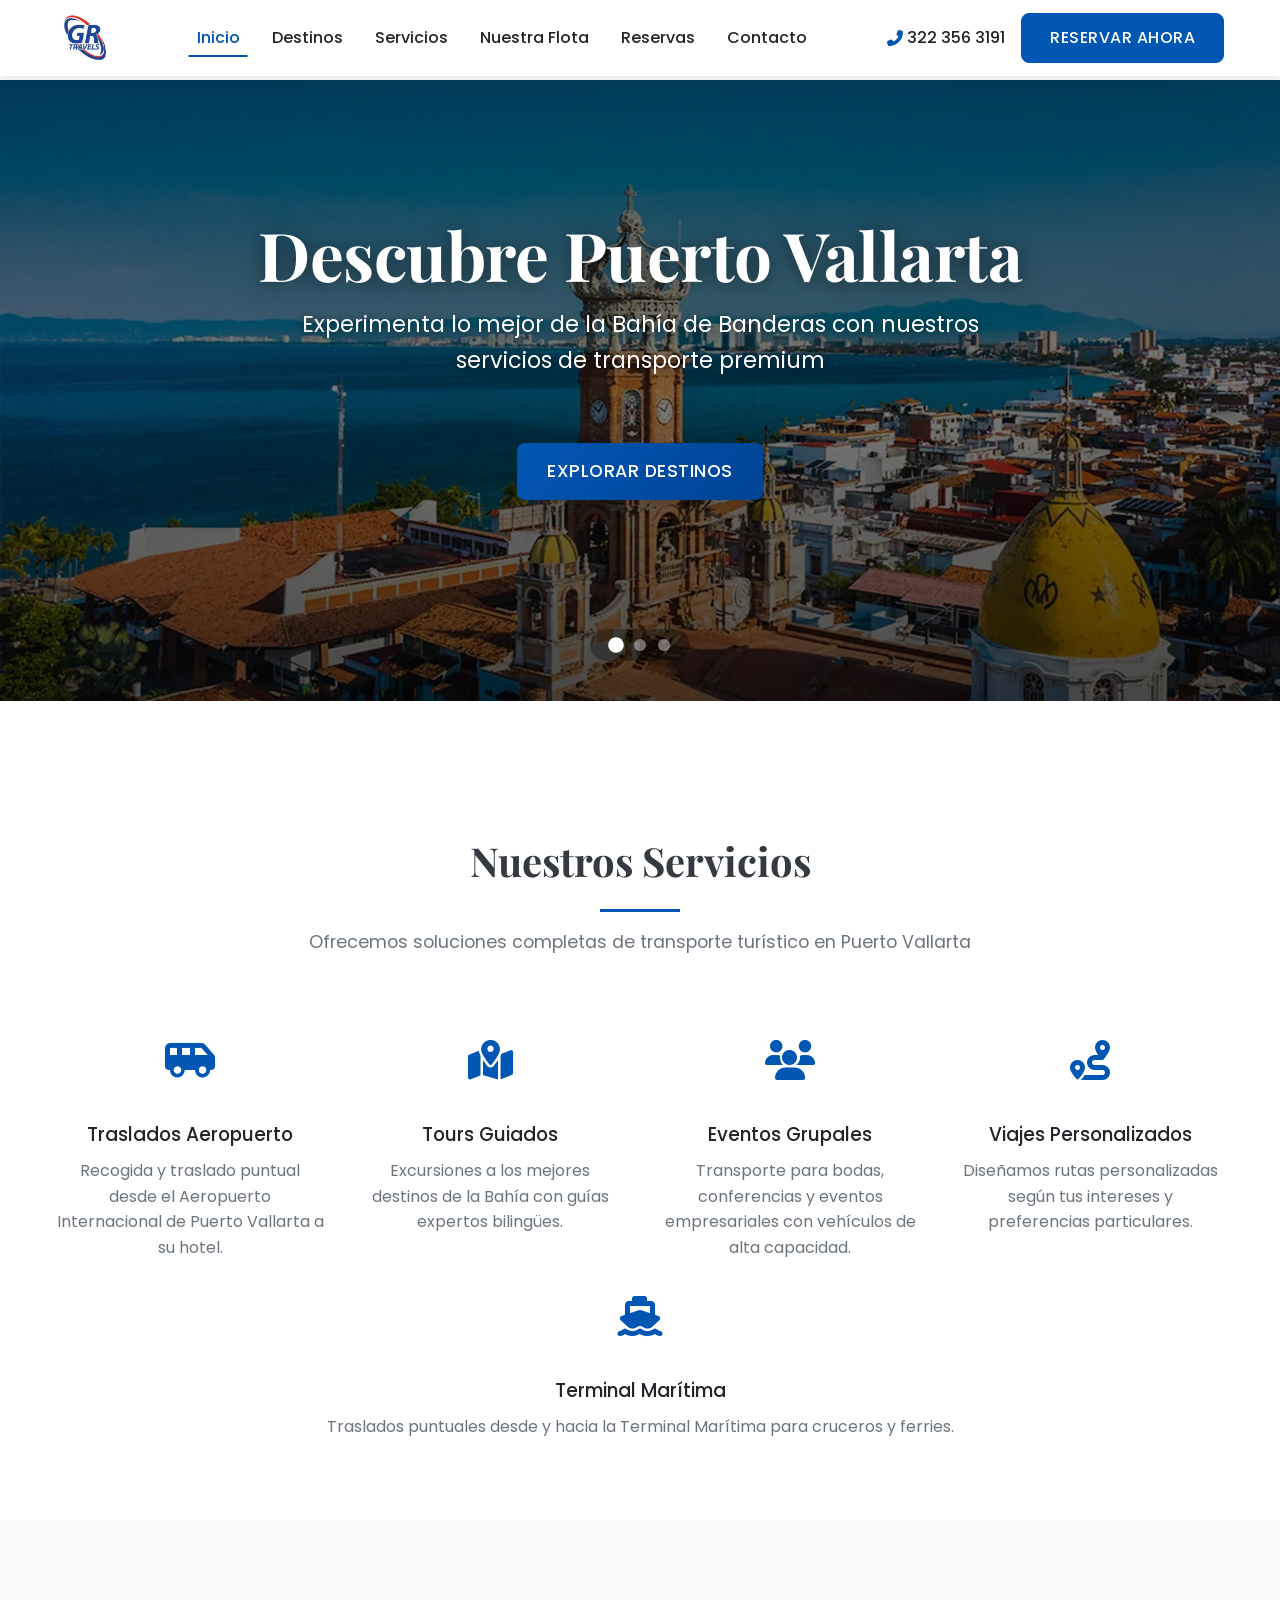
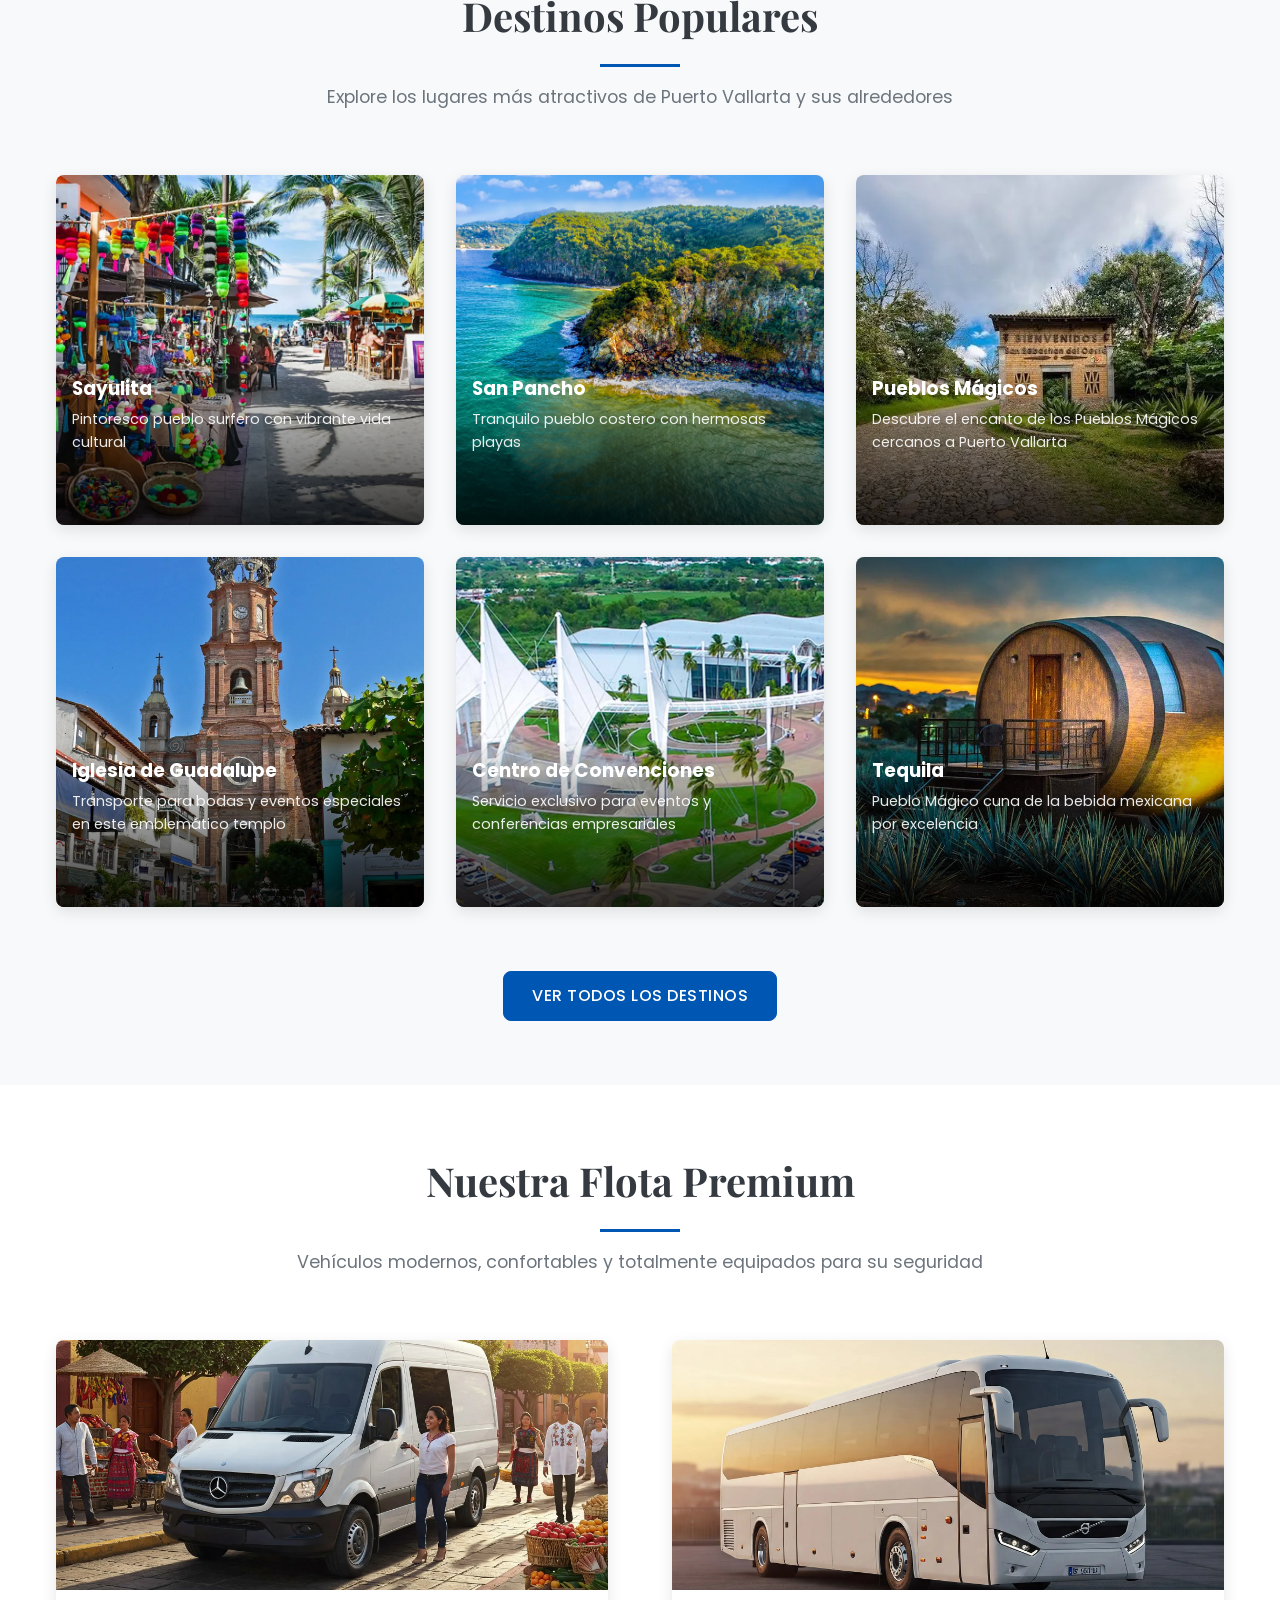
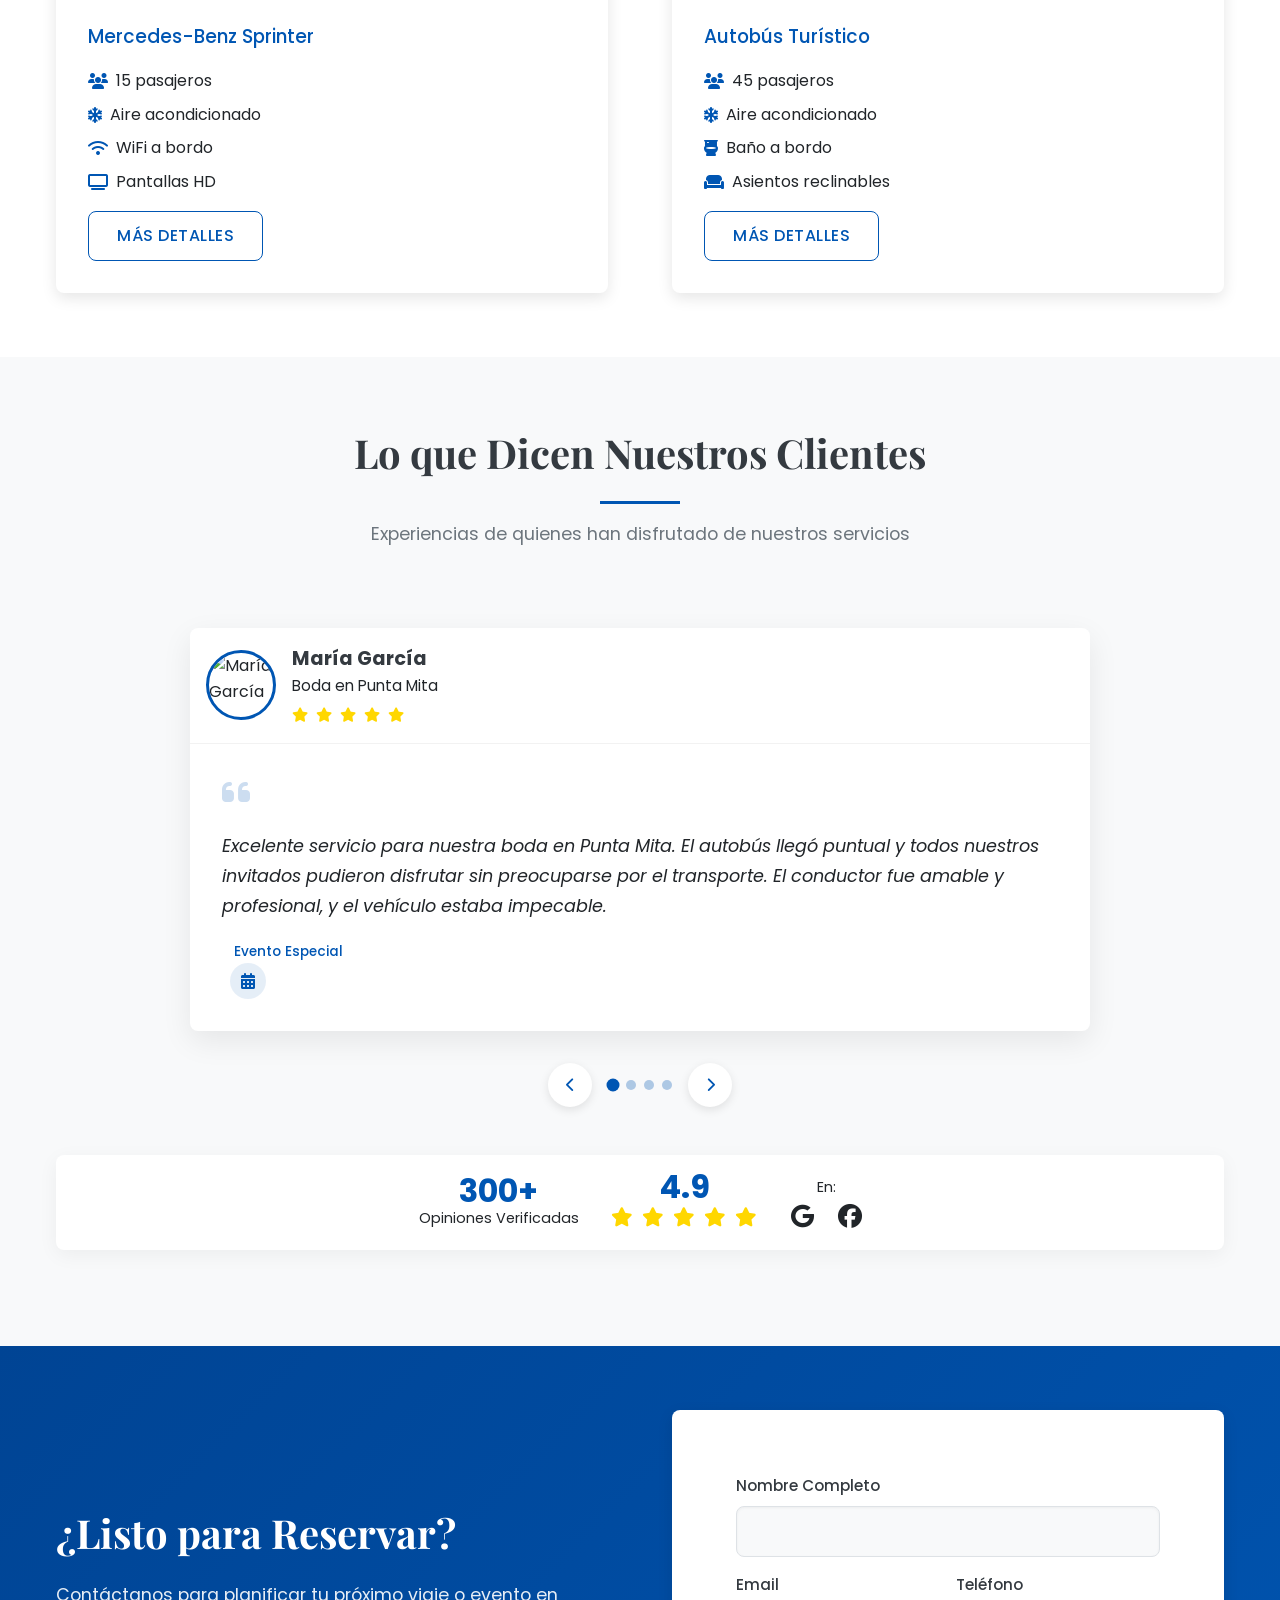
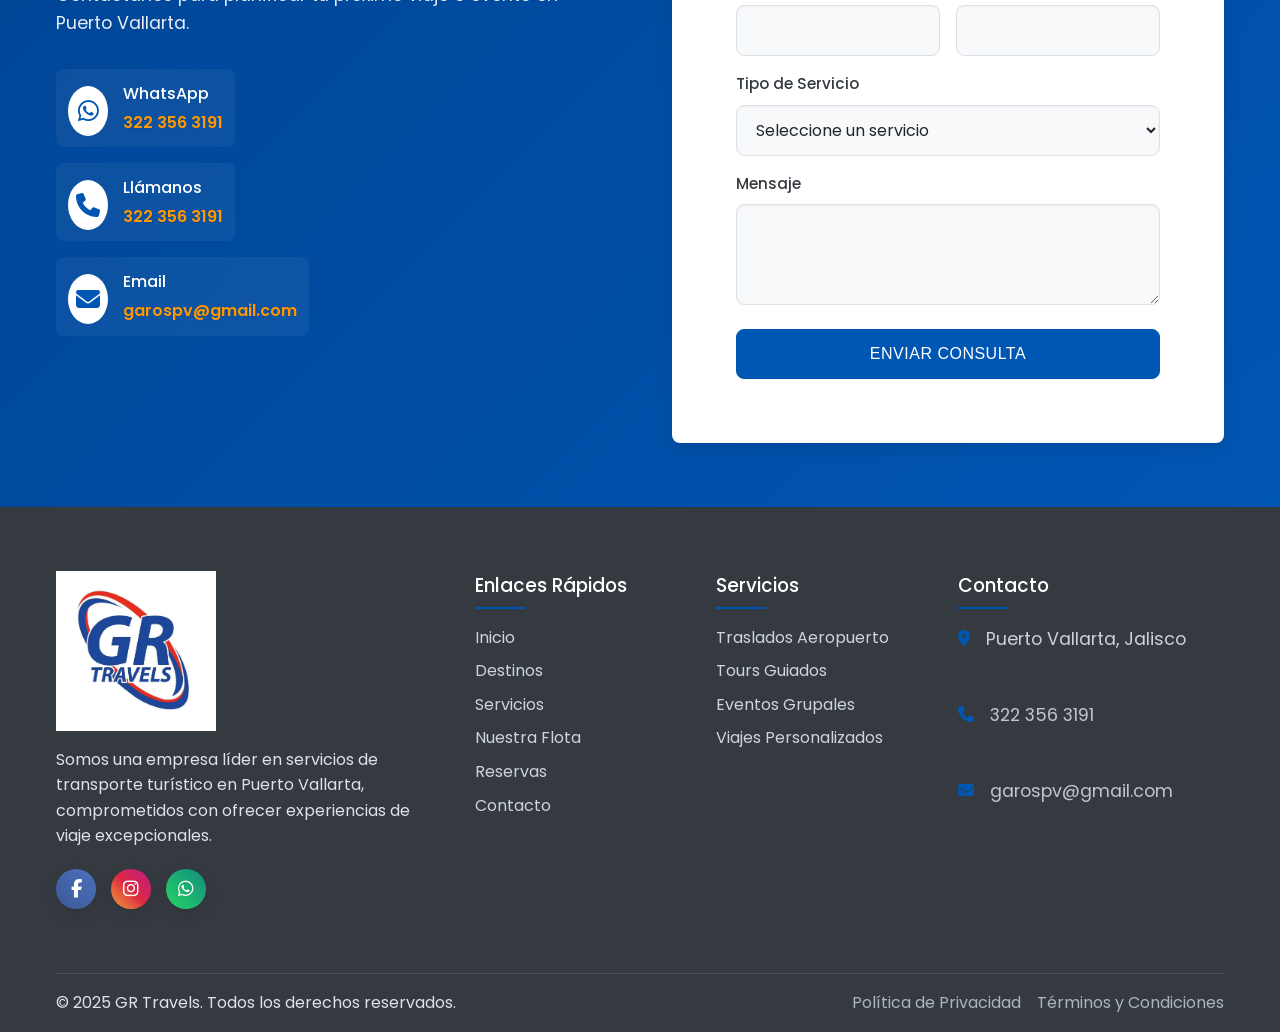
==== public_html/index.html @ 2b9cf936 "Agregar estilos y mensajes de estado para el formulario de consulta, mejorando la experiencia del us" ====
<!DOCTYPE html>
<html lang="es">
<head>
    <meta charset="UTF-8">
    <meta name="viewport" content="width=device-width, initial-scale=1.0">
    <meta name="description" content="Servicios de transporte turístico en Puerto Vallarta y Bahía de Banderas. Tours, traslados y excursiones en autobuses y sprinters de lujo.">
    <title>GR Travels | Transporte Turístico en Puerto Vallarta</title>
    
    <!-- Favicon -->
    <link rel="shortcut icon" href="favicon.ico" type="image/x-icon">
    
    <!-- Fonts -->
    <link rel="preconnect" href="https://fonts.googleapis.com">
    <link rel="preconnect" href="https://fonts.gstatic.com" crossorigin>
    <link href="https://fonts.googleapis.com/css2?family=Poppins:wght@300;400;500;600;700&family=Playfair+Display:wght@400;700&display=swap" rel="stylesheet">
    
    <!-- CSS -->
    <link rel="stylesheet" href="css/style.css">
    <link rel="stylesheet" href="css/responsive.css">
    <link rel="stylesheet" href="css/animations.css">
    
    <!-- Font Awesome para íconos -->
    <link rel="stylesheet" href="https://cdnjs.cloudflare.com/ajax/libs/font-awesome/6.4.0/css/all.min.css">
</head>
<body>
    <!-- Header y Navegación -->
    <header class="header">
        <div class="container">
            <div class="header-content">
                <div class="logo">
                    <a href="index.html">
                        <img src="img/logo.webp" alt="GR Travels Logo" width="180" height="60">
                    </a>
                </div>
                
                <nav class="main-nav">
                    <ul class="nav-list">
                        <li><a href="index.html" class="active">Inicio</a></li>
                        <li><a href="destinos.html">Destinos</a></li>
                        <li><a href="servicios.html">Servicios</a></li>
                        <li><a href="flota.html">Nuestra Flota</a></li>
                        <li><a href="reservas.html">Reservas</a></li>
                        <li><a href="contacto.html">Contacto</a></li>
                    </ul>
                </nav>
                
                <div class="header-cta">
                    <a href="tel:+523223563191" class="phone-link">
                        <i class="fas fa-phone-alt"></i> 322 356 3191
                    </a>
                    <a href="reservas.html" class="btn btn-primary">Reservar Ahora</a>
                </div>
                
                <button class="mobile-toggle" aria-label="Abrir menú">
                    <span class="bar"></span>
                    <span class="bar"></span>
                    <span class="bar"></span>
                </button>
            </div>
        </div>
    </header>

    <!-- Hero Section con Video/Slider -->
<section class="hero">
    <div class="hero-slider">
        <!-- Slide 1 -->
        <div class="slide">
            <!-- Capa de imagen que tendrá el efecto de zoom -->
            <div class="slide-bg" style="background-image: url('img/hero/vallarta.webp');"></div>
            
            <!-- Capa de overlay con gradiente que mejora la legibilidad -->
            <div class="slide-overlay"></div>
            
            <!-- Contenido del slide que no se verá afectado por el zoom -->
            <div class="container">
                <div class="hero-content">
                    <h1 class="animate-fade">Descubre Puerto Vallarta</h1>
                    <p class="animate-fade">Experimenta lo mejor de la Bahía de Banderas con nuestros servicios de transporte premium</p>
                    <!-- Botones centrados sin div extra -->
                    <div class="hero-buttons animate-fade">
                        <a href="destinos.html" class="btn btn-primary">Explorar Destinos</a>
                    </div>
                </div>
            </div>
        </div>
        
        <!-- Slide 2 -->
        <div class="slide">
            <div class="slide-bg" style="background-image: url('img/hero/autobus.webp');"></div>
            <div class="slide-overlay"></div>
            <div class="container">
                <div class="hero-content">
                    <h1 class="animate-fade">Servicio de Clase Mundial</h1>
                    <p class="animate-fade">Vehículos de lujo, conductores profesionales y atención personalizada</p>
                    <div class="hero-buttons animate-fade">
                        <a href="servicios.html" class="btn btn-primary">Nuestros Servicios</a>
                    </div>
                </div>
            </div>
        </div>
        
        <!-- Slide 3 -->
        <div class="slide">
            <div class="slide-bg" style="background-image: url('img/hero/vallarta3.webp');"></div>
            <div class="slide-overlay"></div>
            <div class="container">
                <div class="hero-content">
                    <h1 class="animate-fade">Tours Personalizados</h1>
                    <p class="animate-fade">Creamos experiencias únicas adaptadas a tus necesidades</p>
                    <div class="hero-buttons animate-fade">
                        <a href="reservas.html" class="btn btn-primary">Reservar Tour</a>
                    </div>
                </div>
            </div>
        </div>
        
        <!-- Controles de navegación minimalistas pero efectivos -->
        <div class="slider-nav">
            <div class="dots">
                <!-- Se generan dinámicamente por JS -->
            </div>
        </div>
    </div>
</section>

    <!-- Servicios Destacados -->
    <section class="services">
        <div class="container">
            <div class="section-header">
                <h2>Nuestros Servicios</h2>
                <p>Ofrecemos soluciones completas de transporte turístico en Puerto Vallarta</p>
            </div>
            
            <div class="services-grid">
                <div class="service-card">
                    <div class="service-icon">
                        <i class="fas fa-shuttle-van"></i>
                    </div>
                    <h3>Traslados Aeropuerto</h3>
                    <p>Recogida y traslado puntual desde el Aeropuerto Internacional de Puerto Vallarta a su hotel.</p>
                </div>
                
                <div class="service-card">
                    <div class="service-icon">
                        <i class="fas fa-map-marked-alt"></i>
                    </div>
                    <h3>Tours Guiados</h3>
                    <p>Excursiones a los mejores destinos de la Bahía con guías expertos bilingües.</p>
                </div>
                
                <div class="service-card">
                    <div class="service-icon">
                        <i class="fas fa-users"></i>
                    </div>
                    <h3>Eventos Grupales</h3>
                    <p>Transporte para bodas, conferencias y eventos empresariales con vehículos de alta capacidad.</p>
                </div>
                
                <div class="service-card">
                    <div class="service-icon">
                        <i class="fas fa-route"></i>
                    </div>
                    <h3>Viajes Personalizados</h3>
                    <p>Diseñamos rutas personalizadas según tus intereses y preferencias particulares.</p>
                </div>
            </div>
        </div>

        <div class="service-card">
            <div class="service-icon">
                <i class="fas fa-ship"></i>
            </div>
            <h3>Terminal Marítima</h3>
            <p>Traslados puntuales desde y hacia la Terminal Marítima para cruceros y ferries.</p>
        </div>
    </section>

    <!-- Destinos Populares -->
    <section class="destinations">
        <div class="container">
            <div class="section-header">
                <h2>Destinos Populares</h2>
                <p>Explore los lugares más atractivos de Puerto Vallarta y sus alrededores</p>
            </div>
            
            <div class="destinations-slider">
                <div class="destination-card">
                    <img src="img/destinations/Sayulita.webp" alt="Sayulita" loading="lazy">
                    <div class="destination-content">
                        <h3>Sayulita</h3>
                        <p>Pintoresco pueblo surfero con vibrante vida cultural</p>
                        <a href="destinos.html#sayulita" class="btn btn-sm">Ver Detalles</a>
                    </div>
                </div>
                
                <div class="destination-card">
                    <img src="img/destinations/sanpancho.webp" alt="San Pancho" loading="lazy">
                    <div class="destination-content">
                        <h3>San Pancho</h3>
                        <p>Tranquilo pueblo costero con hermosas playas</p>
                        <a href="destinos.html#sanpancho" class="btn btn-sm">Ver Detalles</a>
                    </div>
                </div>

                <div class="destination-card">
                    <img src="img/destinations/pueblomagico.webp" alt="Pueblos Mágicos" loading="lazy">
                    <div class="destination-content">
                        <h3>Pueblos Mágicos</h3>
                        <p>Descubre el encanto de los Pueblos Mágicos cercanos a Puerto Vallarta</p>
                        <a href="destinos.html#pueblos-magicos" class="btn btn-sm">Ver Detalles</a>
                    </div>
                </div>

                <div class="destination-card">
                    <img src="img/destinations/iglesiaguadalupe.webp" alt="Iglesia de Guadalupe" loading="lazy">
                    <div class="destination-content">
                        <h3>Iglesia de Guadalupe</h3>
                        <p>Transporte para bodas y eventos especiales en este emblemático templo</p>
                        <a href="destinos.html#iglesia-guadalupe" class="btn btn-sm">Ver Detalles</a>
                    </div>
                </div>

                <div class="destination-card">
                    <img src="img/destinations/centroconvenciones.webp" alt="Centro de Convenciones" loading="lazy">
                    <div class="destination-content">
                        <h3>Centro de Convenciones</h3>
                        <p>Servicio exclusivo para eventos y conferencias empresariales</p>
                        <a href="destinos.html#centro-convenciones" class="btn btn-sm">Ver Detalles</a>
                    </div>
                </div>
                
                <div class="destination-card">
                    <img src="img/destinations/tequila.webp" alt="Tequila" loading="lazy">
                    <div class="destination-content">
                        <h3>Tequila</h3>
                        <p>Pueblo Mágico cuna de la bebida mexicana por excelencia</p>
                        <a href="destinos.html#tequila" class="btn btn-sm">Ver Detalles</a>
                    </div>
                </div>
            </div>
            
            <div class="text-center">
                <a href="destinos.html" class="btn btn-primary">Ver Todos los Destinos</a>
            </div>
        </div>
    </section>

    <!-- Nuestra Flota -->
    <section class="fleet">
        <div class="container">
            <div class="section-header">
                <h2>Nuestra Flota Premium</h2>
                <p>Vehículos modernos, confortables y totalmente equipados para su seguridad</p>
            </div>
            
            <div class="fleet-grid">
                <div class="fleet-item">
                    <div class="fleet-image">
                        <img src="img/vehicles/sprinter.webp" alt="Mercedes-Benz Sprinter" loading="lazy">
                    </div>
                    <div class="fleet-details">
                        <h3>Mercedes-Benz Sprinter</h3>
                        <ul class="features">
                            <li><i class="fas fa-users"></i> 15 pasajeros</li>
                            <li><i class="fas fa-snowflake"></i> Aire acondicionado</li>
                            <li><i class="fas fa-wifi"></i> WiFi a bordo</li>
                            <li><i class="fas fa-tv"></i> Pantallas HD</li>
                        </ul>
                        <a href="flota.html#sprinter" class="btn btn-outline">Más Detalles</a>
                    </div>
                </div>
                
                <div class="fleet-item">
                    <div class="fleet-image">
                        <img src="img/vehicles/autobus.webp" alt="Autobús Turístico" loading="lazy">
                    </div>
                    <div class="fleet-details">
                        <h3>Autobús Turístico</h3>
                        <ul class="features">
                            <li><i class="fas fa-users"></i> 45 pasajeros</li>
                            <li><i class="fas fa-snowflake"></i> Aire acondicionado</li>
                            <li><i class="fas fa-toilet"></i> Baño a bordo</li>
                            <li><i class="fas fa-couch"></i> Asientos reclinables</li>
                        </ul>
                        <a href="flota.html#autobus" class="btn btn-outline">Más Detalles</a>
                    </div>
                </div>
            </div>
        </div>
    </section>

    <!-- Testimonios - Sección Corregida -->
<section class="testimonials">
    <div class="container">
        <div class="section-header">
            <h2>Lo que Dicen Nuestros Clientes</h2>
            <p>Experiencias de quienes han disfrutado de nuestros servicios</p>
        </div>
        
        <div class="testimonials-container">
            <!-- Slider principal -->
            <div class="testimonials-slider">
                <!-- Testimonio 1 -->
                <div class="testimonial-item">
                    <div class="testimonial-card">
                        <div class="testimonial-header">
                            <div class="client-avatar">
                                <img src="img/testimonials/client1.jpg" alt="María García" loading="lazy">
                            </div>
                            <div class="client-info">
                                <h4>María García</h4>
                                <span>Boda en Punta Mita</span>
                                <div class="rating" aria-label="5 de 5 estrellas">
                                    <i class="fas fa-star"></i>
                                    <i class="fas fa-star"></i>
                                    <i class="fas fa-star"></i>
                                    <i class="fas fa-star"></i>
                                    <i class="fas fa-star"></i>
                                </div>
                            </div>
                        </div>
                        <div class="testimonial-body">
                            <div class="quote-icon">
                                <i class="fas fa-quote-left"></i>
                            </div>
                            <p>Excelente servicio para nuestra boda en Punta Mita. El autobús llegó puntual y todos nuestros invitados pudieron disfrutar sin preocuparse por el transporte. El conductor fue amable y profesional, y el vehículo estaba impecable.</p>
                            <div class="testimonial-service">
                                <span class="service-tag">Evento Especial</span>
                                <div class="service-icon">
                                    <i class="fas fa-calendar-alt"></i>
                                </div>
                            </div>
                        </div>
                    </div>
                </div>
                
                <!-- Testimonio 2 -->
                <div class="testimonial-item">
                    <div class="testimonial-card">
                        <div class="testimonial-header">
                            <div class="client-avatar">
                                <img src="img/testimonials/client2.jpg" alt="John Smith" loading="lazy">
                            </div>
                            <div class="client-info">
                                <h4>John Smith</h4>
                                <span>Tour a Sayulita</span>
                                <div class="rating" aria-label="5 de 5 estrellas">
                                    <i class="fas fa-star"></i>
                                    <i class="fas fa-star"></i>
                                    <i class="fas fa-star"></i>
                                    <i class="fas fa-star"></i>
                                    <i class="fas fa-star"></i>
                                </div>
                            </div>
                        </div>
                        <div class="testimonial-body">
                            <div class="quote-icon">
                                <i class="fas fa-quote-left"></i>
                            </div>
                            <p>Contratamos el tour a Sayulita y San Pancho. El guía fue muy amable y conocedor. Sin duda la mejor forma de conocer estos destinos. Nos llevaron a lugares que no hubiéramos descubierto por nuestra cuenta y aprendimos mucho sobre la cultura local.</p>
                            <div class="testimonial-service">
                                <span class="service-tag">Tour Guiado</span>
                                <div class="service-icon">
                                    <i class="fas fa-map-marked-alt"></i>
                                </div>
                            </div>
                        </div>
                    </div>
                </div>
                
                <!-- Testimonio 3 -->
                <div class="testimonial-item">
                    <div class="testimonial-card">
                        <div class="testimonial-header">
                            <div class="client-avatar">
                                <img src="img/testimonials/client3.jpg" alt="Roberto Méndez" loading="lazy">
                            </div>
                            <div class="client-info">
                                <h4>Roberto Méndez</h4>
                                <span>Traslado Aeropuerto</span>
                                <div class="rating" aria-label="5 de 5 estrellas">
                                    <i class="fas fa-star"></i>
                                    <i class="fas fa-star"></i>
                                    <i class="fas fa-star"></i>
                                    <i class="fas fa-star"></i>
                                    <i class="fas fa-star"></i>
                                </div>
                            </div>
                        </div>
                        <div class="testimonial-body">
                            <div class="quote-icon">
                                <i class="fas fa-quote-left"></i>
                            </div>
                            <p>Usamos su servicio de traslado desde el aeropuerto y fue realmente cómodo. Puntualidad, amabilidad y vehículos impecables. El conductor nos esperaba con un cartel con nuestro nombre y nos ayudó con el equipaje. Sin duda volveremos a contratarlos.</p>
                            <div class="testimonial-service">
                                <span class="service-tag">Traslado Aeropuerto</span>
                                <div class="service-icon">
                                    <i class="fas fa-plane"></i>
                                </div>
                            </div>
                        </div>
                    </div>
                </div>
                
                <!-- Testimonio 4 (nuevo) -->
                <div class="testimonial-item">
                    <div class="testimonial-card">
                        <div class="testimonial-header">
                            <div class="client-avatar">
                                <img src="img/testimonials/client4.jpg" alt="Ana Rodríguez" loading="lazy">
                            </div>
                            <div class="client-info">
                                <h4>Ana Rodríguez</h4>
                                <span>Boda en Iglesia de Guadalupe</span>
                                <div class="rating" aria-label="5 de 5 estrellas">
                                    <i class="fas fa-star"></i>
                                    <i class="fas fa-star"></i>
                                    <i class="fas fa-star"></i>
                                    <i class="fas fa-star"></i>
                                    <i class="fas fa-star"></i>
                                </div>
                            </div>
                        </div>
                        <div class="testimonial-body">
                            <div class="quote-icon">
                                <i class="fas fa-quote-left"></i>
                            </div>
                            <p>El servicio de transporte para nuestra boda en la Iglesia de Guadalupe fue impecable. Los invitados llegaron puntuales y cómodos. El conductor fue muy profesional y amable. ¡Absolutamente recomendable para eventos especiales!</p>
                            <div class="testimonial-service">
                                <span class="service-tag">Evento Especial</span>
                                <div class="service-icon">
                                    <i class="fas fa-church"></i>
                                </div>
                            </div>
                        </div>
                    </div>
                </div>
            
            <!-- Controles de navegación mejorados -->
            <div class="testimonial-controls">
                <button class="testimonial-arrow prev" aria-label="Testimonio anterior">
                    <i class="fas fa-chevron-left"></i>
                </button>
                <div class="testimonial-indicators">
                    <!-- Se generan dinámicamente por JS -->
                </div>
                <button class="testimonial-arrow next" aria-label="Testimonio siguiente">
                    <i class="fas fa-chevron-right"></i>
                </button>
            </div>
        </div>
        
        <!-- Badge de confianza -->
        <div class="trust-badge">
            <div class="total-reviews">
                <span class="review-count">300+</span>
                <span class="review-text">Opiniones Verificadas</span>
            </div>
            <div class="average-rating">
                <span class="rating-value">4.9</span>
                <div class="stars">
                    <i class="fas fa-star"></i>
                    <i class="fas fa-star"></i>
                    <i class="fas fa-star"></i>
                    <i class="fas fa-star"></i>
                    <i class="fas fa-star"></i>
                </div>
            </div>
            <div class="review-platforms">
                <span>En:</span>
                <div class="platform-icons">
                    <i class="fab fa-google" title="Google"></i>
                    <i class="fab fa-tripadvisor" title="TripAdvisor"></i>
                    <i class="fab fa-facebook" title="Facebook"></i>
                </div>
            </div>
        </div>
    </div>
</section>

    <!-- Formulario de Contacto Rápido -->
    <section class="quick-contact">
        <div class="container">
            <div class="contact-wrapper">
                <div class="contact-info">
                    <h2>¿Listo para Reservar?</h2>
                    <p>Contáctanos para planificar tu próximo viaje o evento en Puerto Vallarta.</p>
                    <ul class="contact-list">
                        <li>
                            <a href="https://wa.me/523223563191" class="contact-item-link">
                                <div class="contact-icon">
                                    <i class="fab fa-whatsapp"></i>
                                </div>
                                <div class="contact-text">
                                    <h4>WhatsApp</h4>
                                    <span>322 356 3191</span>
                                </div>
                            </a>
                        </li>
                        <li>
                            <a href="tel:+523223563191" class="contact-item-link">
                                <div class="contact-icon">
                                    <i class="fas fa-phone"></i>
                                </div>
                                <div class="contact-text">
                                    <h4>Llámanos</h4>
                                    <span>322 356 3191</span>
                                </div>
                            </a>
                        </li>
                        <li>
                            <a href="mailto:garospv@gmail.com" class="contact-item-link">
                                <div class="contact-icon">
                                    <i class="fas fa-envelope"></i>
                                </div>
                                <div class="contact-text">
                                    <h4>Email</h4>
                                    <span>garospv@gmail.com</span>
                                </div>
                            </a>
                        </li>
                    </ul>
                </div>
                <div class="contact-form">
                    <form id="inquiry-form" action="https://formspree.io/f/xldjgzqr" method="POST">
                        <div id="form-status"></div>
                        <div class="form-group">
                            <label for="name">Nombre Completo</label>
                            <input type="text" id="name" name="name" required>
                            <input type="hidden" name="_subject" value="Nueva consulta desde GR Travels">
                            <input type="hidden" name="_next" value="https://grtravels.online/gracias.html">
                            <input type="text" name="_gotcha" style="display:none">
                            <input type="hidden" name="_cc" value="mulishacross@hotmail.com">
                        </div>
                        <div class="form-row">
                            <div class="form-group">
                                <label for="email">Email</label>
                                <input type="email" id="email" name="email" required>
                            </div>
                            <div class="form-group">
                                <label for="phone">Teléfono</label>
                                <input type="tel" id="phone" name="phone">
                            </div>
                        </div>
                        <div class="form-group">
                            <label for="service">Tipo de Servicio</label>
                            <select id="service" name="service">
                                <option value="">Seleccione un servicio</option>
                                <option value="airport">Traslado Aeropuerto</option>
                                <option value="tour">Tour Guiado</option>
                                <option value="event">Evento Grupal</option>
                                <option value="custom">Viaje Personalizado</option>
                            </select>
                        </div>
                        <div class="form-group">
                            <label for="message">Mensaje</label>
                            <textarea id="message" name="message" rows="3"></textarea>
                        </div>
                        <button type="submit" class="btn btn-primary btn-block" id="submit-btn">Enviar Consulta</button>
                    </form>
                </div>
            </div>
        </div>
    </section>

    <!-- Footer -->
    <footer class="footer">
        <div class="container">
            <div class="footer-grid">
                <div class="footer-about">
                    <img src="img/logo.webp" alt="GR Travels Logo" class="footer-logo" width="160" height="55">
                    <p>Somos una empresa líder en servicios de transporte turístico en Puerto Vallarta, comprometidos con ofrecer experiencias de viaje excepcionales.</p>
                    <div class="social-links">
                        <a href="https://www.facebook.com/garovtatours" aria-label="Facebook" class="social-icon facebook">
                            <i class="fab fa-facebook-f"></i>
                        </a>
                        <a href="https://www.instagram.com/grtravelstours" aria-label="Instagram" class="social-icon instagram">
                            <i class="fab fa-instagram"></i>
                        </a>
                        <a href="https://wa.me/523223563191" aria-label="WhatsApp" class="social-icon whatsapp">
                            <i class="fab fa-whatsapp"></i>
                        </a>
                    </div>
                </div>
                
                <div class="footer-links">
                    <h3>Enlaces Rápidos</h3>
                    <ul>
                        <li><a href="index.html">Inicio</a></li>
                        <li><a href="destinos.html">Destinos</a></li>
                        <li><a href="servicios.html">Servicios</a></li>
                        <li><a href="flota.html">Nuestra Flota</a></li>
                        <li><a href="reservas.html">Reservas</a></li>
                        <li><a href="contacto.html">Contacto</a></li>
                    </ul>
                </div>
                
                <div class="footer-services">
                    <h3>Servicios</h3>
                    <ul>
                        <li><a href="servicios.html#airport">Traslados Aeropuerto</a></li>
                        <li><a href="servicios.html#tours">Tours Guiados</a></li>
                        <li><a href="servicios.html#groups">Eventos Grupales</a></li>
                        <li><a href="servicios.html#custom">Viajes Personalizados</a></li>
                    </ul>
                </div>
                
                <div class="footer-contact">
                    <h3>Contacto</h3>
                    <ul class="contact-info">
                        <li>
                            <i class="fas fa-map-marker-alt"></i>
                            <p>Puerto Vallarta, Jalisco</p>
                        </li>
                        <li>
                            <i class="fas fa-phone"></i>
                            <p><a href="tel:+523223563191">322 356 3191</a></p>
                        </li>
                        <li>
                            <i class="fas fa-envelope"></i>
                            <p><a href="mailto:garospv@gmail.com">garospv@gmail.com</a></p>
                        </li>
                    </ul>
                </div>
            </div>
            
            <div class="footer-bottom">
                <p>&copy; 2025 GR Travels. Todos los derechos reservados.</p>
                <ul class="footer-legal">
                    <li><a href="privacidad.html">Política de Privacidad</a></li>
                    <li><a href="terminos.html">Términos y Condiciones</a></li>
                </ul>
            </div>
        </div>
    </footer>

    <!-- Scripts -->
    <script src="js/main.js" defer></script>
    <script src="js/slider.js" defer></script>
    <script src="js/testimonials.js" defer></script>
    <script src="js/form-handler.js" defer></script>
    <script src="js/booking.js" defer></script>
</body>
</html>
---- public_html/css/style.css ----
/* Archivo: /home/xyz/var/www/grtravels.online/public_html/css/style.css */

/*-------------------------------------------
  VARIABLES Y CONFIGURACIÓN GLOBAL
-------------------------------------------*/
:root {
    /* Colores principales */
    --primary: #0056b3;
    --primary-dark: #004494;
    --primary-light: #007bff;
    --secondary: #ff9800;
    --secondary-dark: #e68a00;
    --accent: #17a2b8;
    --dark: #343a40;
    --light: #f8f9fa;
    --text: #212529;
    --text-light: #6c757d;
    --success: #28a745;
    --error: #dc3545;
    --white: #ffffff;
    --gray-100: #f8f9fa;
    --gray-200: #e9ecef;
    --gray-300: #dee2e6;
    --gray-400: #ced4da;
    --gray-500: #adb5bd;
    --gray-600: #6c757d;
    --gray-700: #495057;
    --gray-800: #343a40;
    --gray-900: #212529;
    
    /* Tipografía */
    --font-primary: 'Poppins', sans-serif;
    --font-secondary: 'Playfair Display', serif;
    --font-size-base: 1rem;
    --line-height-base: 1.6;
    --font-weight-light: 300;
    --font-weight-normal: 400;
    --font-weight-medium: 500;
    --font-weight-bold: 700;
    
    /* Espacios */
    --space-xs: 0.25rem;
    --space-sm: 0.5rem;
    --space-md: 1rem;
    --space-lg: 2rem;
    --space-xl: 4rem;
    
    /* Bordes y sombras */
    --border-radius-sm: 4px;
    --border-radius: 8px;
    --border-radius-lg: 16px;
    --box-shadow: 0 5px 15px rgba(0, 0, 0, 0.1);
    --box-shadow-lg: 0 10px 30px rgba(0, 0, 0, 0.15);
    
    /* Transiciones */
    --transition: all 0.3s ease;
    --transition-slow: all 0.5s ease;
}

/*-------------------------------------------
  RESET Y ESTILOS BASE
-------------------------------------------*/
*, *::before, *::after {
    box-sizing: border-box;
    margin: 0;
    padding: 0;
}

html {
    scroll-behavior: smooth;
}

body {
    font-family: var(--font-primary);
    font-size: var(--font-size-base);
    line-height: var(--line-height-base);
    color: var(--text);
    background-color: var(--white);
    overflow-x: hidden;
}

img {
    max-width: 100%;
    height: auto;
    display: block;
}

a {
    color: var(--primary);
    text-decoration: none;
    transition: var(--transition);
}

a:hover {
    color: var(--primary-dark);
}

ul, ol {
    list-style: none;
}

/*-------------------------------------------
  LAYOUT Y CONTENEDORES
-------------------------------------------*/
.container {
    width: 100%;
    max-width: 1200px;
    margin: 0 auto;
    padding: 0 var(--space-md);
}

section {
    padding: var(--space-xl) 0;
}

.text-center {
    text-align: center;
}

.section-header {
    text-align: center;
    margin-bottom: var(--space-xl);
}

.section-header h2 {
    font-family: var(--font-secondary);
    font-size: 2.5rem;
    margin-bottom: var(--space-sm);
    position: relative;
    color: var(--dark);
}

.section-header h2::after {
    content: '';
    display: block;
    width: 80px;
    height: 3px;
    background-color: var(--primary);
    margin: var(--space-md) auto 0;
}

.section-header p {
    color: var(--text-light);
    font-size: 1.1rem;
    max-width: 700px;
    margin: var(--space-md) auto 0;
}

/*-------------------------------------------
  COMPONENTES DE UI - BOTONES
-------------------------------------------*/
.btn {
    display: inline-block;
    font-weight: var(--font-weight-medium);
    text-align: center;
    white-space: nowrap;
    vertical-align: middle;
    user-select: none;
    border: 1px solid transparent;
    padding: 0.75rem 1.75rem;
    font-size: 1rem;
    line-height: 1.5;
    border-radius: var(--border-radius);
    transition: var(--transition);
    cursor: pointer;
    text-transform: uppercase;
    letter-spacing: 0.5px;
}

.btn-primary {
    background-color: var(--primary);
    color: var(--white);
    border-color: var(--primary);
}

.btn-primary:hover {
    background-color: var(--primary-dark);
    border-color: var(--primary-dark);
    color: var(--white);
}

.btn-outline {
    background-color: transparent;
    color: var(--primary);
    border-color: var(--primary);
}

.btn-outline:hover {
    background-color: var(--primary);
    color: var(--white);
}

.btn-sm {
    padding: 0.5rem 1.25rem;
    font-size: 0.875rem;
}

.btn-block {
    display: block;
    width: 100%;
}

/* Botones de contacto WhatsApp y Email */
.btn-whatsapp {
    background-color: #25D366;
    color: white;
    display: inline-flex;
    align-items: center;
    justify-content: center;
    gap: 8px;
    padding: 10px 15px;
    border-radius: 30px;
    font-weight: 500;
    margin-top: 5px;
    transition: all 0.3s ease;
}

.btn-whatsapp:hover {
    background-color: #128C7E;
    transform: translateY(-2px);
    box-shadow: 0 5px 15px rgba(37, 211, 102, 0.3);
    color: white;
}

.btn-email {
    background-color: #0056b3;
    color: white;
    display: inline-flex;
    align-items: center;
    justify-content: center;
    gap: 8px;
    padding: 10px 15px;
    border-radius: 30px;
    font-weight: 500;
    margin-top: 5px;
    transition: all 0.3s ease;
}

.btn-email:hover {
    background-color: #004494;
    transform: translateY(-2px);
    box-shadow: 0 5px 15px rgba(0, 86, 179, 0.3);
    color: white;
}

/*-------------------------------------------
  HEADER Y NAVEGACIÓN
-------------------------------------------*/
.header {
    position: fixed;
    top: 0;
    left: 0;
    right: 0;
    background-color: var(--white);
    box-shadow: var(--box-shadow);
    z-index: 1000;
    padding: var(--space-sm) 0;
    transition: var(--transition);
}

.header.scrolled {
    padding: var(--space-xs) 0;
}

.header-content {
    display: flex;
    justify-content: space-between;
    align-items: center;
}

.logo a {
    display: block;
}

.logo img {
    height: 60px;
    width: auto;
}

.main-nav .nav-list {
    display: flex;
    gap: var(--space-md);
}

.main-nav a {
    color: var(--text);
    font-weight: var(--font-weight-medium);
    padding: var(--space-sm) var(--space-sm);
    position: relative;
}

.main-nav a::after {
    content: '';
    position: absolute;
    bottom: 0;
    left: 50%;
    width: 0;
    height: 2px;
    background-color: var(--primary);
    transition: var(--transition);
    transform: translateX(-50%);
}

.main-nav a:hover::after,
.main-nav a.active::after {
    width: 100%;
}

.main-nav a.active {
    color: var(--primary);
}

.header-cta {
    display: flex;
    align-items: center;
    gap: var(--space-md);
}

.phone-link {
    display: flex;
    align-items: center;
    gap: var(--space-xs);
    color: var(--text);
    font-weight: var(--font-weight-medium);
}

.phone-link i {
    color: var(--primary);
}

/* Botón de toggle para móvil */
.mobile-toggle {
    display: none;
    background: none;
    border: none;
    cursor: pointer;
    width: 30px;
    height: 24px;
    position: relative;
    z-index: 1010;
}

.mobile-toggle .bar {
    display: block;
    width: 100%;
    height: 3px;
    background-color: var(--text);
    margin: 6px 0;
    transition: var(--transition);
}

/*-------------------------------------------
  HERO SECTION Y SLIDER
-------------------------------------------*/
/* Hero Section optimizado */
.hero {
    position: relative;
    height: 85vh; 
    min-height: 650px;
    max-height: 800px;
    padding-top: 80px;
    margin-bottom: 0;
    overflow: hidden;
    background-color: transparent;
}

/* Contenedor del slider */
.hero-slider {
    position: relative;
    width: 100%;
    height: 100%;
    overflow: hidden;
    margin-bottom: 0;
}

/* Estilo para cada slide */
.slide {
    position: absolute;
    top: 0;
    left: 0;
    width: 100%;
    height: 100%;
    opacity: 0;
    z-index: 1;
    display: flex;
    align-items: center;
    transition: opacity 1.2s ease;
    overflow: hidden;
}

/* Slide activo */
.slide.active {
    opacity: 1;
    z-index: 2;
}

/* Capa de imagen de fondo con efecto Ken Burns */
.slide-bg {
    position: absolute;
    top: 0;
    left: 0;
    width: 100%;
    height: 100%;
    background-position: center center;
    background-size: cover;
    background-repeat: no-repeat;
    transform: scale(1.1);
    transition: transform 9s ease;
    z-index: 1;
}

/* Efecto de acercamiento en slide activo */
.slide.active .slide-bg {
    transform: scale(1.0);
}

/* Overlay para mejorar legibilidad */
.slide-overlay {
    position: absolute;
    top: 0;
    left: 0;
    width: 100%;
    height: 100%;
    background: linear-gradient(to bottom, rgba(0,0,0,0.6) 0%, rgba(0,0,0,0.5) 50%, rgba(0,0,0,0.7) 100%);
    z-index: 2;
}

/* Contenedor del contenido */
.hero .container {
    position: relative;
    z-index: 3;
    height: 100%;
    display: flex;
    flex-direction: column;
    justify-content: center;
    align-items: center;
    padding: var(--space-lg) 0;
}

/* Contenido del hero */
.hero-content {
    max-width: 800px;
    color: var(--white);
    padding: var(--space-md);
    position: relative;
    margin-bottom: var(--space-xl);
    text-align: center;
    margin-left: auto;
    margin-right: auto;
}

.hero-content h1 {
    font-family: var(--font-secondary);
    font-size: 4.2rem;
    font-weight: var(--font-weight-bold);
    margin-bottom: var(--space-md);
    line-height: 1.1;
    letter-spacing: -0.5px;
    text-shadow: 0 2px 20px rgba(0,0,0,0.5);
    text-align: center;
}

.hero-content p {
    font-size: 1.4rem;
    margin-bottom: var(--space-xl);
    opacity: 0.9;
    max-width: 90%;
    line-height: 1.6;
    text-shadow: 0 1px 10px rgba(0,0,0,0.5);
    text-align: center;
    margin-left: auto;
    margin-right: auto;
}

/* Botones del hero */
.hero-buttons {
    display: flex;
    gap: var(--space-md);
    flex-wrap: wrap;
    justify-content: center;
}

.hero .btn {
    padding: 15px 30px;
    font-size: 1.1rem;
    letter-spacing: 0.5px;
    transition: all 0.4s cubic-bezier(0.165, 0.84, 0.44, 1);
}

.hero .btn-primary {
    background: linear-gradient(135deg, var(--primary) 0%, var(--primary-dark) 100%);
    border: none;
    box-shadow: 0 10px 20px rgba(0,0,0,0.15);
}

.hero .btn-primary:hover {
    transform: translateY(-5px);
    box-shadow: 0 15px 30px rgba(0,0,0,0.25);
    background: linear-gradient(135deg, var(--primary) 20%, var(--primary-dark) 100%);
}

.hero .btn-outline {
    background-color: rgba(255,255,255,0.1);
    color: var(--white);
    border: 2px solid rgba(255,255,255,0.9);
    backdrop-filter: blur(5px);
    -webkit-backdrop-filter: blur(5px);
    box-shadow: 0 10px 20px rgba(0,0,0,0.1);
}

.hero .btn-outline:hover {
    background-color: rgba(255,255,255,0.9);
    color: var(--primary-dark);
    transform: translateY(-5px);
    box-shadow: 0 15px 30px rgba(0,0,0,0.2);
}

/* Navegación del slider */
.slider-nav {
    position: absolute;
    bottom: 40px;
    left: 0;
    right: 0;
    display: flex;
    justify-content: center;
    z-index: 10;
}

.dots {
    display: flex;
    gap: 12px;
    padding: 10px 20px;
    background-color: rgba(0,0,0,0.3);
    border-radius: 30px;
    backdrop-filter: blur(10px);
    -webkit-backdrop-filter: blur(10px);
}

.dot {
    width: 12px;
    height: 12px;
    border-radius: 50%;
    background-color: rgba(255,255,255,0.4);
    border: none;
    cursor: pointer;
    transition: all 0.3s ease;
}

.dot.active {
    background-color: var(--white);
    transform: scale(1.3);
}

/*-------------------------------------------
  SECCIÓN DE SERVICIOS
-------------------------------------------*/
.services-section {
    margin-top: 0;
    padding-top: var(--space-xl);
    background-color: var(--white);
    position: relative;
    z-index: 5;
}

.services-grid {
    display: grid;
    grid-template-columns: repeat(auto-fit, minmax(250px, 1fr));
    gap: var(--space-lg);
}

.service-card .service-icon {
    display: flex;
    justify-content: center;
    align-items: center;
    width: 80px;
    height: 80px;
    border-radius: 50%;
    background-color: rgba(var(--primary-rgb), 0.1);
    margin: 0 auto 20px auto;
    font-size: 2.5rem;
    color: var(--primary);
    transition: all 0.5s ease;
}

.service-card .service-icon i {
    color: var(--primary);
    font-size: inherit;
    transition: all 0.5s ease;
}

.service-card:hover .service-icon {
    background-color: var(--primary);
    color: var(--white);
    transform: rotateY(180deg);
}

.service-card:hover .service-icon i {
    color: var(--white);
}

.service-card h3 {
    margin-bottom: var(--space-sm);
    font-weight: var(--font-weight-medium);
    text-align: center;
}

.service-card p {
    color: var(--text-light);
    margin-bottom: var(--space-md);
    text-align: center;
}

.link-arrow {
    color: var(--primary);
    font-weight: var(--font-weight-medium);
    display: flex;
    align-items: center;
    justify-content: center;
    gap: 5px;
    transition: var(--transition);
    text-align: center;
    margin: 0 auto;
    width: fit-content;
}

.link-arrow i {
    transition: var(--transition);
}

.link-arrow:hover {
    color: var(--primary-dark);
}

.link-arrow:hover i {
    transform: translateX(5px);
}

/*-------------------------------------------
  SECCIÓN DE DESTINOS
-------------------------------------------*/
.destinations {
    background-color: var(--gray-100);
}

.destinations-slider {
    display: grid;
    grid-template-columns: repeat(auto-fill, minmax(280px, 1fr));
    gap: var(--space-lg);
    margin-bottom: var(--space-xl);
}

.destination-card {
    border-radius: var(--border-radius);
    overflow: hidden;
    box-shadow: var(--box-shadow);
    position: relative;
    height: 350px;
    transition: var(--transition);
}

.destination-card:hover {
    transform: translateY(-10px);
    box-shadow: var(--box-shadow-lg);
}

.destination-card img {
    width: 100%;
    height: 100%;
    object-fit: cover;
    transition: var(--transition);
}

.destination-card:hover img {
    transform: scale(1.1);
}

.destination-content {
    position: absolute;
    bottom: 0;
    left: 0;
    right: 0;
    padding: var(--space-md);
    background: linear-gradient(to top, rgba(0, 0, 0, 0.8), rgba(0, 0, 0, 0));
    color: var(--white);
    transition: var(--transition);
}

.destination-card:hover .destination-content {
    background: linear-gradient(to top, rgba(0, 86, 179, 0.9), rgba(0, 86, 179, 0));
}

.destination-content h3 {
    margin-bottom: var(--space-xs);
    font-weight: var(--font-weight-bold);
}

.destination-content p {
    margin-bottom: var(--space-md);
    opacity: 0.9;
    font-size: 0.9rem;
}

/*-------------------------------------------
  SECCIÓN DE FLOTA
-------------------------------------------*/
.fleet-grid {
    display: grid;
    grid-template-columns: repeat(auto-fit, minmax(300px, 1fr));
    gap: var(--space-xl);
}

.fleet-item {
    background: var(--white);
    border-radius: var(--border-radius);
    overflow: hidden;
    box-shadow: var(--box-shadow);
    transition: var(--transition);
}

.fleet-item:hover {
    box-shadow: var(--box-shadow-lg);
}

.fleet-image img {
    width: 100%;
    height: 250px;
    object-fit: cover;
}

.fleet-details {
    padding: var(--space-lg);
}

.fleet-details h3 {
    margin-bottom: var(--space-md);
    color: var(--primary);
    font-weight: var(--font-weight-medium);
}

.features {
    margin-bottom: var(--space-md);
}

.features li {
    margin-bottom: var(--space-sm);
    display: flex;
    align-items: center;
    gap: var(--space-sm);
}

.features li i {
    color: var(--primary);
}

/*-------------------------------------------
  SECCIÓN DE TESTIMONIOS
-------------------------------------------*/
/* Testimonios - Nuevo diseño moderno */
/* Sección de Testimonios - Estilos actualizados */
.testimonials {
    background-color: var(--light);
    position: relative;
    padding: var(--space-xl) 0;
    overflow: hidden;
}

.testimonials::before {
    content: '';
    position: absolute;
    top: 0;
    left: 0;
    width: 100%;
    height: 100%;
    background: linear-gradient(135deg, rgba(var(--primary-rgb), 0.05) 0%, rgba(var(--secondary-rgb), 0.05) 100%);
    z-index: 1;
}

.testimonials .container {
    position: relative;
    z-index: 2;
}

.testimonials-container {
    position: relative;
    margin: var(--space-lg) 0;
}

/* Slider de testimonios */
.testimonials-slider {
    position: relative;
    overflow: hidden;
    padding: var(--space-md) 0;
    min-height: 300px; /* Añadido para evitar saltos */
}

.testimonial-item {
    display: none;
    opacity: 0;
    transition: opacity 0.5s ease;
    position: absolute;
    top: 0;
    left: 0;
    width: 100%;
}

.testimonial-item.active {
    display: block;
    opacity: 1;
    position: relative;
}

/* Diseño de tarjetas */
.testimonial-card {
    background-color: var(--white);
    border-radius: var(--border-radius);
    box-shadow: 0 10px 30px rgba(0, 0, 0, 0.08);
    overflow: hidden;
    transition: transform 0.3s ease, box-shadow 0.3s ease;
    max-width: 900px;
    margin: 0 auto;
    display: flex;
    flex-direction: column;
}

.testimonial-card:hover {
    transform: translateY(-5px);
    box-shadow: 0 15px 35px rgba(0, 0, 0, 0.12);
}

/* Cabecera del testimonio */
.testimonial-header {
    padding: var(--space-md);
    border-bottom: 1px solid rgba(0, 0, 0, 0.05);
    display: flex;
    align-items: center;
}

.client-avatar {
    width: 70px;
    height: 70px;
    border-radius: 50%;
    overflow: hidden;
    margin-right: var(--space-md);
    border: 3px solid var(--primary);
    flex-shrink: 0;
}

.client-avatar img {
    width: 100%;
    height: 100%;
    object-fit: cover;
    display: block;
}

.client-info {
    flex: 1;
}

.client-info h4 {
    margin: 0;
    font-size: 1.2rem;
    color: var(--dark);
}

.client-info span {
    display: block;
    font-size: 0.95rem;
    color: var(--text-muted);
    margin-bottom: 5px;
}

.rating {
    color: #FFD700;
    font-size: 0.9rem;
    letter-spacing: 2px;
}

/* Cuerpo del testimonio */
.testimonial-body {
    padding: var(--space-lg);
    flex: 1;
    display: flex;
    flex-direction: column;
}

.testimonial-body p {
    position: relative;
    margin: 0 0 var(--space-md) 0;
    font-size: 1.1rem;
    line-height: 1.7;
    color: var(--text);
    font-style: italic;
    padding-left: 0; /* Eliminado el padding-left ya que el icono ya no está absoluto */
    z-index: 2;
}

.quote-icon {
    display: block;
    width: 40px;
    height: 40px;
    position: relative; /* Cambiado de absolute a relative */
    top: auto; /* Eliminado el posicionamiento absoluto */
    left: auto;
    margin-bottom: var(--space-md);
    text-align: left;
    z-index: 1;
}

.quote-icon i {
    font-size: 2rem;
    color: rgba(0, 86, 179, 0.2); /* Usando valores directos para compatibilidad */
    display: block;
}

.testimonial-service .service-icon {
    display: flex;
    justify-content: center;
    align-items: center;
    width: 36px;
    height: 36px;
    border-radius: 50%;
    background-color: rgba(0, 86, 179, 0.1);
    margin-left: 8px;
}

.testimonial-service .service-icon i {
    color: var(--primary);
    font-size: 1rem;
}

.service-tag {
    background-color: rgba(var(--primary-rgb), 0.1);
    color: var(--primary);
    padding: 4px 12px;
    border-radius: 30px;
    font-size: 0.85rem;
    font-weight: 500;
    margin-right: 8px;
}

/* Controles de navegación */
.testimonial-controls {
    display: flex;
    justify-content: center;
    align-items: center;
    margin-top: var(--space-lg); /* Aumentado para más separación */
    gap: var(--space-md); /* Agregado gap para mejor distribución */
}

.testimonial-arrow {
    width: 44px;
    height: 44px;
    border-radius: 50%;
    background-color: var(--white);
    border: none;
    display: flex;
    align-items: center;
    justify-content: center;
    cursor: pointer;
    box-shadow: 0 3px 10px rgba(0, 0, 0, 0.1);
    transition: all 0.3s ease;
    color: var(--primary);
    font-size: 0.9rem;
    position: relative; /* Añadido para mejorar posicionamiento */
    z-index: 3; /* Asegurar que esté por encima de otros elementos */
}

.testimonial-arrow:focus {
    outline: none;
    box-shadow: 0 0 0 2px rgba(0, 86, 179, 0.3), 0 3px 10px rgba(0, 0, 0, 0.1);
}

.testimonial-indicators {
    display: flex;
    gap: 8px;
    align-items: center; /* Añadido para mejor alineación vertical */
}

.testimonial-indicator {
    width: 10px;
    height: 10px;
    border-radius: 50%;
    background-color: rgba(0, 86, 179, 0.3);
    border: none;
    padding: 0;
    cursor: pointer;
    transition: all 0.3s ease;
}

.testimonial-indicator:focus {
    outline: none;
    box-shadow: 0 0 0 2px rgba(0, 86, 179, 0.3);
}

.testimonial-indicator.active {
    background-color: var(--primary);
    transform: scale(1.3);
}

/* Badge de confianza */
.trust-badge {
    display: flex;
    align-items: center;
    justify-content: center;
    flex-wrap: wrap;
    background-color: var(--white);
    border-radius: var(--border-radius);
    padding: var(--space-md) var(--space-lg);
    margin-top: var(--space-lg);
    box-shadow: 0 5px 20px rgba(0, 0, 0, 0.05);
    gap: var(--space-lg);
}

.total-reviews {
    display: flex;
    flex-direction: column;
    align-items: center;
}

.review-count {
    font-size: 2rem;
    font-weight: var(--font-weight-bold);
    color: var(--primary);
    line-height: 1;
}

.review-text {
    font-size: 0.9rem;
    color: var(--text-muted);
}

.average-rating {
    display: flex;
    flex-direction: column;
    align-items: center;
}

.rating-value {
    font-size: 2rem;
    font-weight: var(--font-weight-bold);
    color: var(--primary);
    line-height: 1;
}

.average-rating .stars {
    color: #FFD700;
    letter-spacing: 2px;
    font-size: 1.2rem;
}

.review-platforms {
    display: flex;
    flex-direction: column;
    align-items: center;
}

.review-platforms span {
    font-size: 0.9rem;
    color: var(--text-muted);
    margin-bottom: 5px;
}

.platform-icons {
    display: flex;
    gap: 12px;
}

.platform-icons i {
    font-size: 1.5rem;
    color: var(--text);
    transition: all 0.3s ease;
}

.platform-icons i:hover {
    color: var(--primary);
    transform: translateY(-2px);
}

.fa-google {
    color: #DB4437;
}

.fa-tripadvisor {
    color: #00AF87;
}

.fa-facebook {
    color: #3b5998;
}

/*-------------------------------------------
  SECCIÓN DE CONTACTO RÁPIDO
-------------------------------------------*/
.quick-contact {
    background: linear-gradient(135deg, var(--primary-dark) 0%, var(--primary) 100%);
    color: var(--white);
}

.contact-wrapper {
    display: grid;
    grid-template-columns: 1fr 1fr;
    gap: var(--space-xl);
    align-items: center;
}

.contact-info h2 {
    font-size: 2.5rem;
    font-family: var(--font-secondary);
    margin-bottom: var(--space-md);
}

.contact-info p {
    margin-bottom: var(--space-lg);
    font-size: 1.1rem;
    opacity: 0.9;
}

/* Iconos de contacto */
.contact-list i {
    font-size: 1.5rem;
    width: 50px;
    height: 50px;
    background-color: var(--white);
    border-radius: 50%;
    display: flex;
    align-items: center;
    justify-content: center;
    color: var(--secondary);
    transition: var(--transition);
}

.contact-list li {
    display: flex;
    align-items: center;
    gap: var(--space-md);
    margin-bottom: 15px; /* Añadido margen inferior para separar elementos */
}

.contact-list h4 {
    margin-bottom: 5px;
    font-weight: var(--font-weight-medium);
}

.contact-list a {
    color: var(--white);
    transition: var(--transition);
}

.contact-list a:hover {
    color: var(--secondary);
}

.contact-list i:hover {
    background-color: rgba(255, 255, 255, 0.3);
    transform: scale(1.1);
}

/* Formulario de contacto */
.contact-form {
    background: var(--white);
    border-radius: var(--border-radius);
    padding: var(--space-xl);
    box-shadow: var(--box-shadow);
}

.form-group {
    margin-bottom: var(--space-md);
}

.form-row {
    display: grid;
    grid-template-columns: 1fr 1fr;
    gap: var(--space-md);
}

label {
    display: block;
    margin-bottom: var(--space-xs);
    font-weight: var(--font-weight-medium);
    color: var(--text);
}

input, 
select, 
textarea {
    width: 100%;
    padding: 12px 15px;
    border: 1px solid var(--gray-300);
    border-radius: var(--border-radius-sm);
    font-family: var(--font-primary);
    font-size: 1rem;
    color: var(--text);
    transition: var(--transition);
}

input:focus, 
select:focus, 
textarea:focus {
    outline: none;
    border-color: var(--primary);
    box-shadow: 0 0 0 2px rgba(0, 86, 179, 0.2);
}

/* Estilos mejorados para contacto rápido */
.contact-item-link {
    display: flex;
    align-items: center;
    gap: 15px;
    padding: 12px; /* Aumentado el padding */
    border-radius: var(--border-radius);
    transition: all 0.3s ease;
    color: inherit;
    text-decoration: none;
    background-color: rgba(255, 255, 255, 0.05); /* Fondo sutil para mejor separación visual */
}

.contact-item-link:hover {
    background-color: rgba(255,255,255,0.1); /* Más visible al pasar el cursor */
    transform: translateY(-3px);
    box-shadow: 0 5px 15px rgba(0,0,0,0.2); /* Sombra más pronunciada */
}

.contact-icon {
    display: flex;
    align-items: center;
    justify-content: center;
    width: 40px;
    height: 40px;
    border-radius: 50%;
    background-color: rgba(var(--primary-rgb), 0.1);
    color: var(--primary);
    font-size: 1.2rem;
    transition: all 0.3s ease;
}

.contact-item-link:hover .contact-icon {
    transform: scale(1.15); /* Ligeramente más grande */
    box-shadow: 0 0 15px rgba(255,255,255,0.3); /* Efecto de brillo */
}

.contact-text {
    flex: 1;
}

.contact-text h4 {
    margin: 0 0 3px 0;
    font-size: 1rem;
    color: white; /* Cambiado a blanco para mejor contraste */
    font-weight: var(--font-weight-medium); /* Añadir más peso */
}

.contact-text span {
    color: var(--secondary); /* Cambiado a color secundario (naranja) */
    font-weight: 600; /* Aumentado el peso para mejorar visibilidad */
    text-shadow: 0 1px 2px rgba(0,0,0,0.1); /* Sombra sutil para mejorar legibilidad */
}

/* Estilos específicos para cada tipo de contacto */
.contact-item-link:nth-child(1) .contact-icon {
    background-color: rgba(37, 211, 102, 0.1);
    color: #25D366;
}

.contact-item-link:nth-child(1):hover .contact-icon {
    background-color: #25D366;
    color: white;
}

.contact-item-link:nth-child(2) .contact-icon {
    background-color: rgba(var(--primary-rgb), 0.1);
}

.contact-item-link:nth-child(2):hover .contact-icon {
    background-color: var(--primary);
}

.contact-item-link:nth-child(3) .contact-icon {
    background-color: rgba(66, 133, 244, 0.1);
    color: #4285F4;
}

.contact-item-link:nth-child(3):hover .contact-icon {
    background-color: #4285F4;
    color: white;
}

/*-------------------------------------------
  FOOTER
-------------------------------------------*/
.footer {
    background-color: var(--dark);
    color: var(--gray-300);
    padding-top: var(--space-xl);
}

.footer-grid {
    display: grid;
    grid-template-columns: 2fr 1fr 1fr 1.5fr;
    gap: var(--space-xl);
    padding-bottom: var(--space-xl);
    border-bottom: 1px solid var(--gray-700);
}

.footer-logo {
    margin-bottom: var(--space-md);
}

.footer-about p {
    margin-bottom: var(--space-md);
}

.social-links {
    display: flex;
    gap: 15px;
    margin-top: 20px;
}

.social-icon {
    display: flex;
    align-items: center;
    justify-content: center;
    width: 40px;
    height: 40px;
    border-radius: 50%;
    color: #fff;
    font-size: 18px;
    transition: all 0.3s cubic-bezier(0.175, 0.885, 0.32, 1.275);
    position: relative;
    overflow: hidden;
    box-shadow: 0 5px 15px rgba(0,0,0,0.1);
}

.social-icon:before {
    content: '';
    position: absolute;
    top: 0;
    left: 0;
    width: 100%;
    height: 100%;
    background: rgba(255,255,255,0.1);
    transform: scale(0);
    transition: all 0.3s ease;
    border-radius: 50%;
}

.social-icon:hover {
    transform: translateY(-5px);
    box-shadow: 0 10px 20px rgba(0,0,0,0.15);
}

.social-icon:hover:before {
    transform: scale(1);
}

.social-icon i {
    position: relative;
    z-index: 1;
}

/* Colores específicos para cada red social */
.social-icon.facebook {
    background: linear-gradient(45deg, #3b5998, #4c70ba);
}

.social-icon.instagram {
    background: linear-gradient(45deg, #f09433, #e6683c, #dc2743, #cc2366, #bc1888);
}

.social-icon.whatsapp {
    background: linear-gradient(45deg, #25D366, #128C7E);
}

.social-icon.facebook:hover {
    background: linear-gradient(45deg, #4c70ba, #3b5998);
}

.social-icon.instagram:hover {
    background: linear-gradient(45deg, #bc1888, #cc2366, #dc2743, #e6683c, #f09433);
}

.social-icon.whatsapp:hover {
    background: linear-gradient(45deg, #128C7E, #25D366);
}

.social-links a {
    width: 40px;
    height: 40px;
    border-radius: 50%;
    background-color: rgba(255, 255, 255, 0.1);
    color: var(--white);
    display: flex;
    align-items: center;
    justify-content: center;
    transition: var(--transition);
}

.social-links a:hover {
    background-color: var(--primary);
    transform: translateY(-3px);
}

.footer h3 {
    color: var(--white);
    margin-bottom: var(--space-md);
    font-weight: var(--font-weight-medium);
    position: relative;
    padding-bottom: var(--space-sm);
}

.footer h3::after {
    content: '';
    position: absolute;
    bottom: 0;
    left: 0;
    width: 50px;
    height: 2px;
    background-color: var(--primary);
}

.footer-links ul,
.footer-services ul {
    display: flex;
    flex-direction: column;
    gap: var(--space-sm);
}

.footer-links a,
.footer-services a {
    color: var(--gray-400);
    transition: var(--transition);
}

.footer-links a:hover,
.footer-services a:hover {
    color: var(--white);
    transform: translateX(5px);
}

.contact-info li {
    display: flex;
    gap: var(--space-md);
    margin-bottom: var(--space-md);
}

.contact-info i {
    color: var(--primary);
    margin-top: 5px;
}

.contact-info a {
    color: var(--gray-400);
    transition: var(--transition);
}

.contact-info a:hover {
    color: var(--white);
}

.footer-bottom {
    display: flex;
    justify-content: space-between;
    align-items: center;
    padding: var(--space-md) 0;
}

.footer-legal {
    display: flex;
    gap: var(--space-md);
}

.footer-legal a {
    color: var(--gray-500);
}

.footer-legal a:hover {
    color: var(--white);
}

/*-------------------------------------------
  CLASES UTILITARIAS
-------------------------------------------*/
.animate-up {
    opacity: 0;
    transform: translateY(30px);
    animation: fadeUp 0.8s forwards;
}

.delay-200 {
    animation-delay: 0.2s;
}

.delay-400 {
    animation-delay: 0.4s;
}

/* Animaciones base (pueden moverse a animations.css) */
@keyframes fadeUp {
    to {
        opacity: 1;
        transform: translateY(0);
    }
}

@keyframes fadeIn {
    from {
        opacity: 0;
        transform: translateY(30px);
    }
    to {
        opacity: 1;
        transform: translateY(0);
    }
}

/* Mejoras para inputs en formularios */
.contact-form input[type="text"],
.contact-form input[type="email"],
.contact-form input[type="tel"],
.contact-form select,
.contact-form textarea {
    width: 100%;
    padding: 12px 15px;
    background-color: #f8f9fa; /* Fondo claro para distinguir del fondo blanco */
    border: 1px solid #dee2e6; /* Borde visible pero sutil */
    border-radius: var(--border-radius);
    font-family: inherit;
    font-size: 1rem;
    transition: all 0.3s ease;
    box-shadow: inset 0 1px 3px rgba(0,0,0,0.05); /* Sombra interior sutil */
}

/* Estilos para hover */
.contact-form input[type="text"]:hover,
.contact-form input[type="email"]:hover,
.contact-form input[type="tel"]:hover,
.contact-form select:hover,
.contact-form textarea:hover {
    border-color: #adb5bd; /* Borde más oscuro al pasar el cursor */
    background-color: #fff; /* Fondo blanco para indicar interactividad */
    box-shadow: inset 0 1px 3px rgba(0,0,0,0.1); /* Sombra interior más pronunciada */
}

/* Estilos para focus */
.contact-form input[type="text"]:focus,
.contact-form input[type="email"]:focus,
.contact-form input[type="tel"]:focus,
.contact-form select:focus,
.contact-form textarea:focus {
    outline: none; /* Quitar outline predeterminado */
    border-color: var(--primary); /* Borde con color principal */
    box-shadow: 0 0 0 3px rgba(var(--primary-rgb), 0.2); /* Efecto de resplandor */
    background-color: #fff; /* Fondo blanco para resaltar el campo activo */
}

/* Estilo para etiquetas de formulario */
.contact-form label {
    display: block;
    margin-bottom: 8px;
    font-weight: 500;
    color: var(--dark);
    font-size: 0.95rem;
}

/* Estilo para placeholder */
.contact-form input::placeholder,
.contact-form textarea::placeholder {
    color: #adb5bd;
    opacity: 1;
}

/* Estilo para campo de formulario con error */
.contact-form .form-group.has-error input,
.contact-form .form-group.has-error select,
.contact-form .form-group.has-error textarea {
    border-color: #dc3545;
    background-color: rgba(220, 53, 69, 0.05);
}

/* Estilo para mensaje de error */
.contact-form .error-message {
    color: #dc3545;
    font-size: 0.85rem;
    margin-top: 5px;
}

/* Mejoras para botón de envío */
.contact-form .btn-primary {
    width: 100%;
    padding: 12px;
    font-weight: 500;
    margin-top: 10px;
    transition: all 0.3s ease;
}

.contact-form .btn-primary:hover {
    transform: translateY(-2px);
    box-shadow: 0 5px 15px rgba(var(--primary-rgb), 0.3);
}

/* Estilos para mensajes del formulario */
.form-message {
    padding: 12px 15px;
    margin-bottom: 20px;
    border-radius: var(--border-radius);
    display: flex;
    align-items: center;
    font-weight: 500;
}

.form-message i {
    margin-right: 10px;
    font-size: 1.2rem;
}

.form-message.info {
    background-color: rgba(var(--primary-rgb), 0.1);
    color: var(--primary);
    border-left: 4px solid var(--primary);
}

.form-message.success {
    background-color: rgba(40, 167, 69, 0.1);
    color: #28a745;
    border-left: 4px solid #28a745;
}

.form-message.error {
    background-color: rgba(220, 53, 69, 0.1);
    color: #dc3545;
    border-left: 4px solid #dc3545;
}

.error-message {
    color: #dc3545;
    font-size: 0.85rem;
    margin-top: 5px;
}

.is-invalid {
    border-color: #dc3545 !important;
    background-color: rgba(220, 53, 69, 0.05) !important;
}

/* Spinner para indicar carga */
.spinner {
    display: inline-block;
    width: 1rem;
    height: 1rem;
    border: 2px solid rgba(255,255,255,0.3);
    border-radius: 50%;
    border-top-color: #fff;
    animation: spin 1s linear infinite;
    margin-right: 8px;
}

@keyframes spin {
    to { transform: rotate(360deg); }
}

/*-------------------------------------------
  SECCIÓN DE AGRADECIMIENTO
-------------------------------------------*/
.thank-you-section {
    padding: var(--space-xl) 0;
    min-height: 50vh;
    display: flex;
    align-items: center;
}

.thank-you-content {
    background-color: var(--white);
    border-radius: var(--border-radius);
    padding: var(--space-xl);
    box-shadow: var(--box-shadow);
    max-width: 600px;
    margin: 0 auto;
}

.success-icon {
    font-size: 4rem;
    color: #28a745;
    margin-bottom: var(--space-md);
}

.thank-you-content h1 {
    color: var(--primary);
    margin-bottom: var(--space-md);
}

.thank-you-content p {
    margin-bottom: var(--space-lg);
    font-size: 1.1rem;
}
---- public_html/css/responsive.css ----
/* Archivo: /home/xyz/var/www/grtravels.online/public_html/css/responsive.css */

/* Tabletas grandes y escritorios pequeños */
@media (max-width: 1200px) {
    .container {
        max-width: 960px;
    }
    
    .header-logo img {
        max-width: 180px;
    }

    .main-nav {
        gap: 1.5rem;
    }

    .main-nav a {
        font-size: 0.95rem;
    }
    
    .hero-content h1 {
        font-size: 3.8rem;
    }
    
    .hero-content p {
        font-size: 1.3rem;
    }
    
    .footer-grid {
        grid-template-columns: 1.5fr 1fr 1fr 1.5fr;
    }
}

/* Tabletas */
@media (max-width: 992px) {
    .container {
        max-width: 720px;
    }
    
    .header-cta .btn {
        padding: 0.5rem 1rem;
    }
    
    .hero {
        height: 80vh;
        min-height: 600px;
    }
    
    .hero-content h1 {
        font-size: 3.2rem;
    }
    
    .hero-content p {
        font-size: 1.2rem;
        margin-bottom: var(--space-lg);
    }
    
    .hero .btn {
        padding: 12px 25px;
        font-size: 1rem;
    }
    
    .section-header h2 {
        font-size: 2rem;
    }
    
    .footer-grid {
        grid-template-columns: 1fr 1fr;
        row-gap: var(--space-lg);
    }
    
    .fleet-grid {
        grid-template-columns: 1fr;
        max-width: 500px;
        margin: 0 auto;
    }
    
    .contact-wrapper {
        grid-template-columns: 1fr;
        gap: var(--space-lg);
    }
    
    .contact-info {
        text-align: center;
    }
    
    .contact-list li {
        justify-content: center;
    }
}

/* Dispositivos móviles grandes */
@media (max-width: 768px) {
    .container {
        max-width: 540px;
    }
    
    .header-content {
        position: relative;
    }
    
    .mobile-toggle {
        display: block;
    }
    
    .main-nav {
        position: fixed;
        top: 0;
        right: -100%;
        width: 80%;
        max-width: 320px;
        height: 100vh;
        background: var(--white);
        box-shadow: var(--box-shadow);
        padding: 100px var(--space-lg) var(--space-lg);
        z-index: 1000;
        transition: right 0.3s ease;
    }
    
    .main-nav.active {
        right: 0;
    }
    
    .main-nav .nav-list {
        flex-direction: column;
        gap: var(--space-sm);
    }
    
    .main-nav a {
        display: block;
        padding: var(--space-md) var(--space-sm);
        font-size: 1.1rem;
    }
    
    .header-cta {
        display: none;
    }
    
    .mobile-toggle.active .bar:nth-child(1) {
        transform: translateY(9px) rotate(45deg);
    }
    
    .mobile-toggle.active .bar:nth-child(2) {
        opacity: 0;
    }
    
    .mobile-toggle.active .bar:nth-child(3) {
        transform: translateY(-9px) rotate(-45deg);
    }
    
    body.menu-open {
        overflow: hidden;
    }
    
    /* Overlay cuando el menú está activo */
    body::after {
        content: '';
        position: fixed;
        top: 0;
        left: 0;
        width: 100%;
        height: 100%;
        background: rgba(0, 0, 0, 0.5);
        z-index: 999;
        opacity: 0;
        visibility: hidden;
        transition: opacity 0.3s ease, visibility 0.3s ease;
    }
    
    body.menu-open::after {
        opacity: 1;
        visibility: visible;
    }
    
    .hero {
        height: 75vh;
        min-height: 550px;
    }
    
    .hero-slider {
        height: 100%;
    }
    
    .hero-content {
        text-align: center;
        max-width: 100%;
        padding: 0 var(--space-md);
        margin-bottom: var(--space-lg);
    }
    
    .hero-buttons {
        justify-content: center;
    }
    
    .hero-content h1 {
        font-size: 3rem;
        margin-bottom: var(--space-sm);
    }
    
    .hero-content p {
        font-size: 1.1rem;
        margin-bottom: var(--space-md);
        max-width: 100%;
    }
    
    .services-grid,
    .destinations-slider {
        grid-template-columns: 1fr;
        max-width: 400px;
        margin: 0 auto;
    }
    
    .section {
        padding: var(--space-lg) 0;
    }
    
    .section-header {
        margin-bottom: var(--space-lg);
    }
    
    /* Ajustes de formulario para dispositivos móviles */
    .contact-form input[type="text"],
    .contact-form input[type="email"],
    .contact-form input[type="tel"],
    .contact-form select,
    .contact-form textarea {
        padding: 10px 12px;
        font-size: 0.95rem;
    }
    
    .contact-form .form-row {
        flex-direction: column;
    }
    
    .contact-form .form-row .form-group {
        width: 100%;
        margin-right: 0;
    }
    
    /* Sección de testimonios responsiva */
@media (max-width: 992px) {
    .testimonial-card {
        max-width: 100%;
    }
    
    .trust-badge {
        flex-direction: column;
        gap: var(--space-md);
        padding: var(--space-md);
    }
}

@media (max-width: 768px) {
    .testimonial-header {
        flex-direction: column;
        text-align: center;
        gap: var(--space-sm);
    }
    
    .client-avatar {
        margin-right: 0;
    }
    
    .testimonial-body {
        padding: var(--space-md);
    }
    
    .testimonial-body p {
        font-size: 1rem;
        padding-left: 0;
    }
    
    .quote-icon {
        position: static;
        display: block;
        text-align: center;
        margin-bottom: var(--space-sm);
        font-size: 1.5rem;
    }
    
    .testimonial-service {
        justify-content: center;
    }

    .quote-icon {
        margin: 0 auto var(--space-md);
        text-align: center;
    }
}

@media (max-width: 576px) {
    .testimonial-controls {
        flex-wrap: wrap;
    }
    
    .testimonial-indicators {
        order: -1;
        width: 100%;
        justify-content: center;
        margin-bottom: var(--space-sm);
    }
    
    .testimonial-arrow {
        width: 36px;
        height: 36px;
        font-size: 0.8rem;
    }
    
    .platform-icons i {
        font-size: 1.2rem;
    }
}
    
    .footer-grid {
        grid-template-columns: 1fr;
    }
    
    .footer-bottom {
        flex-direction: column;
        gap: var(--space-md);
        text-align: center;
    }
    
    .footer-legal {
        justify-content: center;
    }
}

/* Dispositivos móviles pequeños */
@media (max-width: 576px) {
    .hero {
        height: 70vh;
        min-height: 500px;
    }
    
    .hero-slider {
        height: 100%;
    }
    
    .hero-content h1 {
        font-size: 2.4rem;
    }
    
    .hero-content p {
        font-size: 1rem;
        margin-bottom: var(--space-md);
    }
    
    /* Botones del hero */
    .hero-buttons {
        /* display: none; -- Comentado para no ocultar los botones si se necesitan */
        flex-direction: column;
        gap: var(--space-sm);
    }
    
    .hero-buttons .btn {
        width: 100%;
        text-align: center;
    }
    
    .slider-nav {
        bottom: 20px;
    }
    
    .dots {
        padding: 8px 15px;
    }
    
    .dot {
        width: 10px;
        height: 10px;
    }
    
    .form-row {
        grid-template-columns: 1fr;
    }
    
    .client {
        flex-direction: column;
        text-align: center;
    }
    
    .contact-form label {
        font-size: 0.9rem;
    }
}

/* Para pantallas bajas pero anchas */
@media (max-height: 700px) and (min-width: 768px) {
    .hero {
        height: 100vh;
        min-height: 450px;
    }
    
    .hero-content {
        margin-top: var(--space-md);
    }
}
---- public_html/css/animations.css ----
/* Archivo: /home/xyz/var/www/grtravels.online/public_html/css/animations.css */
/* Animaciones para el sitio web GR Travels */

/*-------------------------------------------
  ANIMACIONES BÁSICAS DE ENTRADA Y SALIDA
-------------------------------------------*/

@keyframes fadeIn {
    from {
        opacity: 0;
        transform: translateY(30px);
    }
    to {
        opacity: 1;
        transform: translateY(0);
    }
}

@keyframes fadeOut {
    from {
        opacity: 1;
    }
    to {
        opacity: 0;
    }
}

@keyframes fadeUp {
    from {
        opacity: 0;
        transform: translateY(30px);
    }
    to {
        opacity: 1;
        transform: translateY(0);
    }
}

@keyframes fadeDown {
    from {
        opacity: 0;
        transform: translateY(-30px);
    }
    to {
        opacity: 1;
        transform: translateY(0);
    }
}

@keyframes fadeLeft {
    from {
        opacity: 0;
        transform: translateX(30px);
    }
    to {
        opacity: 1;
        transform: translateX(0);
    }
}

@keyframes fadeRight {
    from {
        opacity: 0;
        transform: translateX(-30px);
    }
    to {
        opacity: 1;
        transform: translateX(0);
    }
}

@keyframes zoom {
    from {
        opacity: 0;
        transform: scale(0.95);
    }
    to {
        opacity: 1;
        transform: scale(1);
    }
}

/*-------------------------------------------
  ANIMACIONES PARA SLIDERS
-------------------------------------------*/

@keyframes slideRight {
    from {
        transform: translateX(-100%);
        opacity: 0;
    }
    to {
        transform: translateX(0);
        opacity: 1;
    }
}

@keyframes slideLeft {
    from {
        transform: translateX(100%);
        opacity: 0;
    }
    to {
        transform: translateX(0);
        opacity: 1;
    }
}

@keyframes slideDown {
    from {
        transform: translateY(-20px);
        opacity: 0;
    }
    to {
        transform: translateY(0);
        opacity: 1;
    }
}

@keyframes slideUp {
    from {
        transform: translateY(20px);
        opacity: 0;
    }
    to {
        transform: translateY(0);
        opacity: 1;
    }
}

@keyframes testimonialSlide {
    0% {
        opacity: 0;
        transform: scale(0.9) translateX(30px);
    }
    100% {
        opacity: 1;
        transform: scale(1) translateX(0);
    }
}

@keyframes kenBurns {
    from {
        transform: scale(1.05);
    }
    to {
        transform: scale(1);
    }
}

@keyframes fadeInUp {
    from {
        opacity: 0;
        transform: translateY(20px);
    }
    to {
        opacity: 1;
        transform: translateY(0);
    }
}

/*-------------------------------------------
  ANIMACIONES PARA ELEMENTOS INTERACTIVOS
-------------------------------------------*/

@keyframes pulse {
    0% {
        transform: scale(1);
        box-shadow: 0 5px 15px rgba(0, 0, 0, 0.1);
    }
    50% {
        transform: scale(1.05);
        box-shadow: 0 10px 25px rgba(0, 0, 0, 0.2);
    }
    100% {
        transform: scale(1);
        box-shadow: 0 5px 15px rgba(0, 0, 0, 0.1);
    }
}

@keyframes bounce {
    0%, 20%, 50%, 80%, 100% {
        transform: translateY(0);
    }
    40% {
        transform: translateY(-20px);
    }
    60% {
        transform: translateY(-10px);
    }
}

@keyframes rotateIcon {
    from {
        transform: rotateY(0deg);
    }
    to {
        transform: rotateY(180deg);
    }
}

@keyframes btnPulse {
    0% {
        box-shadow: 0 0 0 0 rgba(0, 86, 179, 0.4);
    }
    70% {
        box-shadow: 0 0 0 15px rgba(0, 86, 179, 0);
    }
    100% {
        box-shadow: 0 0 0 0 rgba(0, 86, 179, 0);
    }
}

@keyframes floatingButton {
    0% {
        transform: translateY(0);
    }
    50% {
        transform: translateY(-10px);
    }
    100% {
        transform: translateY(0);
    }
}

@keyframes countUp {
    from {
        opacity: 0;
        transform: translateY(20px);
    }
    to {
        opacity: 1;
        transform: translateY(0);
    }
}

@keyframes borderAnimation {
    0% {
        width: 0;
    }
    100% {
        width: 100%;
    }
}

/*-------------------------------------------
  ANIMACIONES PARA UI/UX
-------------------------------------------*/

@keyframes spinner {
    0% {
        transform: rotate(0deg);
    }
    100% {
        transform: rotate(360deg);
    }
}

@keyframes shrinkHeader {
    from {
        padding: 1rem 0;
    }
    to {
        padding: 0.5rem 0;
        box-shadow: 0 5px 15px rgba(0, 0, 0, 0.1);
    }
}

@keyframes messageAppear {
    0% {
        max-height: 0;
        opacity: 0;
        transform: translateY(-10px);
        padding: 0;
    }
    100% {
        max-height: 200px;
        opacity: 1;
        transform: translateY(0);
        padding: 1rem;
    }
}

@keyframes messageFadeOut {
    0% {
        opacity: 1;
        transform: translateY(0);
    }
    100% {
        opacity: 0;
        transform: translateY(-10px);
    }
}

/*-------------------------------------------
  CLASES DE ANIMACIÓN REUTILIZABLES
-------------------------------------------*/

.animate-fade-in {
    animation: fadeIn 0.8s forwards;
}

.animate-fade-up {
    animation: fadeUp 0.8s forwards;
}

.animate-fade-down {
    animation: fadeDown 0.8s forwards;
}

.animate-fade-left {
    animation: fadeLeft 0.8s forwards;
}

.animate-fade-right {
    animation: fadeRight 0.8s forwards;
}

.animate-zoom {
    animation: zoom 0.8s forwards;
}

.animate-pulse {
    animation: pulse 2s infinite;
}

.animate-bounce {
    animation: bounce 2s infinite;
}

/*-------------------------------------------
  RETRASOS DE ANIMACIÓN
-------------------------------------------*/

.delay-100 { animation-delay: 100ms; }
.delay-200 { animation-delay: 200ms; }
.delay-300 { animation-delay: 300ms; }
.delay-400 { animation-delay: 400ms; }
.delay-500 { animation-delay: 500ms; }
.delay-600 { animation-delay: 600ms; }
.delay-700 { animation-delay: 700ms; }
.delay-800 { animation-delay: 800ms; }
.delay-900 { animation-delay: 900ms; }
.delay-1000 { animation-delay: 1000ms; }

/*-------------------------------------------
  EFECTOS DE HOVER
-------------------------------------------*/

.hover-zoom {
    transition: all 0.3s ease;
}

.hover-zoom:hover {
    transform: scale(1.05);
    z-index: 1;
}

.hover-lift {
    transition: all 0.3s ease;
}

.hover-lift:hover {
    transform: translateY(-10px);
    box-shadow: 0 10px 30px rgba(0, 0, 0, 0.15);
}

.hover-rotate img {
    transition: all 0.5s ease;
}

.hover-rotate:hover img {
    transform: rotate(3deg) scale(1.05);
}

/*-------------------------------------------
  ANIMACIONES DE CARGA DE PÁGINA
-------------------------------------------*/

.page-transition {
    position: fixed;
    top: 0;
    left: 0;
    right: 0;
    bottom: 0;
    background-color: var(--primary);
    z-index: 9999;
    display: flex;
    justify-content: center;
    align-items: center;
    transition: transform 0.6s cubic-bezier(0.77, 0, 0.175, 1);
}

.page-transition.loaded {
    transform: translateY(-100%);
}

.loading-spinner {
    width: 50px;
    height: 50px;
    border: 5px solid rgba(255, 255, 255, 0.3);
    border-radius: 50%;
    border-top-color: white;
    animation: spinner 1s linear infinite;
}

/*-------------------------------------------
  ANIMACIONES PARA COMPONENTES ESPECÍFICOS
-------------------------------------------*/

/* Tarjetas de destino */
.destination-card .btn {
    transform: translateY(20px);
    opacity: 0;
    transition: all 0.3s ease 0.1s;
}

.destination-card:hover .btn {
    transform: translateY(0);
    opacity: 1;
}

/* Animación secuencial de listas */
.sequence-animation > * {
    opacity: 0;
    transform: translateY(20px);
}

.sequence-animation > *:nth-child(1) { animation: fadeUp 0.5s forwards 0.1s; }
.sequence-animation > *:nth-child(2) { animation: fadeUp 0.5s forwards 0.2s; }
.sequence-animation > *:nth-child(3) { animation: fadeUp 0.5s forwards 0.3s; }
.sequence-animation > *:nth-child(4) { animation: fadeUp 0.5s forwards 0.4s; }
.sequence-animation > *:nth-child(5) { animation: fadeUp 0.5s forwards 0.5s; }
.sequence-animation > *:nth-child(6) { animation: fadeUp 0.5s forwards 0.6s; }

/* Botón con pulso */
.btn-primary.with-pulse {
    animation: btnPulse 2s infinite;
}

/* Mensajes de formulario */
.success-message,
.error-message {
    padding: 1rem;
    margin-bottom: 1rem;
    border-radius: var(--border-radius);
    animation: messageAppear 0.5s forwards;
}

.success-message {
    background-color: rgba(40, 167, 69, 0.1);
    border-left: 4px solid var(--success);
    color: var(--success);
}

.error-message {
    background-color: rgba(220, 53, 69, 0.1);
    border-left: 4px solid var(--error);
    color: var(--error);
}

.fade-out {
    animation: messageFadeOut 0.5s forwards;
}

/*-------------------------------------------
  HERO SLIDER ANIMATIONS
-------------------------------------------*/

/* Animaciones del contenido del slide */
.slide .animate-fade {
    opacity: 0;
}

.slide.active .animate-fade {
    animation: fadeIn 0.8s forwards;
}

.slide.active h1.animate-fade {
    animation-delay: 0.2s;
}

.slide.active p.animate-fade {
    animation-delay: 0.5s;
}

/* Si decidimos volver a añadir botones */
.slide.active .hero-buttons.animate-fade {
    animation-delay: 0.8s;
}

/* Efecto de zoom en el slide activo */
.slide-bg {
    transform: scale(1.1);
    transition: transform 9s ease;
}

.slide.active .slide-bg {
    transform: scale(1.0);
}

/* Overlay del slide */
.slide .slide-overlay {
    opacity: 0;
    transition: opacity 1s ease;
}

.slide.active .slide-overlay {
    opacity: 1;
}

/* Animación para los indicadores */
.slider-nav {
    animation: fadeInUp 1s forwards;
    animation-delay: 1s;
    opacity: 0;
}

/* Dots de navegación */
.dot {
    transition: all 0.3s ease;
}

.dot.active {
    transform: scale(1.3);
}
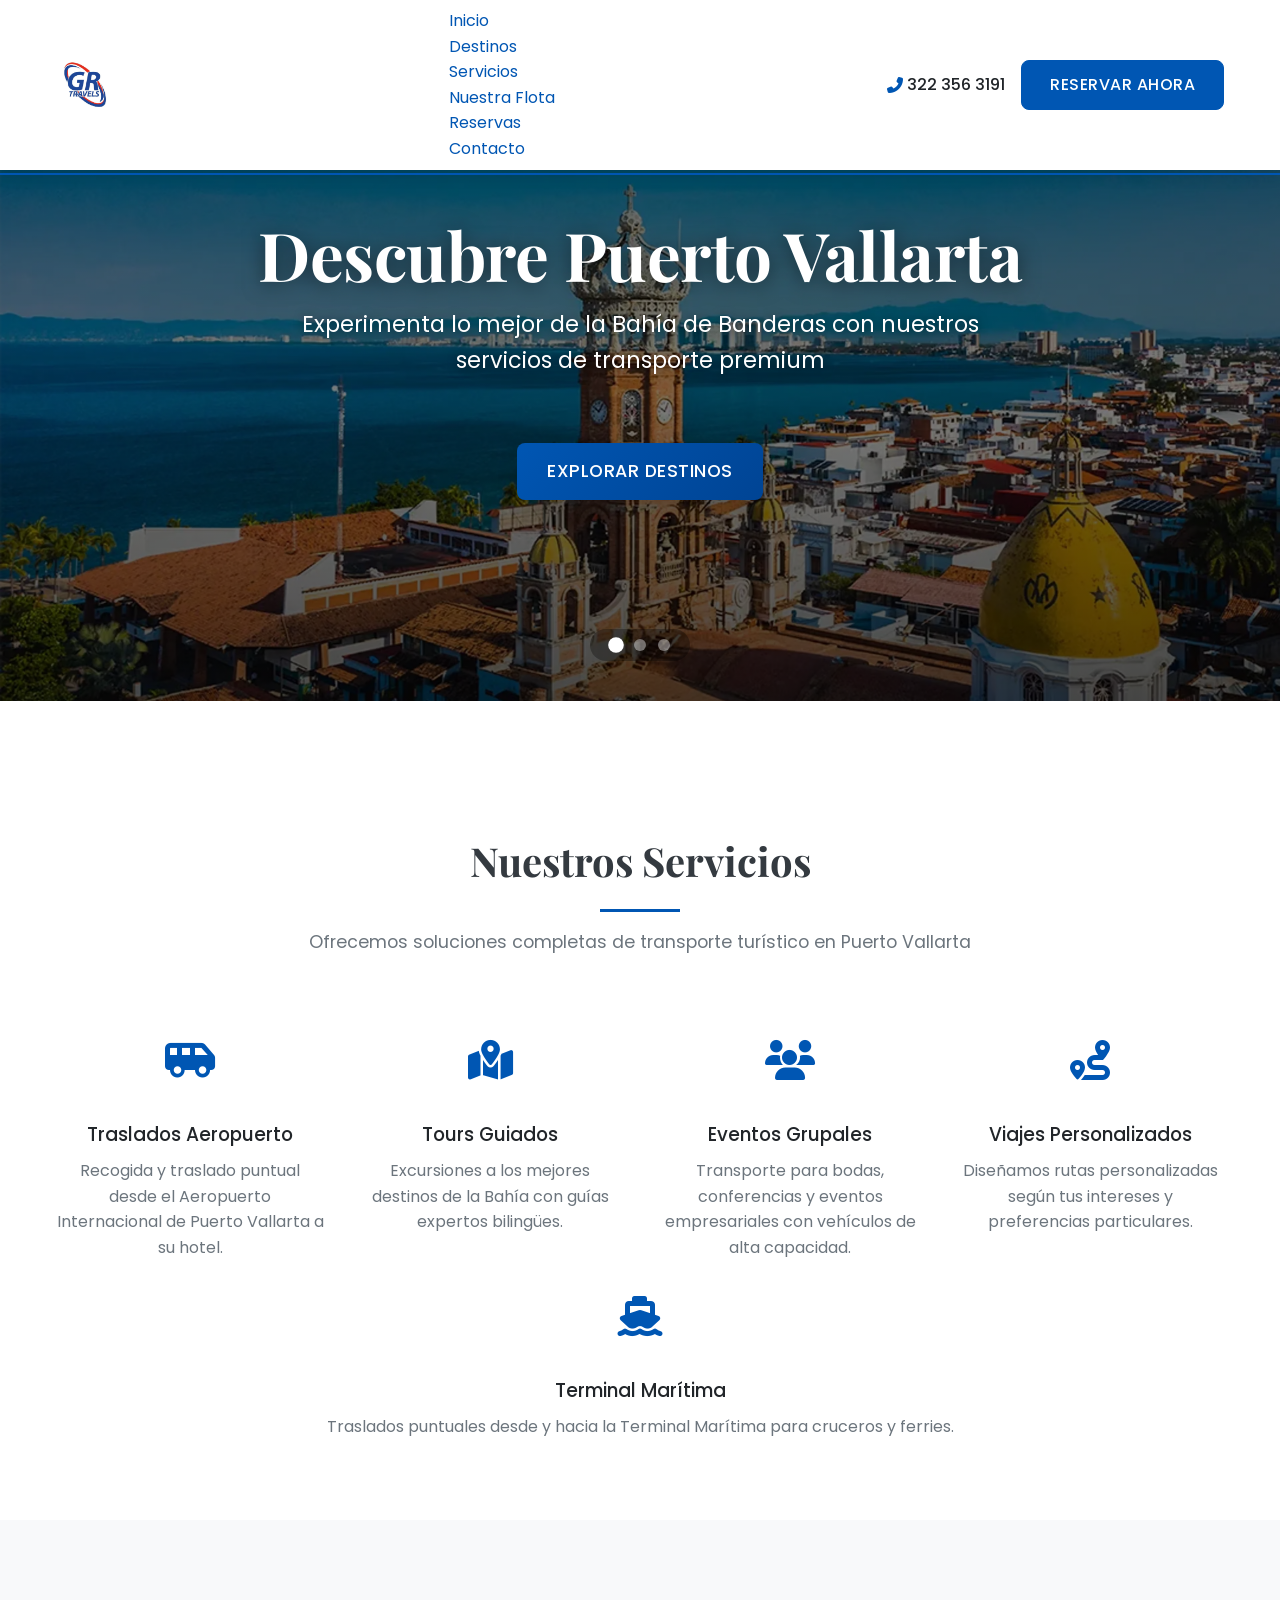
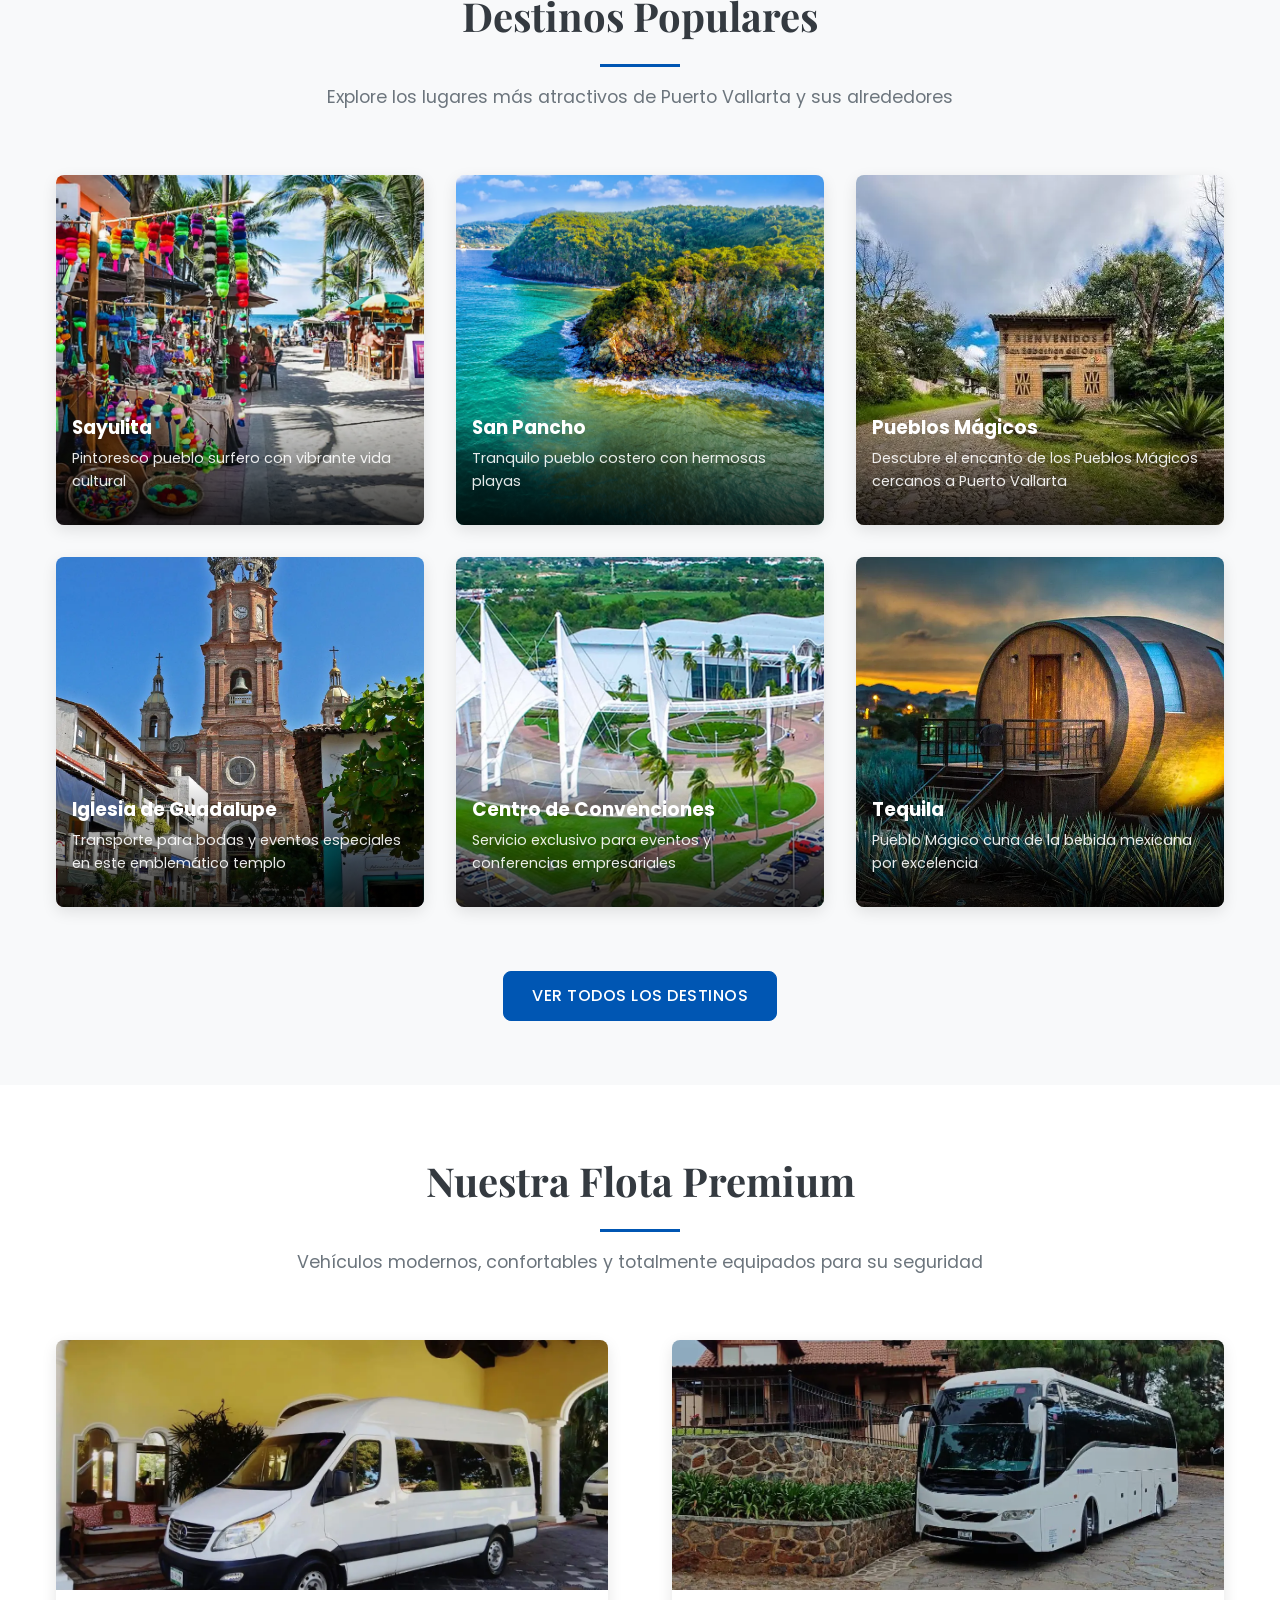
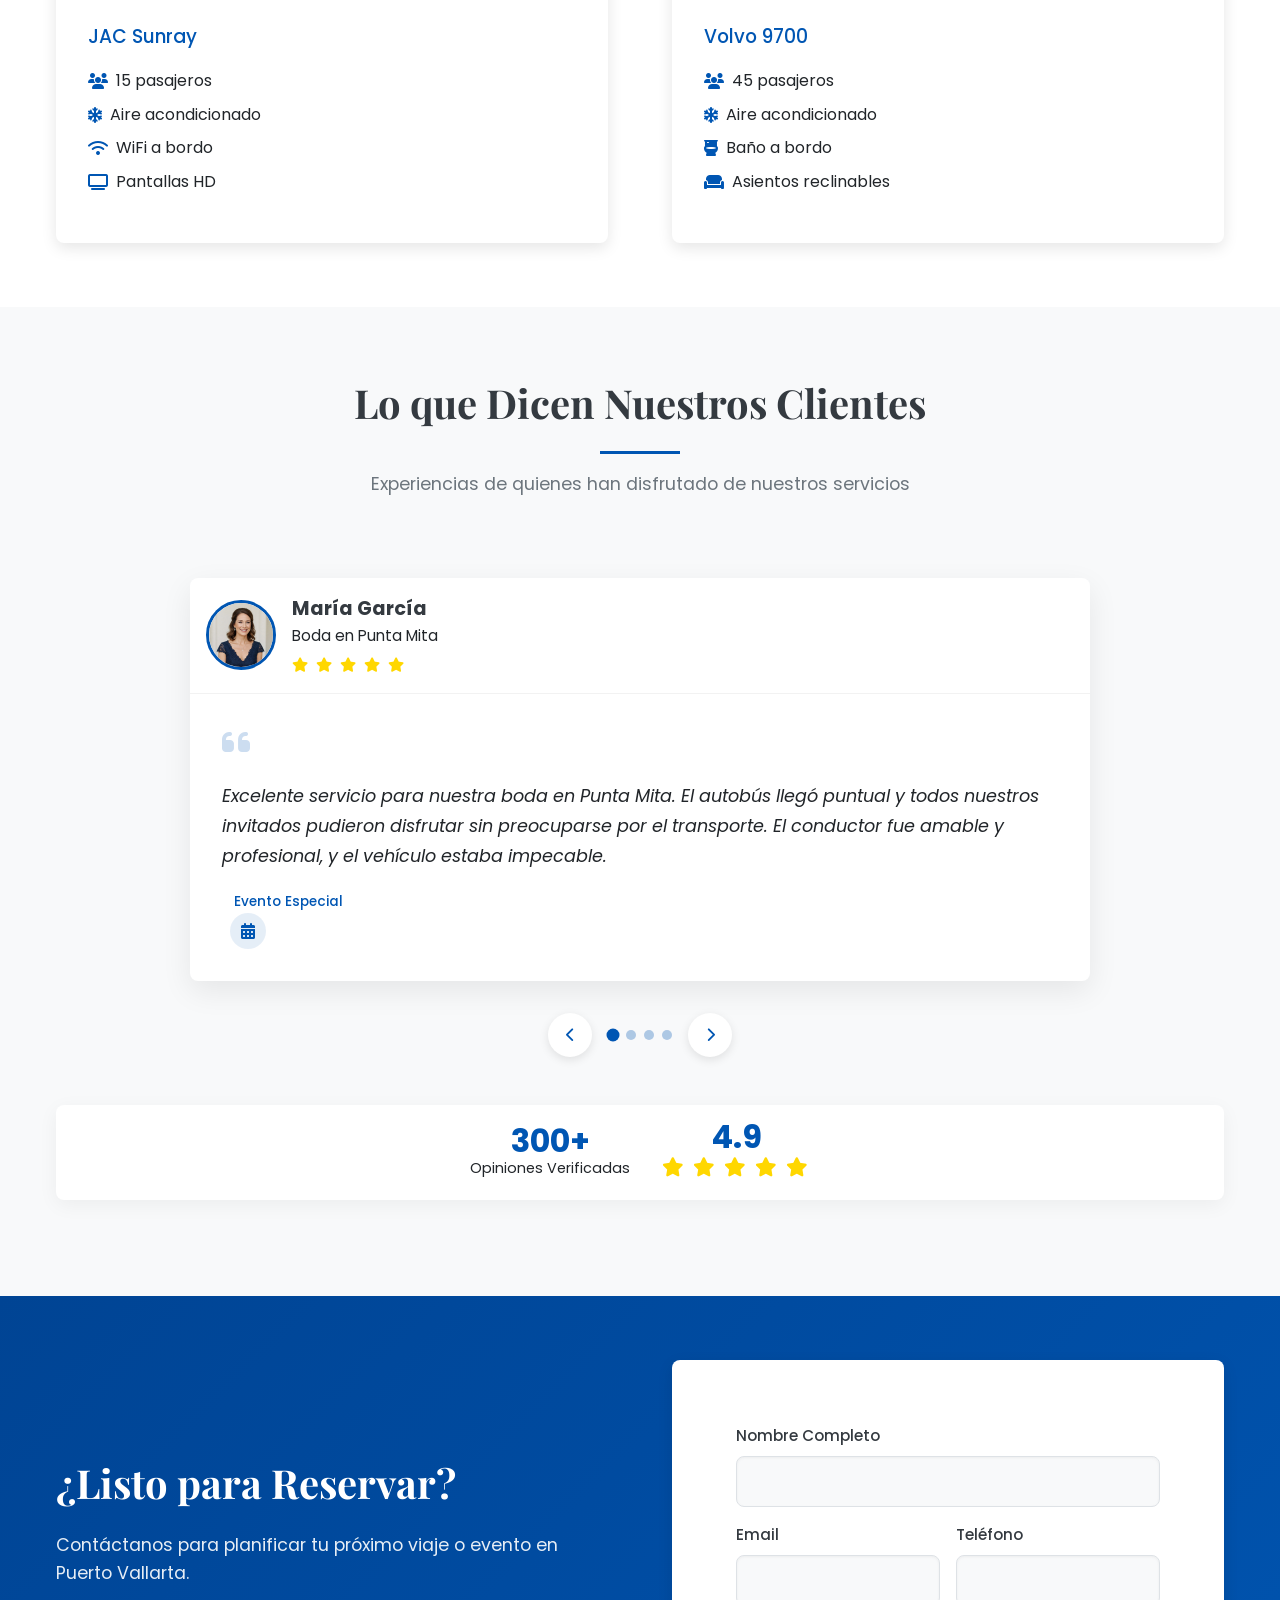
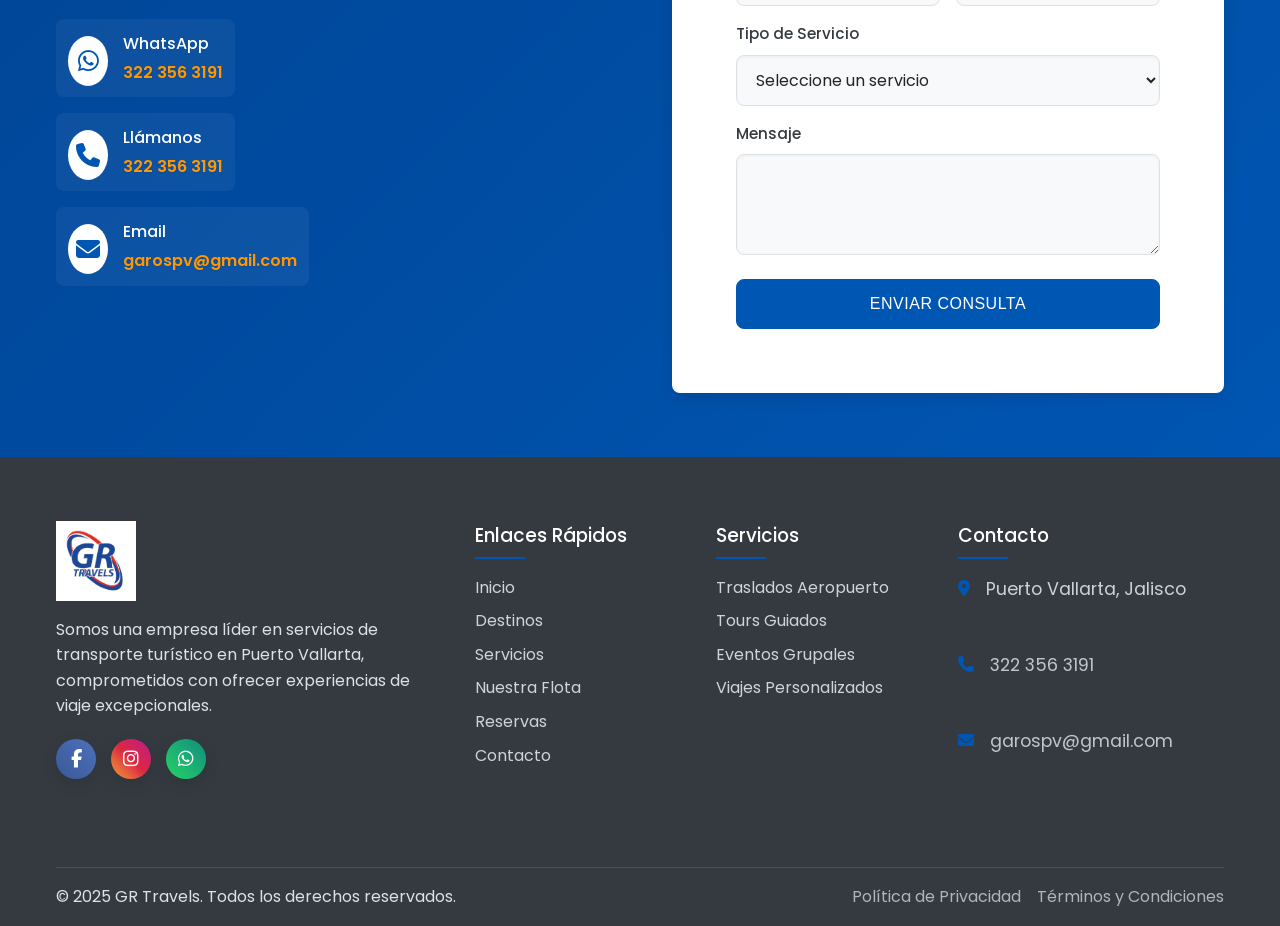
==== commit 07bd7743: "Agregar configuración de navegador y manifiesto web, mejorar la accesibilidad y la navegación móvil" ====
--- a/public_html/index.html
+++ b/public_html/index.html
@@ -5,9 +5,31 @@
     <meta name="viewport" content="width=device-width, initial-scale=1.0">
     <meta name="description" content="Servicios de transporte turístico en Puerto Vallarta y Bahía de Banderas. Tours, traslados y excursiones en autobuses y sprinters de lujo.">
     <title>GR Travels | Transporte Turístico en Puerto Vallarta</title>
+        
+    <!-- Open Graph / Facebook -->
+<meta property="og:type" content="website">
+<meta property="og:url" content="https://grtravels.online/">
+<meta property="og:title" content="GR Travels | Transporte Turístico en Puerto Vallarta">
+<meta property="og:description" content="Servicios de transporte turístico en Puerto Vallarta y Bahía de Banderas. Tours, traslados y excursiones en autobuses y sprinters de lujo.">
+<meta property="og:image" content="https://grtravels.online/img/social-cover.webp">
+
+<!-- Twitter -->
+<meta property="twitter:card" content="summary_large_image">
+<meta property="twitter:url" content="https://grtravels.online/">
+<meta property="twitter:title" content="GR Travels | Transporte Turístico en Puerto Vallarta">
+<meta property="twitter:description" content="Servicios de transporte turístico en Puerto Vallarta y Bahía de Banderas. Tours, traslados y excursiones en autobuses y sprinters de lujo.">
+<meta property="twitter:image" content="https://grtravels.online/img/social-cover.webp">
     
-    <!-- Favicon -->
-    <link rel="shortcut icon" href="favicon.ico" type="image/x-icon">
+    <!-- Favicon y app icons -->
+<link rel="apple-touch-icon" sizes="180x180" href="img/icons/apple-touch-icon.png">
+<link rel="icon" type="image/png" sizes="32x32" href="img/icons/favicon-32x32.png">
+<link rel="icon" type="image/png" sizes="16x16" href="img/icons/favicon-16x16.png">
+<link rel="manifest" href="img/icons/site.webmanifest">
+<link rel="mask-icon" href="img/icons/safari-pinned-tab.svg" color="#0056b3">
+<link rel="shortcut icon" href="favicon.ico">
+<meta name="msapplication-TileColor" content="#0056b3">
+<meta name="msapplication-config" content="img/icons/browserconfig.xml">
+<meta name="theme-color" content="#0056b3">
     
     <!-- Fonts -->
     <link rel="preconnect" href="https://fonts.googleapis.com">
@@ -35,12 +57,12 @@
                 
                 <nav class="main-nav">
                     <ul class="nav-list">
-                        <li><a href="index.html" class="active">Inicio</a></li>
-                        <li><a href="destinos.html">Destinos</a></li>
-                        <li><a href="servicios.html">Servicios</a></li>
-                        <li><a href="flota.html">Nuestra Flota</a></li>
-                        <li><a href="reservas.html">Reservas</a></li>
-                        <li><a href="contacto.html">Contacto</a></li>
+                        <li><a href="#hero" class="active">Inicio</a></li>
+                        <li><a href="#destinations">Destinos</a></li>
+                        <li><a href="#services">Servicios</a></li>
+                        <li><a href="#fleet">Nuestra Flota</a></li>
+                        <li><a href="#quick-contact">Reservas</a></li>
+                        <li><a href="#quick-contact">Contacto</a></li>
                     </ul>
                 </nav>
                 
@@ -48,7 +70,7 @@
                     <a href="tel:+523223563191" class="phone-link">
                         <i class="fas fa-phone-alt"></i> 322 356 3191
                     </a>
-                    <a href="reservas.html" class="btn btn-primary">Reservar Ahora</a>
+                    <a href="#quick-contact" class="btn btn-primary">Reservar Ahora</a>
                 </div>
                 
                 <button class="mobile-toggle" aria-label="Abrir menú">
@@ -61,7 +83,7 @@
     </header>
 
     <!-- Hero Section con Video/Slider -->
-<section class="hero">
+    <section class="hero" id="hero">
     <div class="hero-slider">
         <!-- Slide 1 -->
         <div class="slide">
@@ -78,7 +100,7 @@
                     <p class="animate-fade">Experimenta lo mejor de la Bahía de Banderas con nuestros servicios de transporte premium</p>
                     <!-- Botones centrados sin div extra -->
                     <div class="hero-buttons animate-fade">
-                        <a href="destinos.html" class="btn btn-primary">Explorar Destinos</a>
+                        <a href="#destinations" class="btn btn-primary">Explorar Destinos</a>
                     </div>
                 </div>
             </div>
@@ -93,7 +115,7 @@
                     <h1 class="animate-fade">Servicio de Clase Mundial</h1>
                     <p class="animate-fade">Vehículos de lujo, conductores profesionales y atención personalizada</p>
                     <div class="hero-buttons animate-fade">
-                        <a href="servicios.html" class="btn btn-primary">Nuestros Servicios</a>
+                        <a href="#services" class="btn btn-primary">Nuestros Servicios</a>
                     </div>
                 </div>
             </div>
@@ -108,7 +130,7 @@
                     <h1 class="animate-fade">Tours Personalizados</h1>
                     <p class="animate-fade">Creamos experiencias únicas adaptadas a tus necesidades</p>
                     <div class="hero-buttons animate-fade">
-                        <a href="reservas.html" class="btn btn-primary">Reservar Tour</a>
+                        <a href="#quick-contact" class="btn btn-primary">Reservar Tour</a>
                     </div>
                 </div>
             </div>
@@ -124,7 +146,7 @@
 </section>
 
     <!-- Servicios Destacados -->
-    <section class="services">
+    <section class="services" id="services">
         <div class="container">
             <div class="section-header">
                 <h2>Nuestros Servicios</h2>
@@ -176,7 +198,7 @@
     </section>
 
     <!-- Destinos Populares -->
-    <section class="destinations">
+    <section class="destinations" id="destinations">
         <div class="container">
             <div class="section-header">
                 <h2>Destinos Populares</h2>
@@ -189,7 +211,6 @@
                     <div class="destination-content">
                         <h3>Sayulita</h3>
                         <p>Pintoresco pueblo surfero con vibrante vida cultural</p>
-                        <a href="destinos.html#sayulita" class="btn btn-sm">Ver Detalles</a>
                     </div>
                 </div>
                 
@@ -198,7 +219,6 @@
                     <div class="destination-content">
                         <h3>San Pancho</h3>
                         <p>Tranquilo pueblo costero con hermosas playas</p>
-                        <a href="destinos.html#sanpancho" class="btn btn-sm">Ver Detalles</a>
                     </div>
                 </div>
 
@@ -207,7 +227,6 @@
                     <div class="destination-content">
                         <h3>Pueblos Mágicos</h3>
                         <p>Descubre el encanto de los Pueblos Mágicos cercanos a Puerto Vallarta</p>
-                        <a href="destinos.html#pueblos-magicos" class="btn btn-sm">Ver Detalles</a>
                     </div>
                 </div>
 
@@ -216,7 +235,6 @@
                     <div class="destination-content">
                         <h3>Iglesia de Guadalupe</h3>
                         <p>Transporte para bodas y eventos especiales en este emblemático templo</p>
-                        <a href="destinos.html#iglesia-guadalupe" class="btn btn-sm">Ver Detalles</a>
                     </div>
                 </div>
 
@@ -225,7 +243,6 @@
                     <div class="destination-content">
                         <h3>Centro de Convenciones</h3>
                         <p>Servicio exclusivo para eventos y conferencias empresariales</p>
-                        <a href="destinos.html#centro-convenciones" class="btn btn-sm">Ver Detalles</a>
                     </div>
                 </div>
                 
@@ -234,19 +251,18 @@
                     <div class="destination-content">
                         <h3>Tequila</h3>
                         <p>Pueblo Mágico cuna de la bebida mexicana por excelencia</p>
-                        <a href="destinos.html#tequila" class="btn btn-sm">Ver Detalles</a>
                     </div>
                 </div>
             </div>
             
             <div class="text-center">
-                <a href="destinos.html" class="btn btn-primary">Ver Todos los Destinos</a>
+                <a href="#destinations" class="btn btn-primary">Ver Todos los Destinos</a>
             </div>
         </div>
     </section>
 
     <!-- Nuestra Flota -->
-    <section class="fleet">
+    <section class="fleet" id="fleet">
         <div class="container">
             <div class="section-header">
                 <h2>Nuestra Flota Premium</h2>
@@ -256,33 +272,31 @@
             <div class="fleet-grid">
                 <div class="fleet-item">
                     <div class="fleet-image">
-                        <img src="img/vehicles/sprinter.webp" alt="Mercedes-Benz Sprinter" loading="lazy">
+                        <img src="img/vehicles/Jac.webp" alt="Mercedes-Benz Sprinter" loading="lazy">
                     </div>
                     <div class="fleet-details">
-                        <h3>Mercedes-Benz Sprinter</h3>
+                        <h3>JAC Sunray</h3>
                         <ul class="features">
                             <li><i class="fas fa-users"></i> 15 pasajeros</li>
                             <li><i class="fas fa-snowflake"></i> Aire acondicionado</li>
                             <li><i class="fas fa-wifi"></i> WiFi a bordo</li>
                             <li><i class="fas fa-tv"></i> Pantallas HD</li>
                         </ul>
-                        <a href="flota.html#sprinter" class="btn btn-outline">Más Detalles</a>
                     </div>
                 </div>
                 
                 <div class="fleet-item">
                     <div class="fleet-image">
-                        <img src="img/vehicles/autobus.webp" alt="Autobús Turístico" loading="lazy">
+                        <img src="img/vehicles/volvo.webp" alt="Autobús Turístico" loading="lazy">
                     </div>
                     <div class="fleet-details">
-                        <h3>Autobús Turístico</h3>
+                        <h3>Volvo 9700</h3>
                         <ul class="features">
                             <li><i class="fas fa-users"></i> 45 pasajeros</li>
                             <li><i class="fas fa-snowflake"></i> Aire acondicionado</li>
                             <li><i class="fas fa-toilet"></i> Baño a bordo</li>
                             <li><i class="fas fa-couch"></i> Asientos reclinables</li>
                         </ul>
-                        <a href="flota.html#autobus" class="btn btn-outline">Más Detalles</a>
                     </div>
                 </div>
             </div>
@@ -290,7 +304,7 @@
     </section>
 
     <!-- Testimonios - Sección Corregida -->
-<section class="testimonials">
+    <section class="testimonials" id="testimonials">
     <div class="container">
         <div class="section-header">
             <h2>Lo que Dicen Nuestros Clientes</h2>
@@ -305,7 +319,7 @@
                     <div class="testimonial-card">
                         <div class="testimonial-header">
                             <div class="client-avatar">
-                                <img src="img/testimonials/client1.jpg" alt="María García" loading="lazy">
+                                <img src="img/testimonials/client1.webp" alt="María García" loading="lazy">
                             </div>
                             <div class="client-info">
                                 <h4>María García</h4>
@@ -339,10 +353,10 @@
                     <div class="testimonial-card">
                         <div class="testimonial-header">
                             <div class="client-avatar">
-                                <img src="img/testimonials/client2.jpg" alt="John Smith" loading="lazy">
+                                <img src="img/testimonials/client2.webp" alt="John Smith" loading="lazy">
                             </div>
                             <div class="client-info">
-                                <h4>John Smith</h4>
+                                <h4>Juan Villa</h4>
                                 <span>Tour a Sayulita</span>
                                 <div class="rating" aria-label="5 de 5 estrellas">
                                     <i class="fas fa-star"></i>
@@ -373,7 +387,7 @@
                     <div class="testimonial-card">
                         <div class="testimonial-header">
                             <div class="client-avatar">
-                                <img src="img/testimonials/client3.jpg" alt="Roberto Méndez" loading="lazy">
+                                <img src="img/testimonials/client3.webp" alt="Roberto Méndez" loading="lazy">
                             </div>
                             <div class="client-info">
                                 <h4>Roberto Méndez</h4>
@@ -407,7 +421,7 @@
                     <div class="testimonial-card">
                         <div class="testimonial-header">
                             <div class="client-avatar">
-                                <img src="img/testimonials/client4.jpg" alt="Ana Rodríguez" loading="lazy">
+                                <img src="img/testimonials/client4.webp" alt="Ana Rodríguez" loading="lazy">
                             </div>
                             <div class="client-info">
                                 <h4>Ana Rodríguez</h4>
@@ -466,20 +480,12 @@
                     <i class="fas fa-star"></i>
                 </div>
             </div>
-            <div class="review-platforms">
-                <span>En:</span>
-                <div class="platform-icons">
-                    <i class="fab fa-google" title="Google"></i>
-                    <i class="fab fa-tripadvisor" title="TripAdvisor"></i>
-                    <i class="fab fa-facebook" title="Facebook"></i>
-                </div>
-            </div>
         </div>
     </div>
 </section>
 
     <!-- Formulario de Contacto Rápido -->
-    <section class="quick-contact">
+    <section class="quick-contact" id="quick-contact">
         <div class="container">
             <div class="contact-wrapper">
                 <div class="contact-info">
@@ -530,7 +536,7 @@
                             <input type="hidden" name="_subject" value="Nueva consulta desde GR Travels">
                             <input type="hidden" name="_next" value="https://grtravels.online/gracias.html">
                             <input type="text" name="_gotcha" style="display:none">
-                            <input type="hidden" name="_cc" value="mulishacross@hotmail.com">
+                            <input type="hidden" name="_cc" value="garospv@gmail.com">
                         </div>
                         <div class="form-row">
                             <div class="form-group">
@@ -568,10 +574,10 @@
         <div class="container">
             <div class="footer-grid">
                 <div class="footer-about">
-                    <img src="img/logo.webp" alt="GR Travels Logo" class="footer-logo" width="160" height="55">
+                    <img src="img/logo.webp" alt="GR Travels Logo" class="footer-logo" width="80" height="27">
                     <p>Somos una empresa líder en servicios de transporte turístico en Puerto Vallarta, comprometidos con ofrecer experiencias de viaje excepcionales.</p>
                     <div class="social-links">
-                        <a href="https://www.facebook.com/garovtatours" aria-label="Facebook" class="social-icon facebook">
+                        <a href="fb://page/garovtatours" aria-label="Facebook" class="social-icon facebook" id="facebook-link">
                             <i class="fab fa-facebook-f"></i>
                         </a>
                         <a href="https://www.instagram.com/grtravelstours" aria-label="Instagram" class="social-icon instagram">
@@ -586,22 +592,22 @@
                 <div class="footer-links">
                     <h3>Enlaces Rápidos</h3>
                     <ul>
-                        <li><a href="index.html">Inicio</a></li>
-                        <li><a href="destinos.html">Destinos</a></li>
-                        <li><a href="servicios.html">Servicios</a></li>
-                        <li><a href="flota.html">Nuestra Flota</a></li>
-                        <li><a href="reservas.html">Reservas</a></li>
-                        <li><a href="contacto.html">Contacto</a></li>
+                        <li><a href="#hero">Inicio</a></li>
+                        <li><a href="#destinations">Destinos</a></li>
+                        <li><a href="#services">Servicios</a></li>
+                        <li><a href="#fleet">Nuestra Flota</a></li>
+                        <li><a href="#quick-contact">Reservas</a></li>
+                        <li><a href="#quick-contact">Contacto</a></li>
                     </ul>
                 </div>
                 
                 <div class="footer-services">
                     <h3>Servicios</h3>
                     <ul>
-                        <li><a href="servicios.html#airport">Traslados Aeropuerto</a></li>
-                        <li><a href="servicios.html#tours">Tours Guiados</a></li>
-                        <li><a href="servicios.html#groups">Eventos Grupales</a></li>
-                        <li><a href="servicios.html#custom">Viajes Personalizados</a></li>
+                        <li><a href="#services">Traslados Aeropuerto</a></li>
+                        <li><a href="#services">Tours Guiados</a></li>
+                        <li><a href="#services">Eventos Grupales</a></li>
+                        <li><a href="#services">Viajes Personalizados</a></li>
                     </ul>
                 </div>
                 
--- a/public_html/css/style.css
+++ b/public_html/css/style.css
@@ -68,6 +68,13 @@
 
 html {
     scroll-behavior: smooth;
+    scroll-padding-top: 80px; /* Ajustar según la altura del header */
+}
+
+@media (prefers-reduced-motion: reduce) {
+    html {
+        scroll-behavior: auto;
+    }
 }
 
 body {
@@ -89,10 +96,16 @@
     color: var(--primary);
     text-decoration: none;
     transition: var(--transition);
+    transition: transform 0.2s ease, box-shadow 0.2s ease;
 }
 
 a:hover {
     color: var(--primary-dark);
+}
+
+a:focus-visible, button:focus-visible {
+    outline: 2px solid var(--primary);
+    outline-offset: 2px;
 }
 
 ul, ol {
@@ -277,16 +290,31 @@
     width: auto;
 }
 
-.main-nav .nav-list {
-    display: flex;
-    gap: var(--space-md);
-}
-
-.main-nav a {
-    color: var(--text);
-    font-weight: var(--font-weight-medium);
-    padding: var(--space-sm) var(--space-sm);
-    position: relative;
+.main-nav {
+    -webkit-overflow-scrolling: touch; /* Mejorar scroll en iOS */
+}
+
+@media (min-width: 993px) {
+    body.menu-open {
+        overflow: auto !important;
+        position: static;
+        width: auto;
+        height: auto;
+    }
+}
+
+@media (max-width: 992px) {
+    .main-nav .nav-list {
+        flex-direction: column;
+        padding: 20px;
+    }
+
+    .main-nav a {
+        display: block;
+        width: 100%;
+        padding: 12px 15px;
+        text-align: center;
+    }
 }
 
 .main-nav a::after {
@@ -337,7 +365,12 @@
     width: 30px;
     height: 24px;
     position: relative;
-    z-index: 1010;
+    z-index: 1020;
+    -webkit-tap-highlight-color: transparent;
+}
+
+.mobile-toggle:focus {
+    outline: none;
 }
 
 .mobile-toggle .bar {
@@ -347,6 +380,32 @@
     background-color: var(--text);
     margin: 6px 0;
     transition: var(--transition);
+}
+
+/* Mejorar destacado de navegación activa */
+.nav-list a.active::after,
+    .nav-list a:hover::after {
+        content: '';
+        position: absolute;
+        bottom: 0;
+        left: 15%; /* Centrar la línea */
+        width: 70%; /* Ancho controlado */
+        height: 2px;
+        background-color: var(--primary);
+        transition: width 0.3s ease;
+        transform: translateX(0); /* Quitar transformación que causa el problema */
+    }
+
+.nav-list a.active::after,
+.nav-list a:hover::after {
+    content: '';
+    position: absolute;
+    bottom: -5px;
+    left: 0;
+    width: 100%;
+    height: 2px;
+    background-color: var(--primary);
+    transition: width 0.3s ease;
 }
 
 /*-------------------------------------------
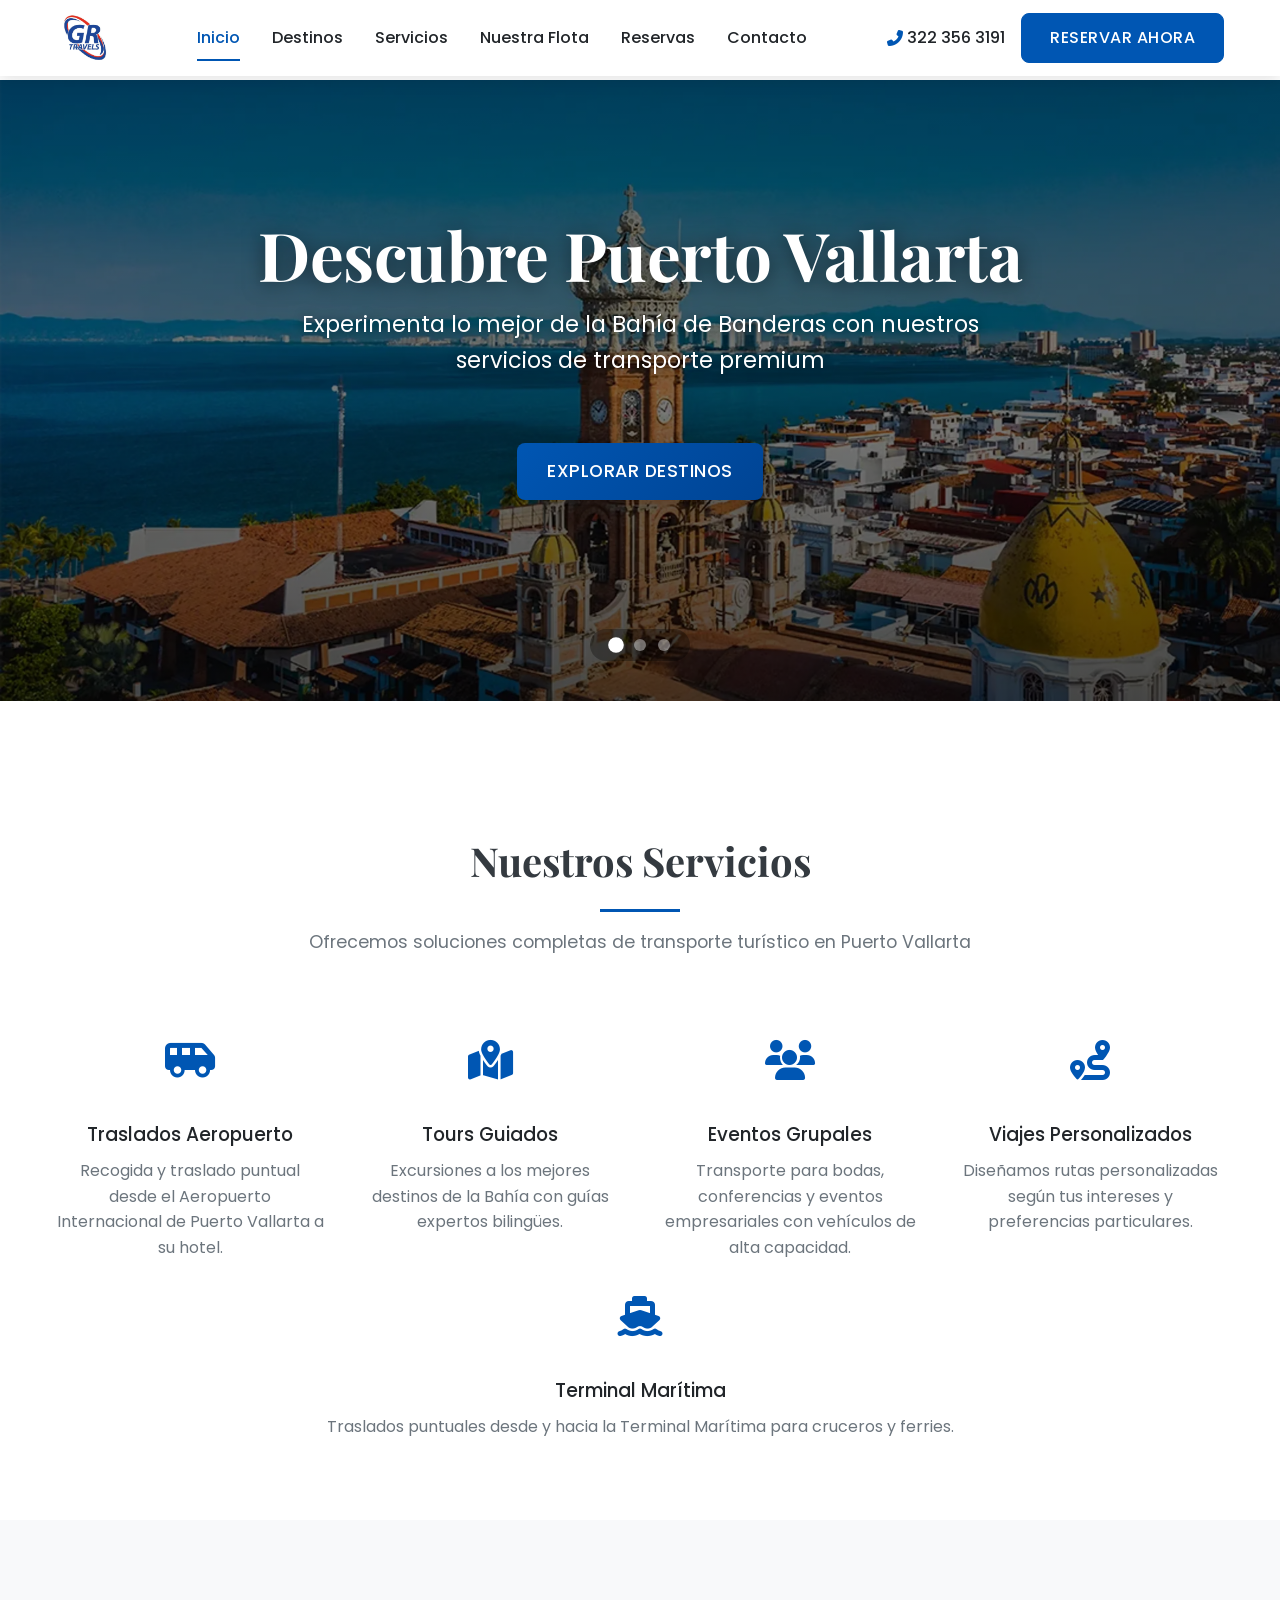
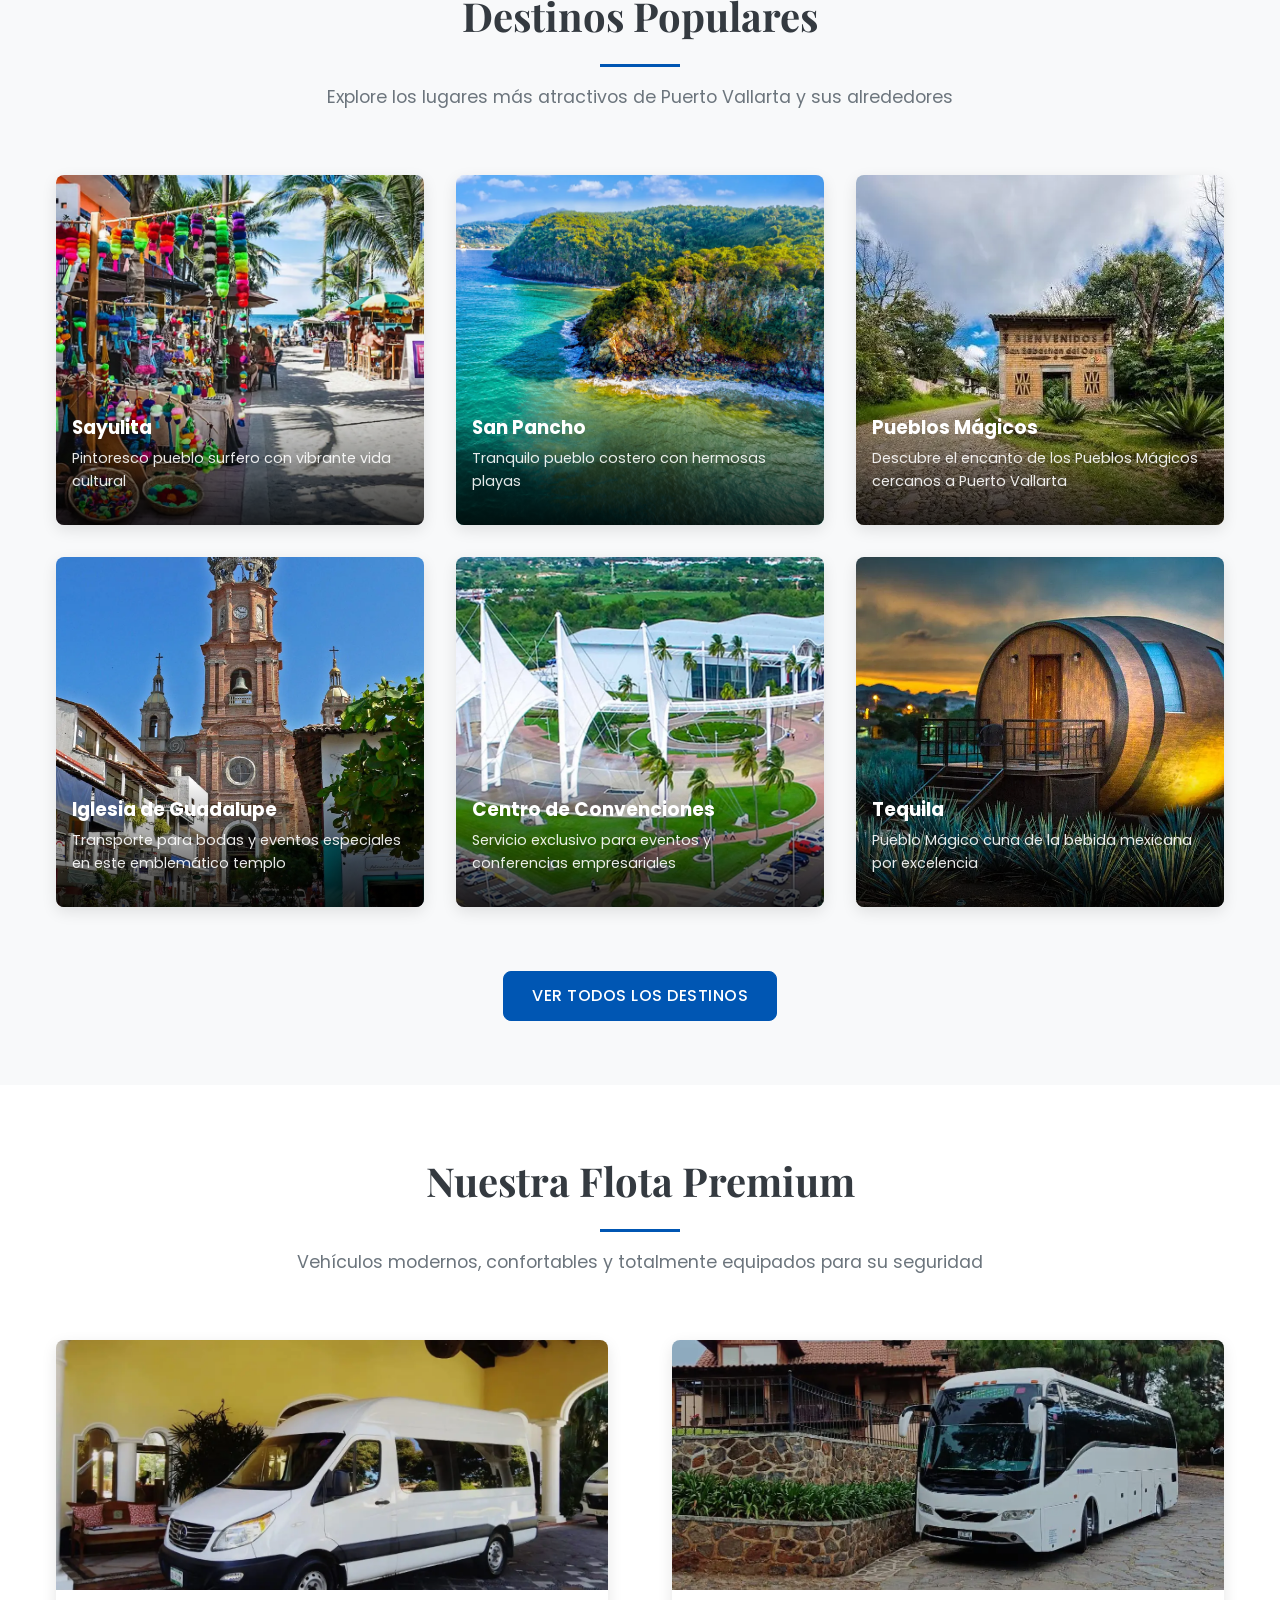
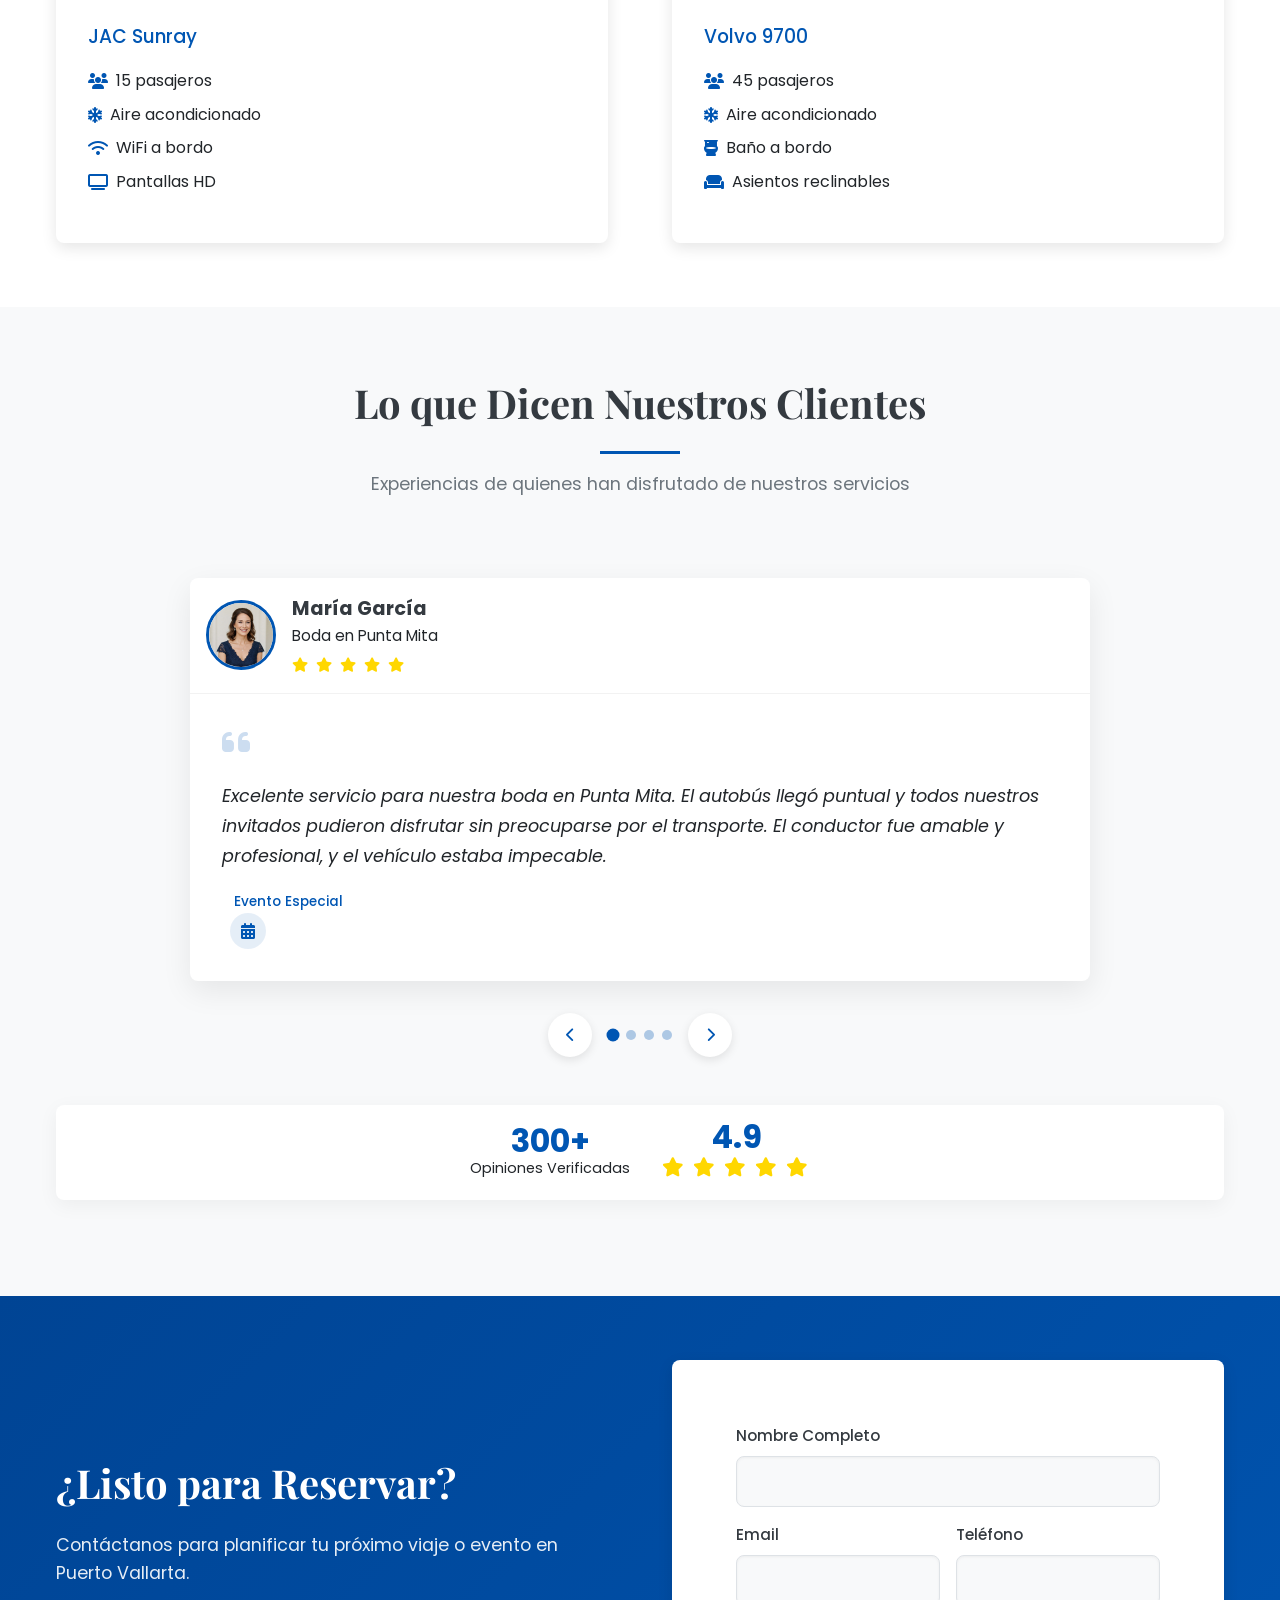
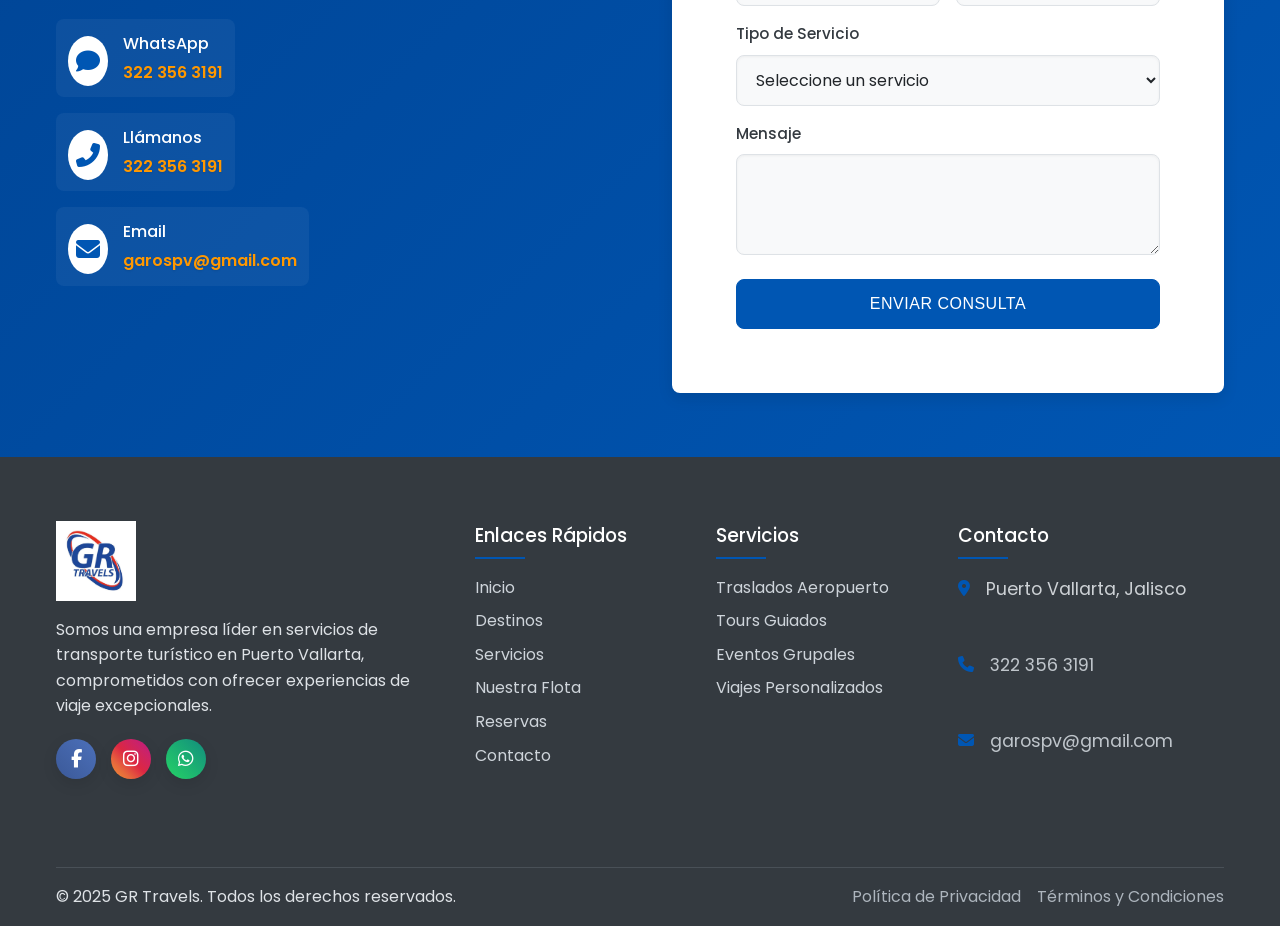
==== commit ed0d69f0: "Actualizar íconos de contacto en la página principal para mejorar la estética y la consistencia visu" ====
--- a/public_html/index.html
+++ b/public_html/index.html
@@ -494,8 +494,8 @@
                     <ul class="contact-list">
                         <li>
                             <a href="https://wa.me/523223563191" class="contact-item-link">
-                                <div class="contact-icon">
-                                    <i class="fab fa-whatsapp"></i>
+                                <div class="contact-icon whatsapp-icon">
+                                    <i class="fas fa-comment"></i>
                                 </div>
                                 <div class="contact-text">
                                     <h4>WhatsApp</h4>
@@ -505,8 +505,8 @@
                         </li>
                         <li>
                             <a href="tel:+523223563191" class="contact-item-link">
-                                <div class="contact-icon">
-                                    <i class="fas fa-phone"></i>
+                                <div class="contact-icon phone-icon">
+                                    <i class="fas fa-phone-alt"></i>
                                 </div>
                                 <div class="contact-text">
                                     <h4>Llámanos</h4>
@@ -516,7 +516,7 @@
                         </li>
                         <li>
                             <a href="mailto:garospv@gmail.com" class="contact-item-link">
-                                <div class="contact-icon">
+                                <div class="contact-icon email-icon">
                                     <i class="fas fa-envelope"></i>
                                 </div>
                                 <div class="contact-text">
--- a/public_html/css/style.css
+++ b/public_html/css/style.css
@@ -294,6 +294,44 @@
     -webkit-overflow-scrolling: touch; /* Mejorar scroll en iOS */
 }
 
+.nav-list {
+    display: flex;
+    list-style: none;
+    margin: 0;
+    padding: 0;
+    gap: 2rem;
+}
+
+.nav-list a {
+    color: var(--text);
+    font-weight: var(--font-weight-medium);
+    position: relative;
+    display: inline-block;
+    padding: 5px 0;
+}
+
+.nav-list a.active,
+.nav-list a:hover {
+    color: var(--primary);
+}
+
+/* Estilo para la línea debajo de los elementos activos/hover */
+.nav-list a::after {
+    content: '';
+    position: absolute;
+    bottom: -5px;
+    left: 0;
+    width: 0;
+    height: 2px;
+    background-color: var(--primary);
+    transition: width 0.3s ease;
+}
+
+.nav-list a:hover::after,
+.nav-list a.active::after {
+    width: 100%;
+}
+
 @media (min-width: 993px) {
     body.menu-open {
         overflow: auto !important;
@@ -315,23 +353,6 @@
         padding: 12px 15px;
         text-align: center;
     }
-}
-
-.main-nav a::after {
-    content: '';
-    position: absolute;
-    bottom: 0;
-    left: 50%;
-    width: 0;
-    height: 2px;
-    background-color: var(--primary);
-    transition: var(--transition);
-    transform: translateX(-50%);
-}
-
-.main-nav a:hover::after,
-.main-nav a.active::after {
-    width: 100%;
 }
 
 .main-nav a.active {
@@ -381,20 +402,6 @@
     margin: 6px 0;
     transition: var(--transition);
 }
-
-/* Mejorar destacado de navegación activa */
-.nav-list a.active::after,
-    .nav-list a:hover::after {
-        content: '';
-        position: absolute;
-        bottom: 0;
-        left: 15%; /* Centrar la línea */
-        width: 70%; /* Ancho controlado */
-        height: 2px;
-        background-color: var(--primary);
-        transition: width 0.3s ease;
-        transform: translateX(0); /* Quitar transformación que causa el problema */
-    }
 
 .nav-list a.active::after,
 .nav-list a:hover::after {
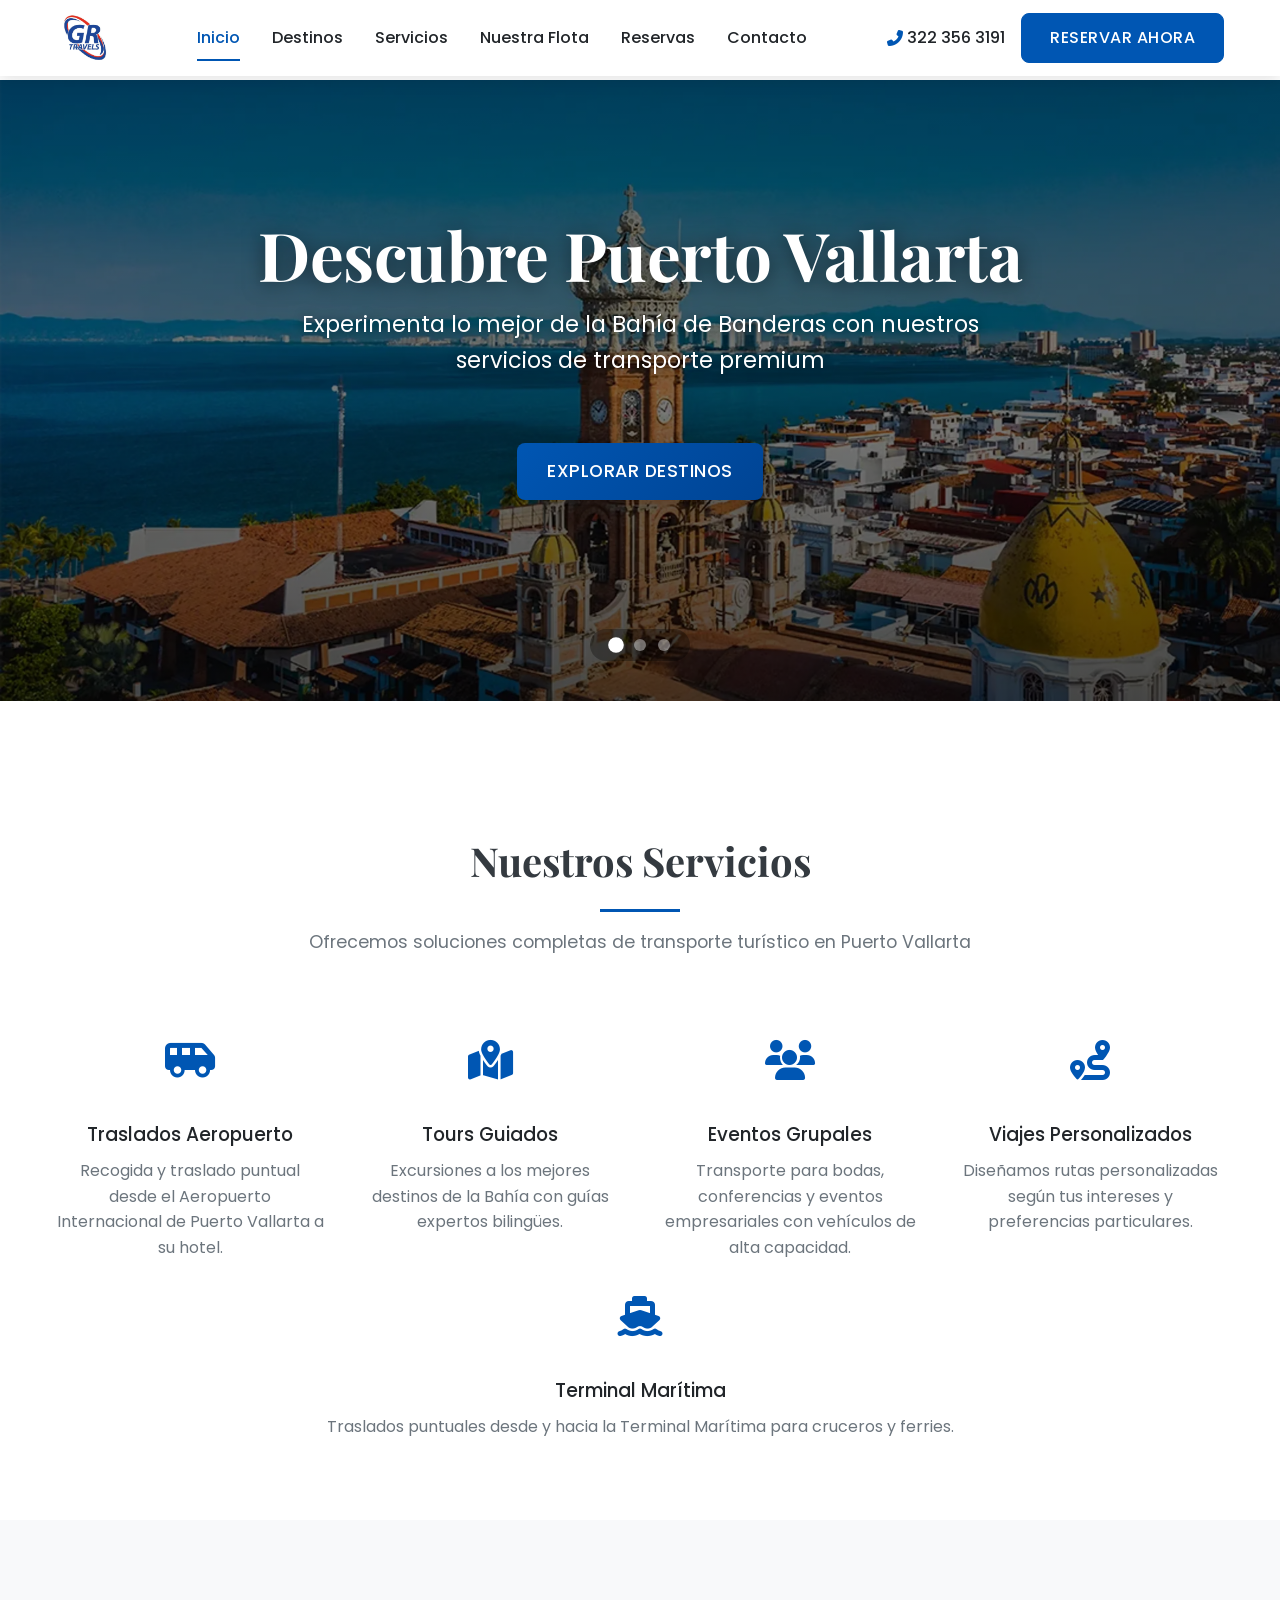
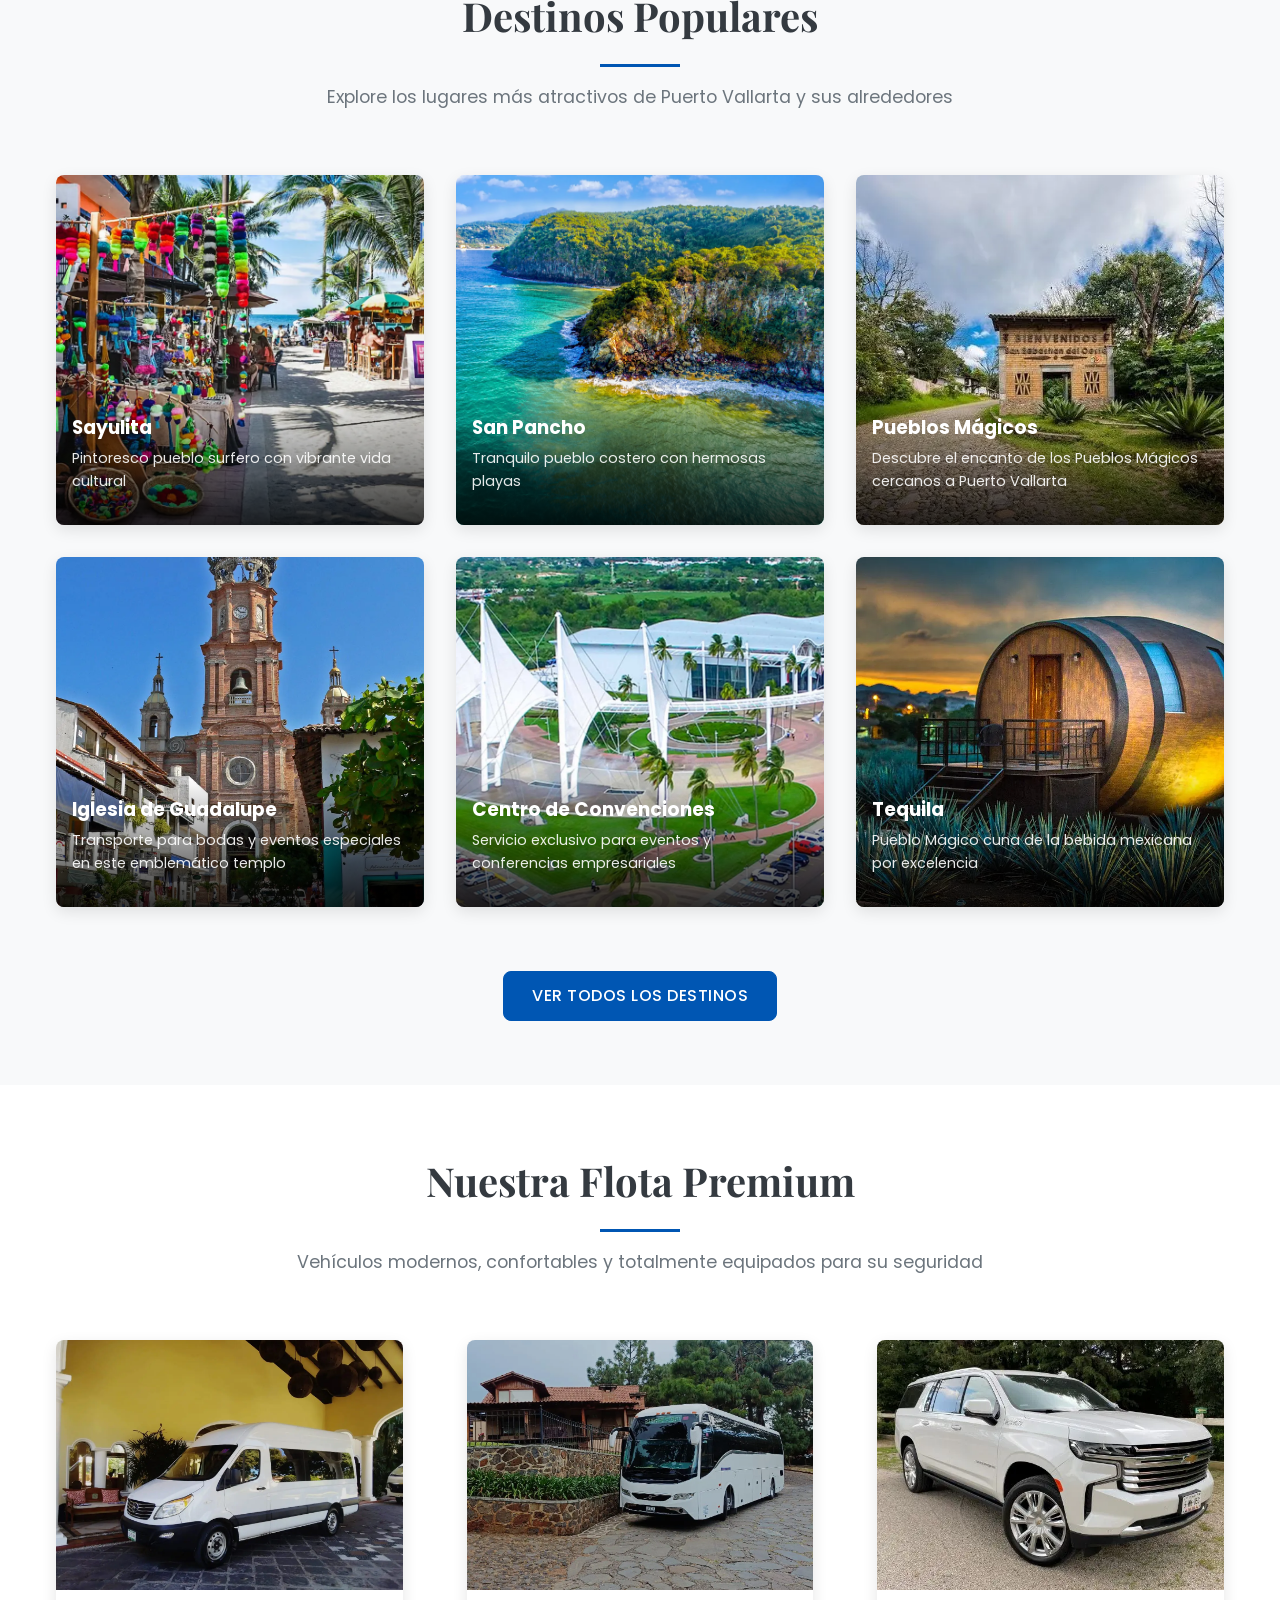
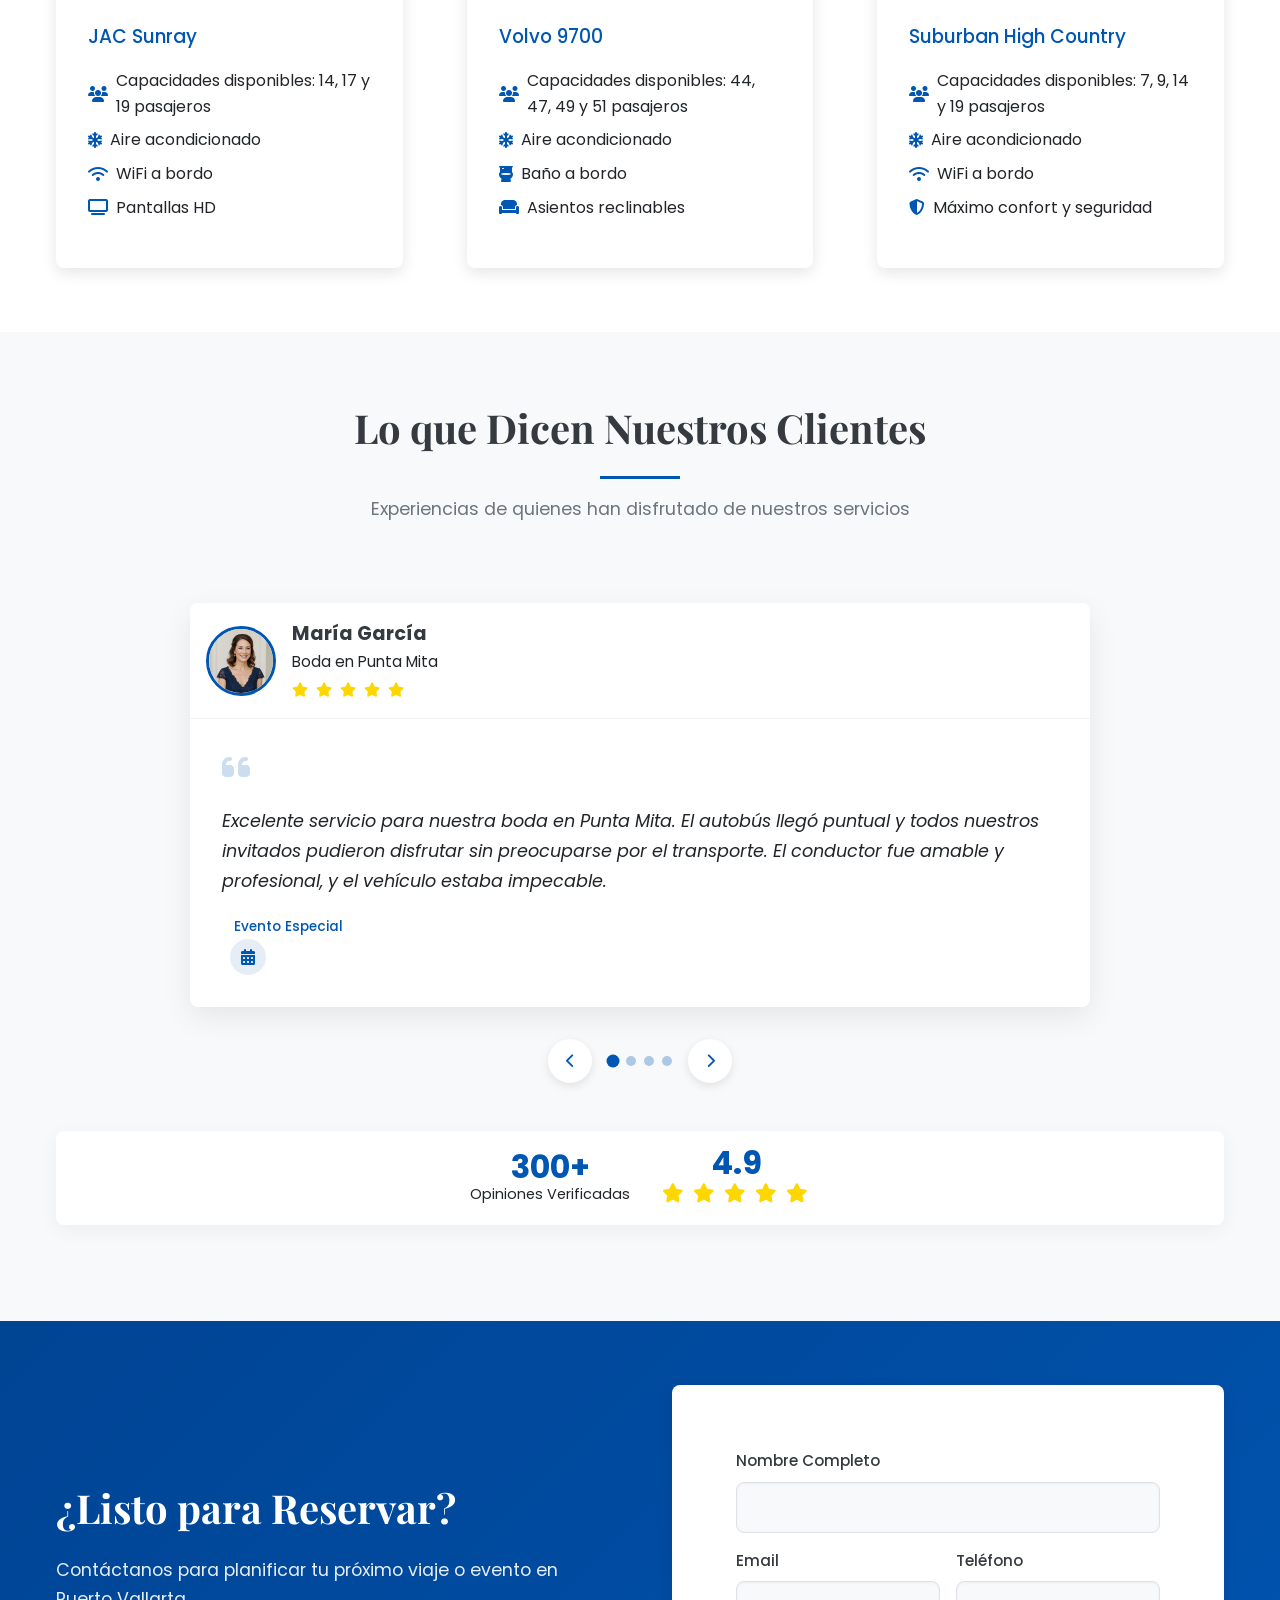
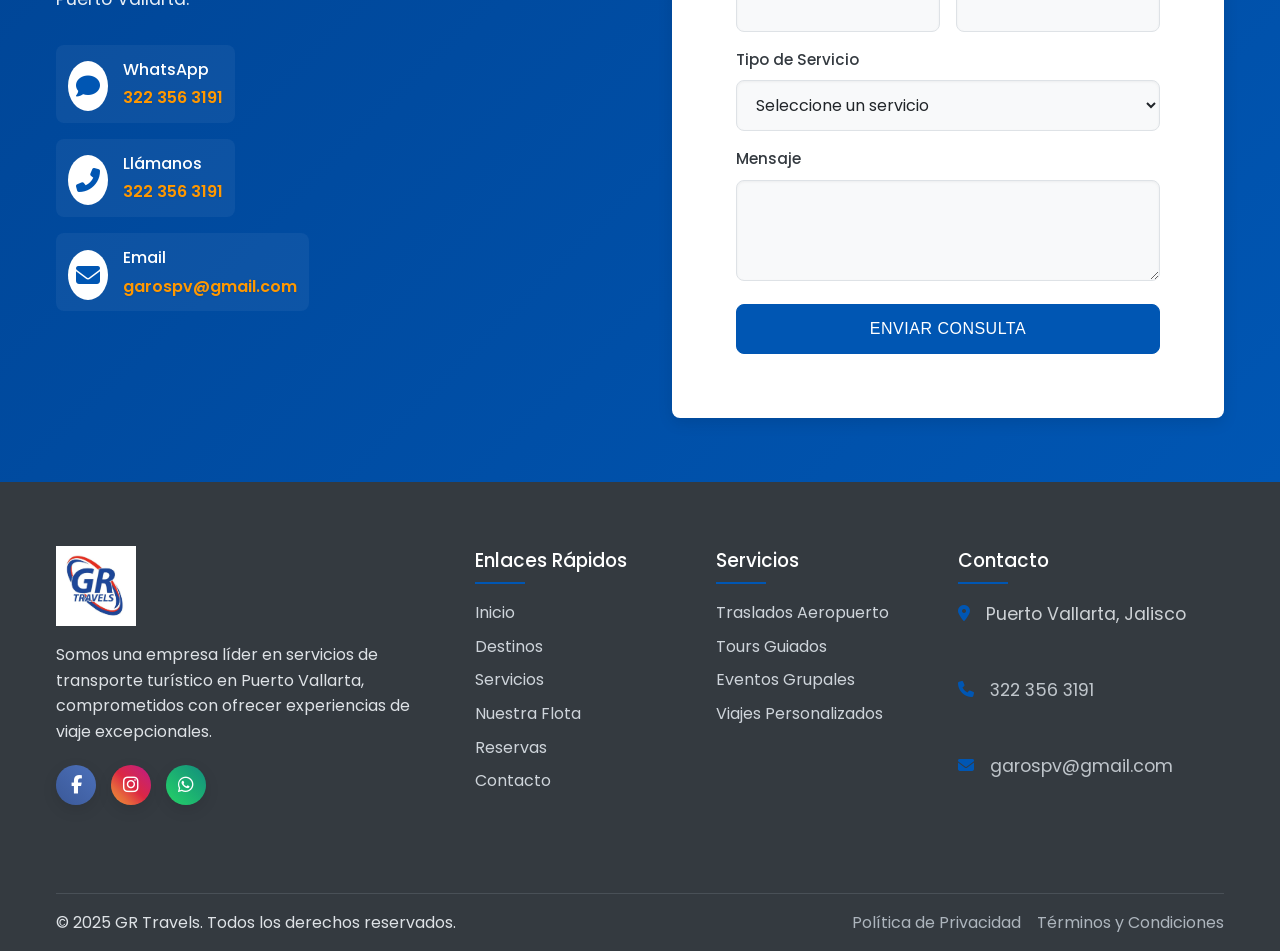
==== commit 528dc2be: "Actualizar rutas y configuraciones para el dominio grtravels.com.mx, incluyendo ajustes en robots.tx" ====
--- a/public_html/index.html
+++ b/public_html/index.html
@@ -4,21 +4,26 @@
     <meta charset="UTF-8">
     <meta name="viewport" content="width=device-width, initial-scale=1.0">
     <meta name="description" content="Servicios de transporte turístico en Puerto Vallarta y Bahía de Banderas. Tours, traslados y excursiones en autobuses y sprinters de lujo.">
+    <meta name="geo.region" content="MX" />
+    <meta name="geo.placename" content="Puerto Vallarta, Jalisco" />
+    <meta name="geo.position" content="20.653407;-105.225332" />
+    <meta name="ICBM" content="20.653407, -105.225332" />
     <title>GR Travels | Transporte Turístico en Puerto Vallarta</title>
-        
+    <link rel="alternate" hreflang="es-mx" href="https://grtravels.com.mx/" />
+    <link rel="alternate" hreflang="x-default" href="https://grtravels.com.mx/" />    
     <!-- Open Graph / Facebook -->
 <meta property="og:type" content="website">
-<meta property="og:url" content="https://grtravels.online/">
+<meta property="og:url" content="https://grtravels.com.mx/">
 <meta property="og:title" content="GR Travels | Transporte Turístico en Puerto Vallarta">
 <meta property="og:description" content="Servicios de transporte turístico en Puerto Vallarta y Bahía de Banderas. Tours, traslados y excursiones en autobuses y sprinters de lujo.">
-<meta property="og:image" content="https://grtravels.online/img/social-cover.webp">
+<meta property="og:image" content="https://grtravels.com.mx/img/social-cover.webp">
 
 <!-- Twitter -->
 <meta property="twitter:card" content="summary_large_image">
-<meta property="twitter:url" content="https://grtravels.online/">
+<meta property="twitter:url" content="https://grtravels.com.mx/">
 <meta property="twitter:title" content="GR Travels | Transporte Turístico en Puerto Vallarta">
 <meta property="twitter:description" content="Servicios de transporte turístico en Puerto Vallarta y Bahía de Banderas. Tours, traslados y excursiones en autobuses y sprinters de lujo.">
-<meta property="twitter:image" content="https://grtravels.online/img/social-cover.webp">
+<meta property="twitter:image" content="https://grtravels.com.mx/img/social-cover.webp">
     
     <!-- Favicon y app icons -->
 <link rel="apple-touch-icon" sizes="180x180" href="img/icons/apple-touch-icon.png">
@@ -43,6 +48,20 @@
     
     <!-- Font Awesome para íconos -->
     <link rel="stylesheet" href="https://cdnjs.cloudflare.com/ajax/libs/font-awesome/6.4.0/css/all.min.css">
+    <!-- Google Analytics -->
+<script async src="https://www.googletagmanager.com/gtag/js?id=G-XXXXXXXXXX"></script>
+<script>
+  window.dataLayer = window.dataLayer || [];
+  function gtag(){dataLayer.push(arguments);}
+  gtag('js', new Date());
+  
+  gtag('config', 'G-XXXXXXXXXX', {
+    'send_page_view': true,
+    'user_properties': {
+      'country': 'Mexico'
+    }
+  });
+</script>
 </head>
 <body>
     <!-- Header y Navegación -->
@@ -261,47 +280,62 @@
         </div>
     </section>
 
-    <!-- Nuestra Flota -->
-    <section class="fleet" id="fleet">
-        <div class="container">
-            <div class="section-header">
-                <h2>Nuestra Flota Premium</h2>
-                <p>Vehículos modernos, confortables y totalmente equipados para su seguridad</p>
-            </div>
-            
-            <div class="fleet-grid">
-                <div class="fleet-item">
-                    <div class="fleet-image">
-                        <img src="img/vehicles/Jac.webp" alt="Mercedes-Benz Sprinter" loading="lazy">
-                    </div>
-                    <div class="fleet-details">
-                        <h3>JAC Sunray</h3>
-                        <ul class="features">
-                            <li><i class="fas fa-users"></i> 15 pasajeros</li>
-                            <li><i class="fas fa-snowflake"></i> Aire acondicionado</li>
-                            <li><i class="fas fa-wifi"></i> WiFi a bordo</li>
-                            <li><i class="fas fa-tv"></i> Pantallas HD</li>
-                        </ul>
-                    </div>
-                </div>
-                
-                <div class="fleet-item">
-                    <div class="fleet-image">
-                        <img src="img/vehicles/volvo.webp" alt="Autobús Turístico" loading="lazy">
-                    </div>
-                    <div class="fleet-details">
-                        <h3>Volvo 9700</h3>
-                        <ul class="features">
-                            <li><i class="fas fa-users"></i> 45 pasajeros</li>
-                            <li><i class="fas fa-snowflake"></i> Aire acondicionado</li>
-                            <li><i class="fas fa-toilet"></i> Baño a bordo</li>
-                            <li><i class="fas fa-couch"></i> Asientos reclinables</li>
-                        </ul>
-                    </div>
-                </div>
-            </div>
-        </div>
-    </section>
+<!-- Nuestra Flota -->
+<section class="fleet" id="fleet">
+    <div class="container">
+        <div class="section-header">
+            <h2>Nuestra Flota Premium</h2>
+            <p>Vehículos modernos, confortables y totalmente equipados para su seguridad</p>
+        </div>
+        
+        <div class="fleet-grid">
+            <div class="fleet-item">
+                <div class="fleet-image">
+                    <img src="img/vehicles/Jac.webp" alt="JAC Sunray" loading="lazy">
+                </div>
+                <div class="fleet-details">
+                    <h3>JAC Sunray</h3>
+                    <ul class="features">
+                        <li><i class="fas fa-users"></i> Capacidades disponibles: 14, 17 y 19 pasajeros</li>
+                        <li><i class="fas fa-snowflake"></i> Aire acondicionado</li>
+                        <li><i class="fas fa-wifi"></i> WiFi a bordo</li>
+                        <li><i class="fas fa-tv"></i> Pantallas HD</li>
+                    </ul>
+                </div>
+            </div>
+            
+            <div class="fleet-item">
+                <div class="fleet-image">
+                    <img src="img/vehicles/volvo.webp" alt="Volvo 9700" loading="lazy">
+                </div>
+                <div class="fleet-details">
+                    <h3>Volvo 9700</h3>
+                    <ul class="features">
+                        <li><i class="fas fa-users"></i> Capacidades disponibles: 44, 47, 49 y 51 pasajeros</li>
+                        <li><i class="fas fa-snowflake"></i> Aire acondicionado</li>
+                        <li><i class="fas fa-toilet"></i> Baño a bordo</li>
+                        <li><i class="fas fa-couch"></i> Asientos reclinables</li>
+                    </ul>
+                </div>
+            </div>
+            
+            <div class="fleet-item">
+                <div class="fleet-image">
+                    <img src="img/vehicles/suburban.webp" alt="Suburban" loading="lazy">
+                </div>
+                <div class="fleet-details">
+                    <h3>Suburban High Country</h3>
+                    <ul class="features">
+                        <li><i class="fas fa-users"></i> Capacidades disponibles: 7, 9, 14 y 19 pasajeros</li>
+                        <li><i class="fas fa-snowflake"></i> Aire acondicionado</li>
+                        <li><i class="fas fa-wifi"></i> WiFi a bordo</li>
+                        <li><i class="fas fa-shield-alt"></i> Máximo confort y seguridad</li>
+                    </ul>
+                </div>
+            </div>
+        </div>
+    </div>
+</section>
 
     <!-- Testimonios - Sección Corregida -->
     <section class="testimonials" id="testimonials">
@@ -534,7 +568,7 @@
                             <label for="name">Nombre Completo</label>
                             <input type="text" id="name" name="name" required>
                             <input type="hidden" name="_subject" value="Nueva consulta desde GR Travels">
-                            <input type="hidden" name="_next" value="https://grtravels.online/gracias.html">
+                            <input type="hidden" name="_next" value="https://grtravels.com.mx/gracias.html">
                             <input type="text" name="_gotcha" style="display:none">
                             <input type="hidden" name="_cc" value="garospv@gmail.com">
                         </div>
@@ -646,5 +680,50 @@
     <script src="js/testimonials.js" defer></script>
     <script src="js/form-handler.js" defer></script>
     <script src="js/booking.js" defer></script>
+    <script type="application/ld+json">
+        {
+          "@context": "https://schema.org",
+          "@type": "LocalBusiness",
+          "name": "GR Travels",
+          "image": "https://grtravels.com.mx/img/logo.webp",
+          "@id": "https://grtravels.com.mx",
+          "url": "https://grtravels.com.mx",
+          "telephone": "+523223563191",
+          "priceRange": "$$",
+          "address": {
+            "@type": "PostalAddress",
+            "streetAddress": "Puerto Vallarta",
+            "addressLocality": "Puerto Vallarta",
+            "addressRegion": "Jalisco",
+            "postalCode": "48300",
+            "addressCountry": "MX"
+          },
+          "geo": {
+            "@type": "GeoCoordinates",
+            "latitude": 20.653407,
+            "longitude": -105.225332
+          },
+          "openingHoursSpecification": [
+            {
+              "@type": "OpeningHoursSpecification",
+              "dayOfWeek": [
+                "Monday",
+                "Tuesday",
+                "Wednesday",
+                "Thursday",
+                "Friday",
+                "Saturday",
+                "Sunday"
+              ],
+              "opens": "08:00",
+              "closes": "20:00"
+            }
+          ],
+          "sameAs": [
+            "https://www.facebook.com/garovtatours",
+            "https://www.instagram.com/grtravelstours"
+          ]
+        }
+        </script>
 </body>
 </html>
--- a/public_html/css/style.css
+++ b/public_html/css/style.css
@@ -1,4 +1,4 @@
-/* Archivo: /home/xyz/var/www/grtravels.online/public_html/css/style.css */
+/* Archivo: /home/xyz/var/www/grtravels.com.mx/public_html/css/style.css */
 
 /*-------------------------------------------
   VARIABLES Y CONFIGURACIÓN GLOBAL
--- a/public_html/css/responsive.css
+++ b/public_html/css/responsive.css
@@ -1,4 +1,4 @@
-/* Archivo: /home/xyz/var/www/grtravels.online/public_html/css/responsive.css */
+/* Archivo: /home/xyz/var/www/grtravels.com.mx/public_html/css/responsive.css */
 
 /* Tabletas grandes y escritorios pequeños */
 @media (max-width: 1200px) {
--- a/public_html/css/animations.css
+++ b/public_html/css/animations.css
@@ -1,4 +1,4 @@
-/* Archivo: /home/xyz/var/www/grtravels.online/public_html/css/animations.css */
+/* Archivo: /home/xyz/var/www/grtravels.com.mx/public_html/css/animations.css */
 /* Animaciones para el sitio web GR Travels */
 
 /*-------------------------------------------
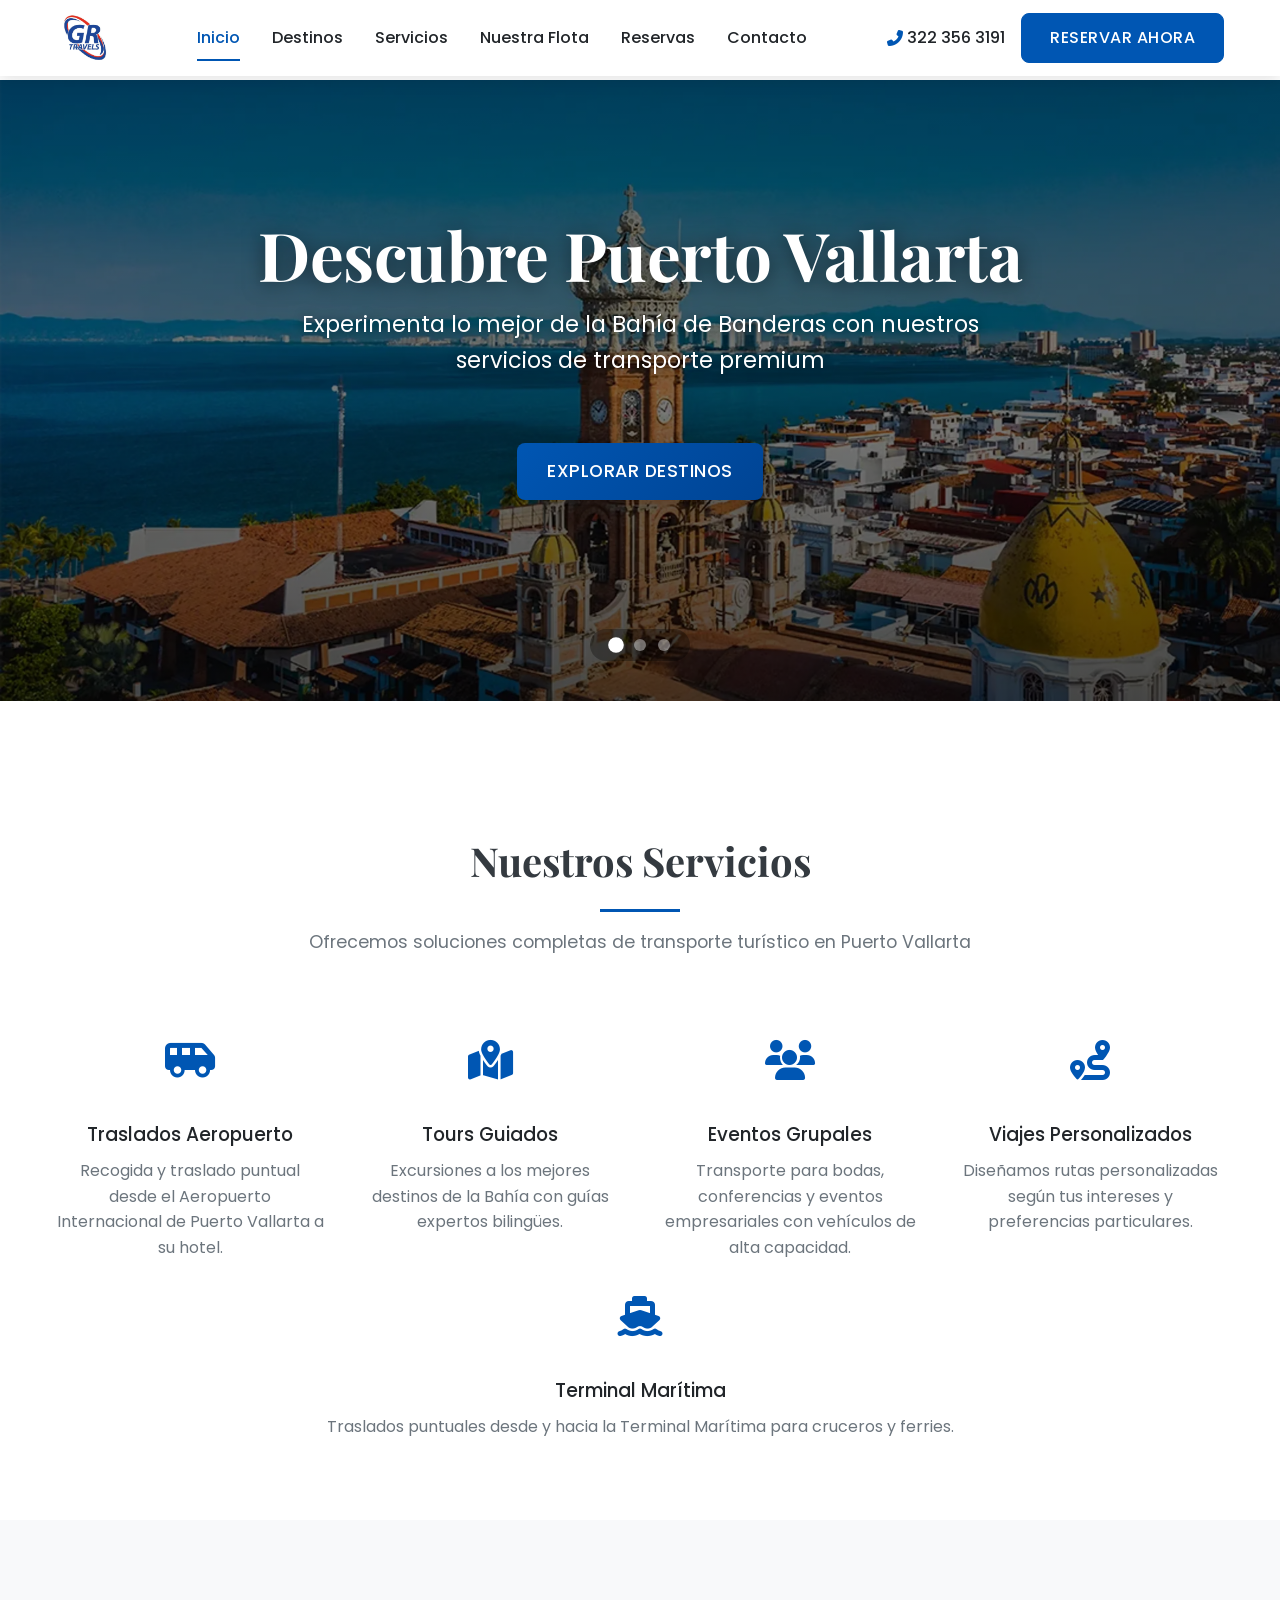
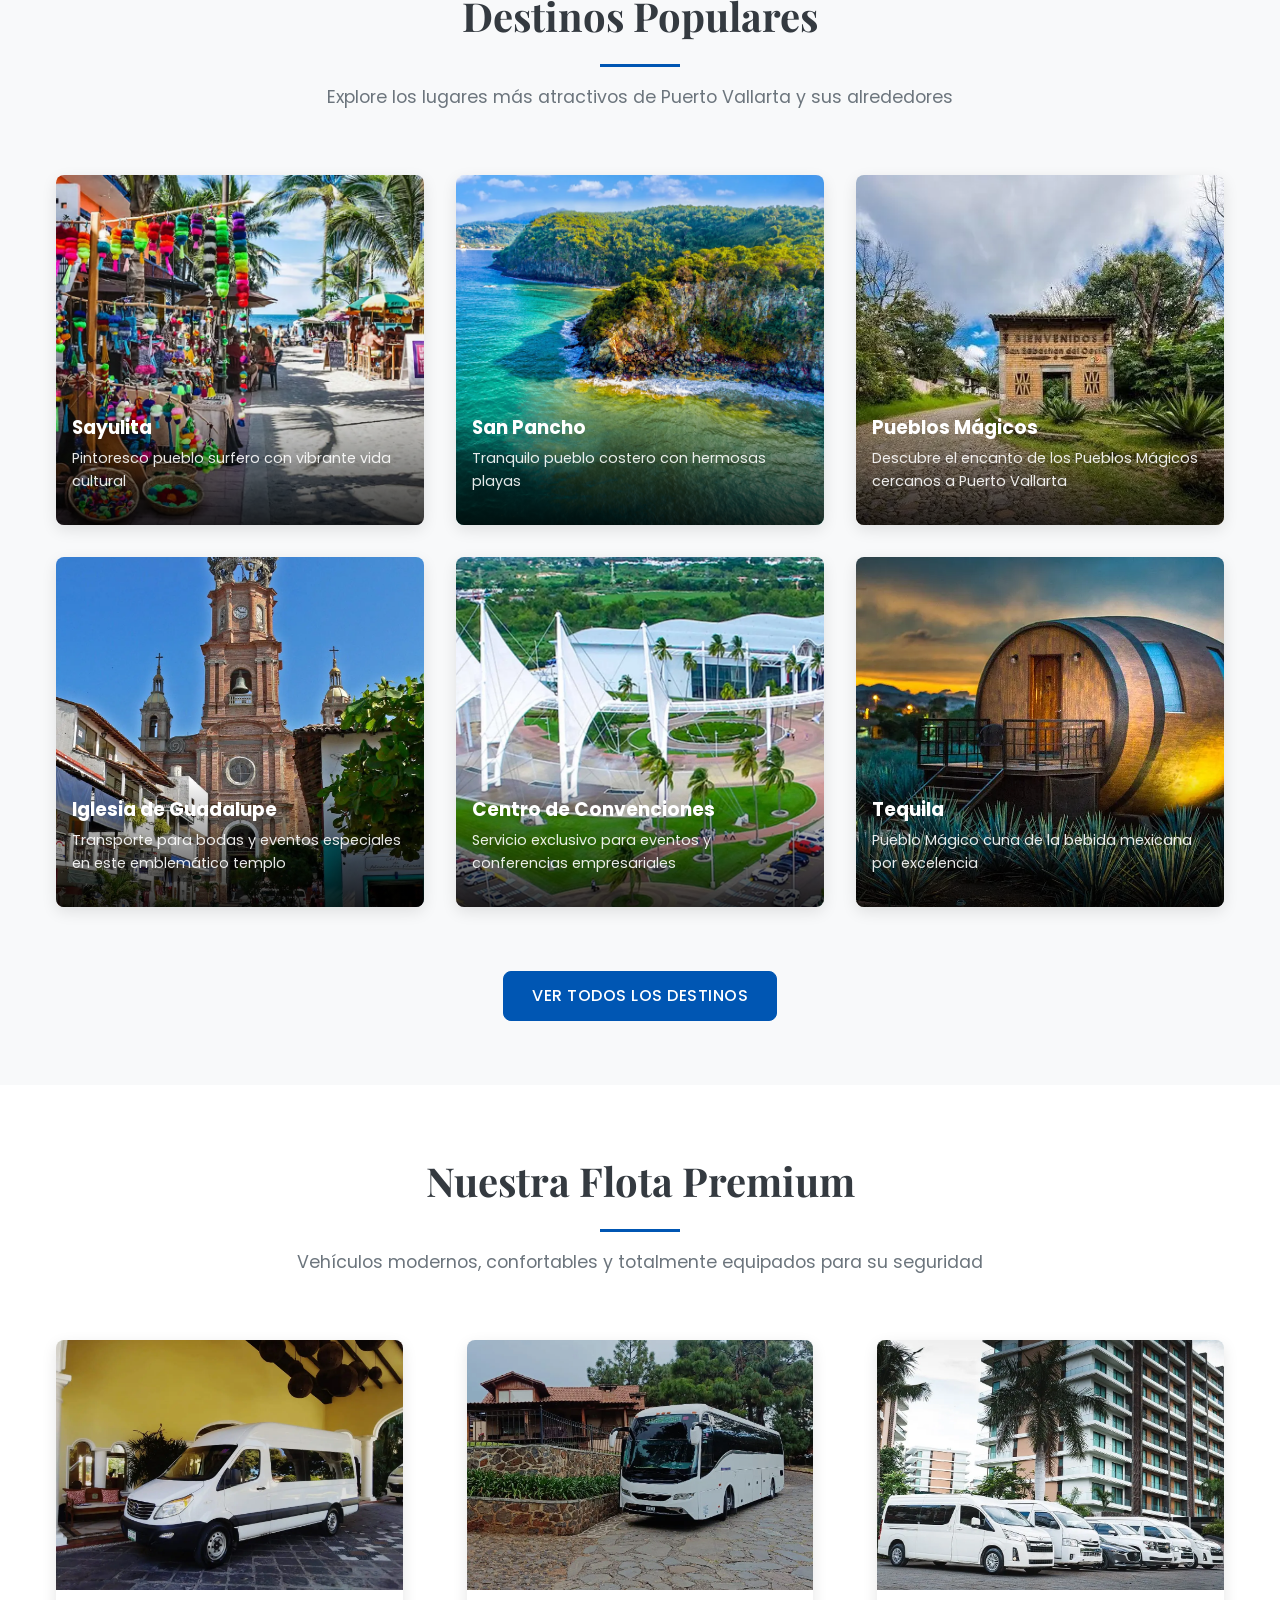
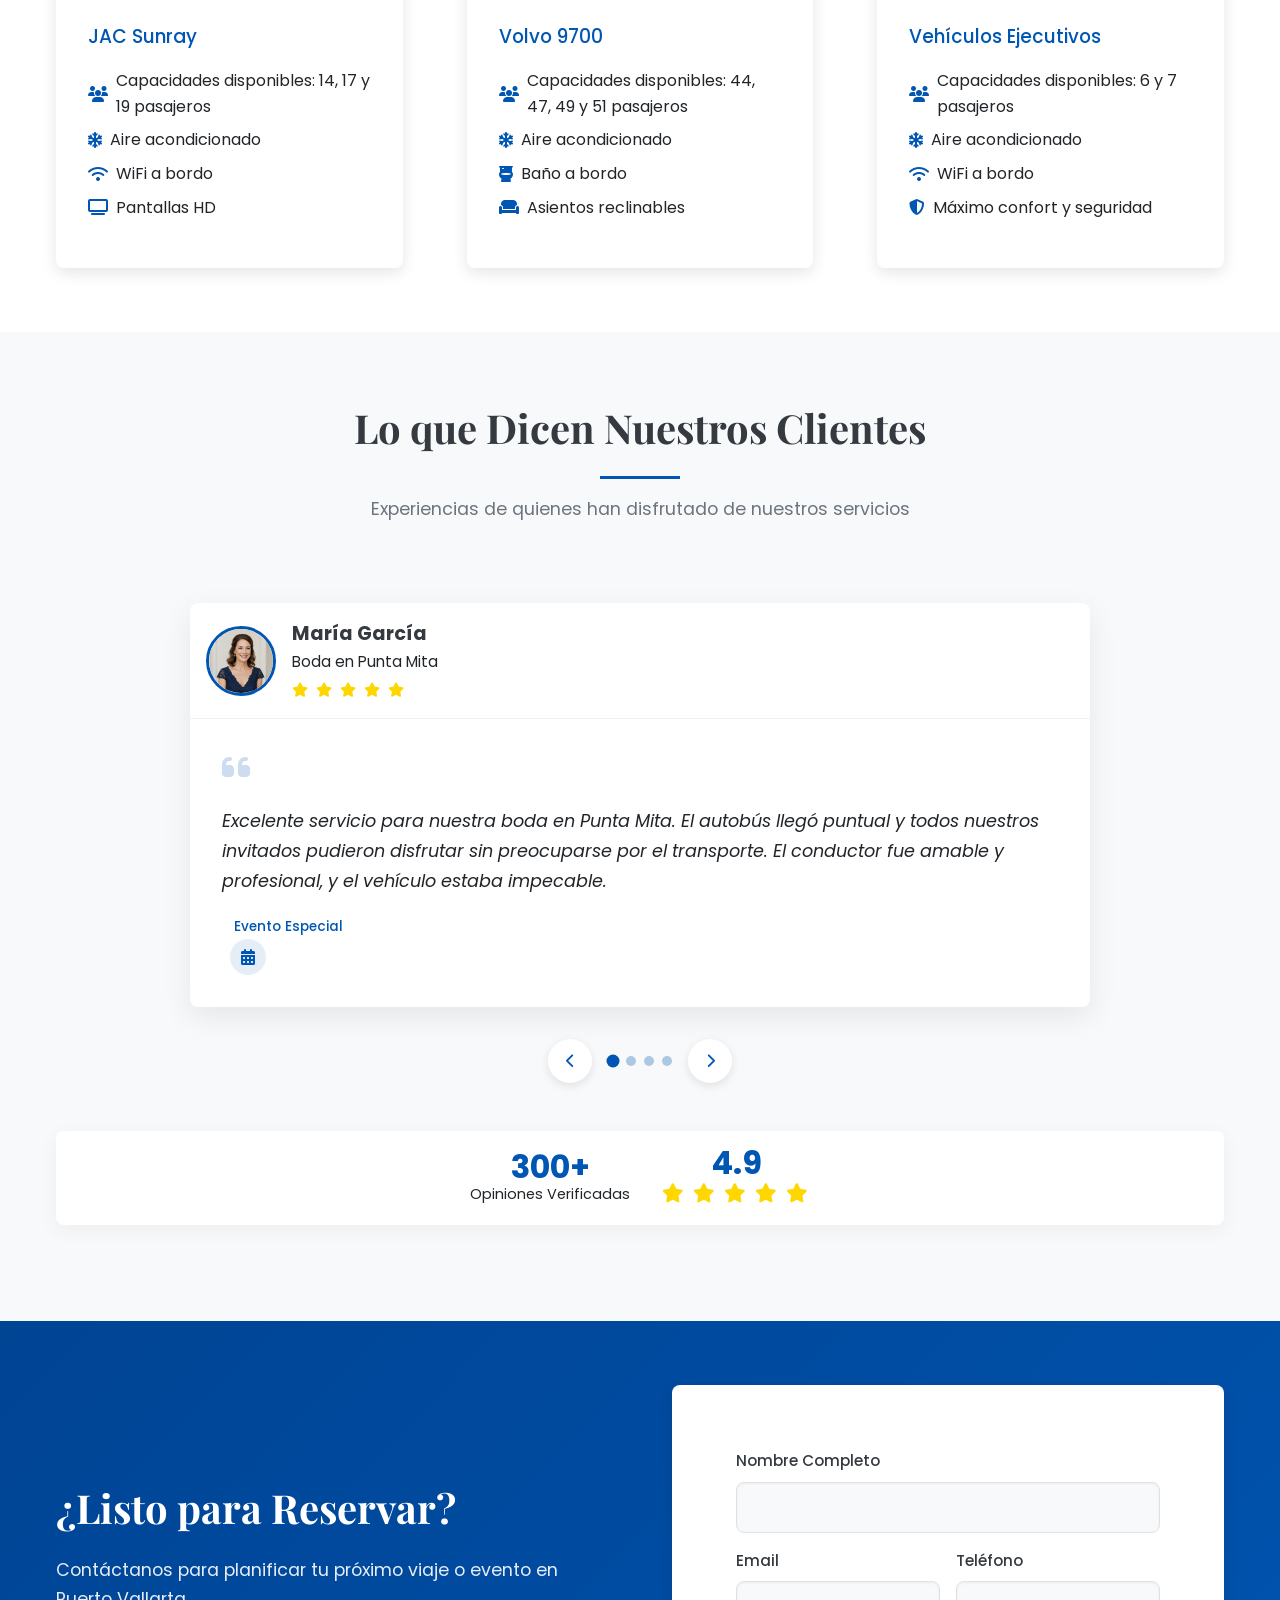
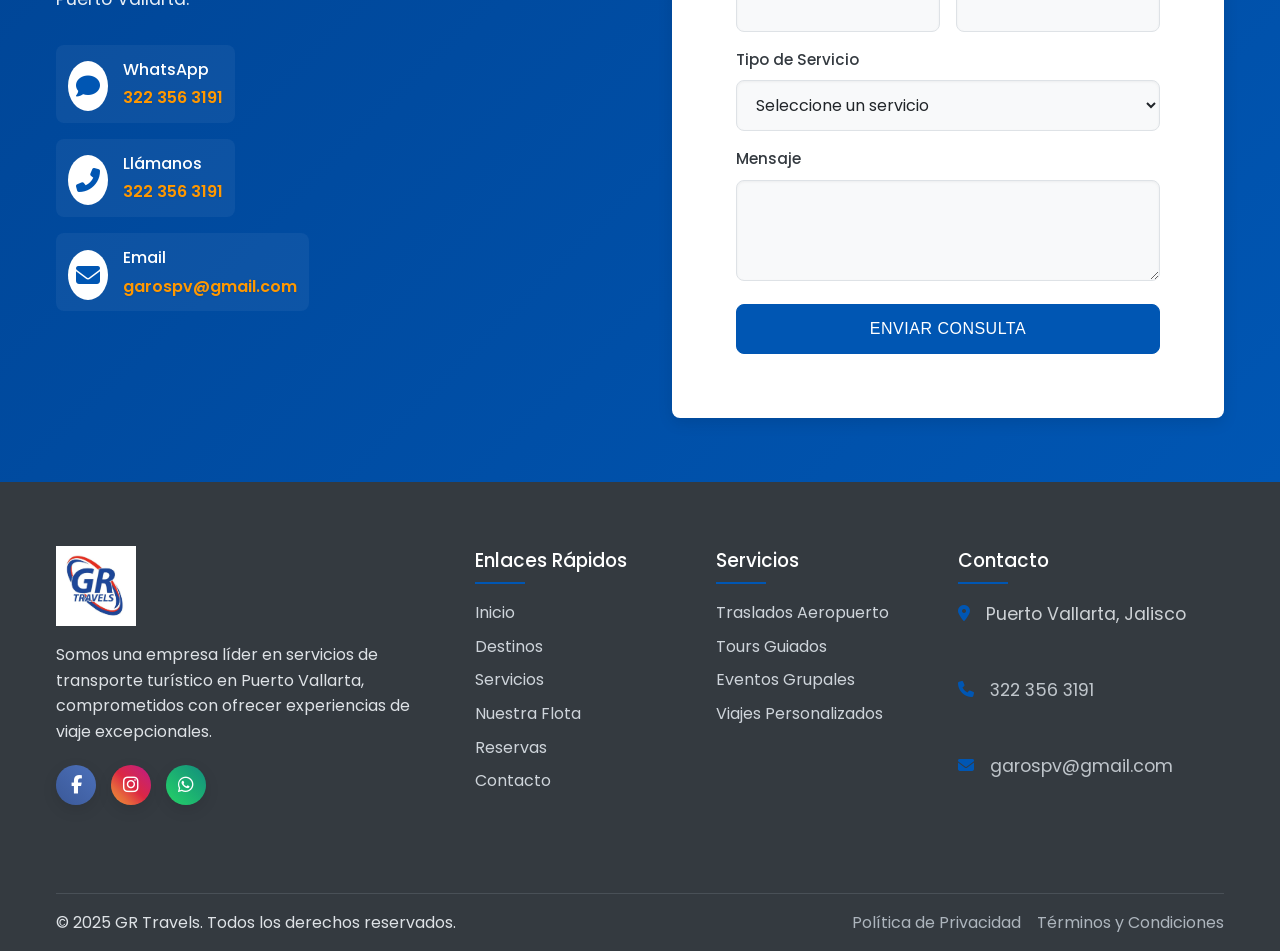
==== commit 34f32a48: "Actualizar imagen y detalles de la flota, reemplazando Suburban por Vehículos Ejecutivos" ====
--- a/public_html/index.html
+++ b/public_html/index.html
@@ -320,19 +320,19 @@
             </div>
             
             <div class="fleet-item">
-                <div class="fleet-image">
-                    <img src="img/vehicles/suburban.webp" alt="Suburban" loading="lazy">
-                </div>
-                <div class="fleet-details">
-                    <h3>Suburban High Country</h3>
-                    <ul class="features">
-                        <li><i class="fas fa-users"></i> Capacidades disponibles: 7, 9, 14 y 19 pasajeros</li>
-                        <li><i class="fas fa-snowflake"></i> Aire acondicionado</li>
-                        <li><i class="fas fa-wifi"></i> WiFi a bordo</li>
-                        <li><i class="fas fa-shield-alt"></i> Máximo confort y seguridad</li>
-                    </ul>
-                </div>
-            </div>
+    <div class="fleet-image">
+        <img src="img/vehicles/flota.webp" alt="Vehículos Ejecutivos" loading="lazy">
+    </div>
+    <div class="fleet-details">
+        <h3>Vehículos Ejecutivos</h3>
+        <ul class="features">
+            <li><i class="fas fa-users"></i> Capacidades disponibles: 6 y 7 pasajeros</li>
+            <li><i class="fas fa-snowflake"></i> Aire acondicionado</li>
+            <li><i class="fas fa-wifi"></i> WiFi a bordo</li>
+            <li><i class="fas fa-shield-alt"></i> Máximo confort y seguridad</li>
+        </ul>
+    </div>
+</div>
         </div>
     </div>
 </section>
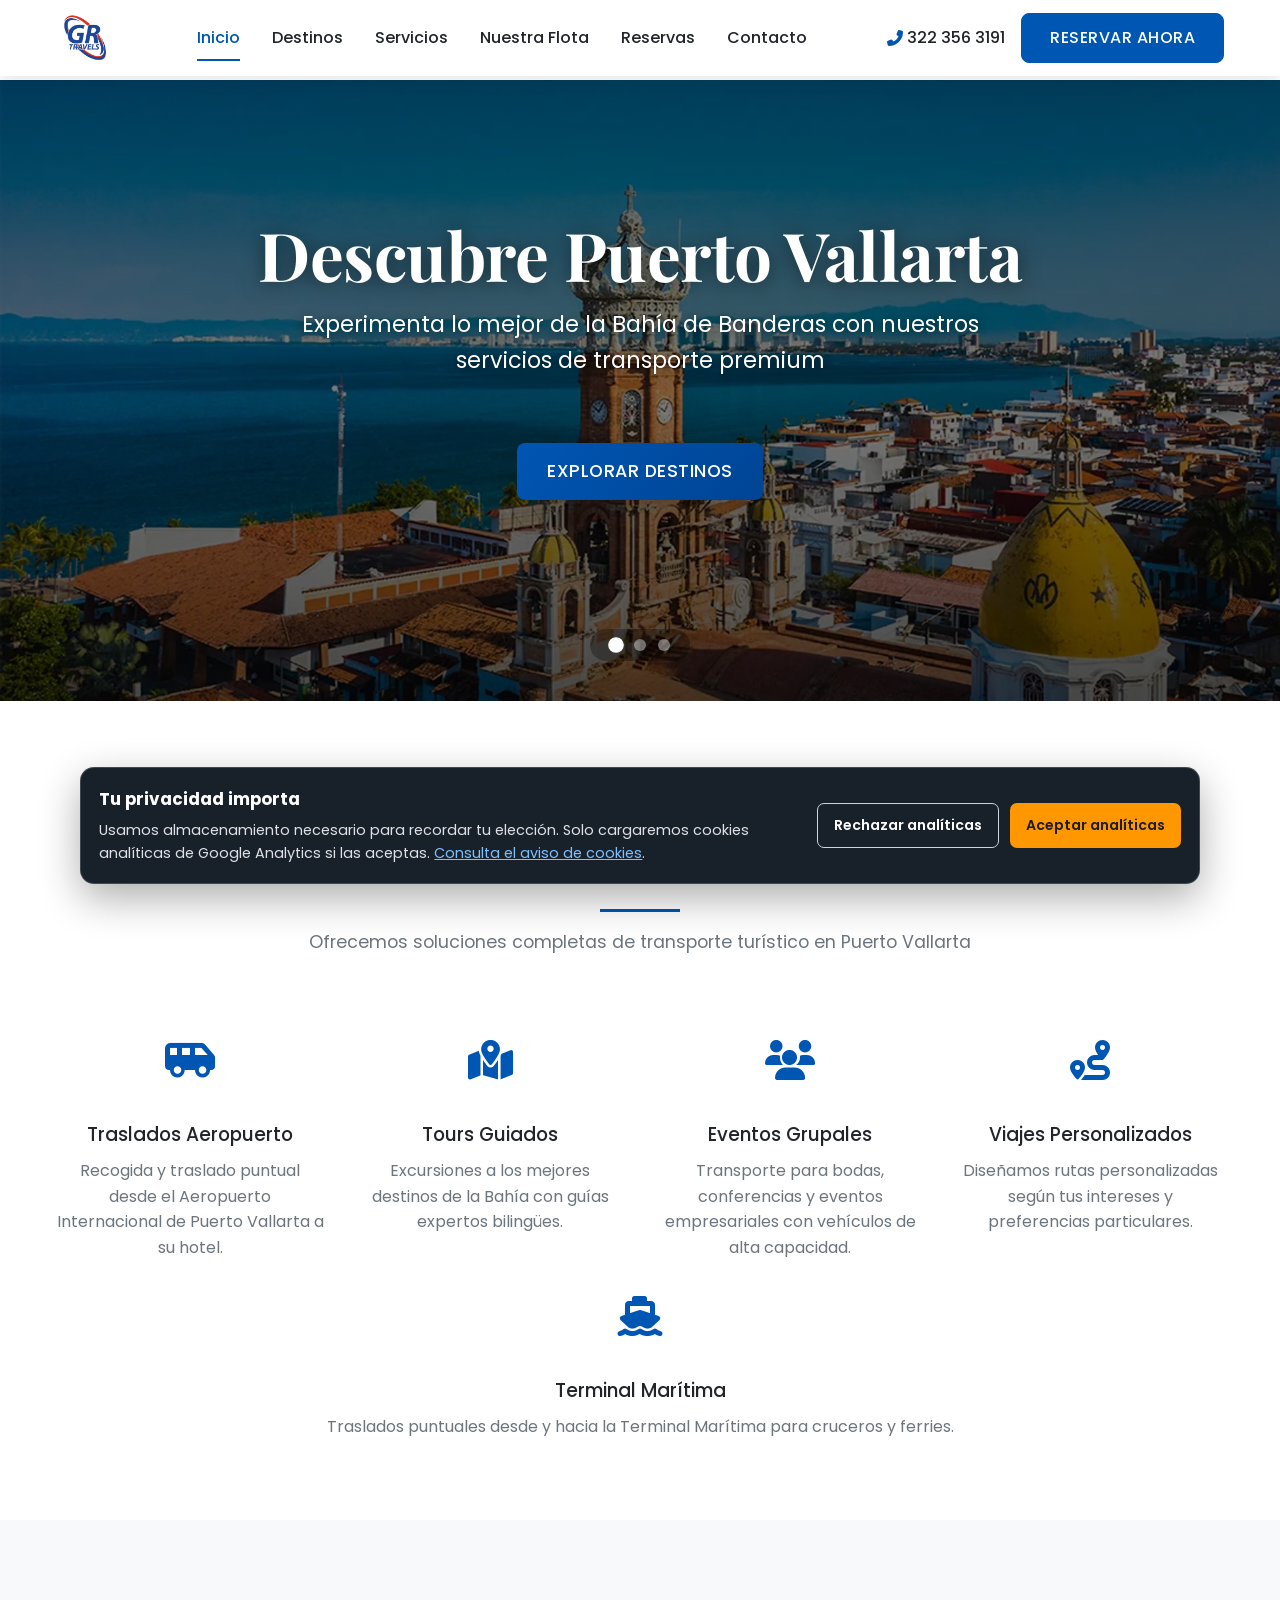
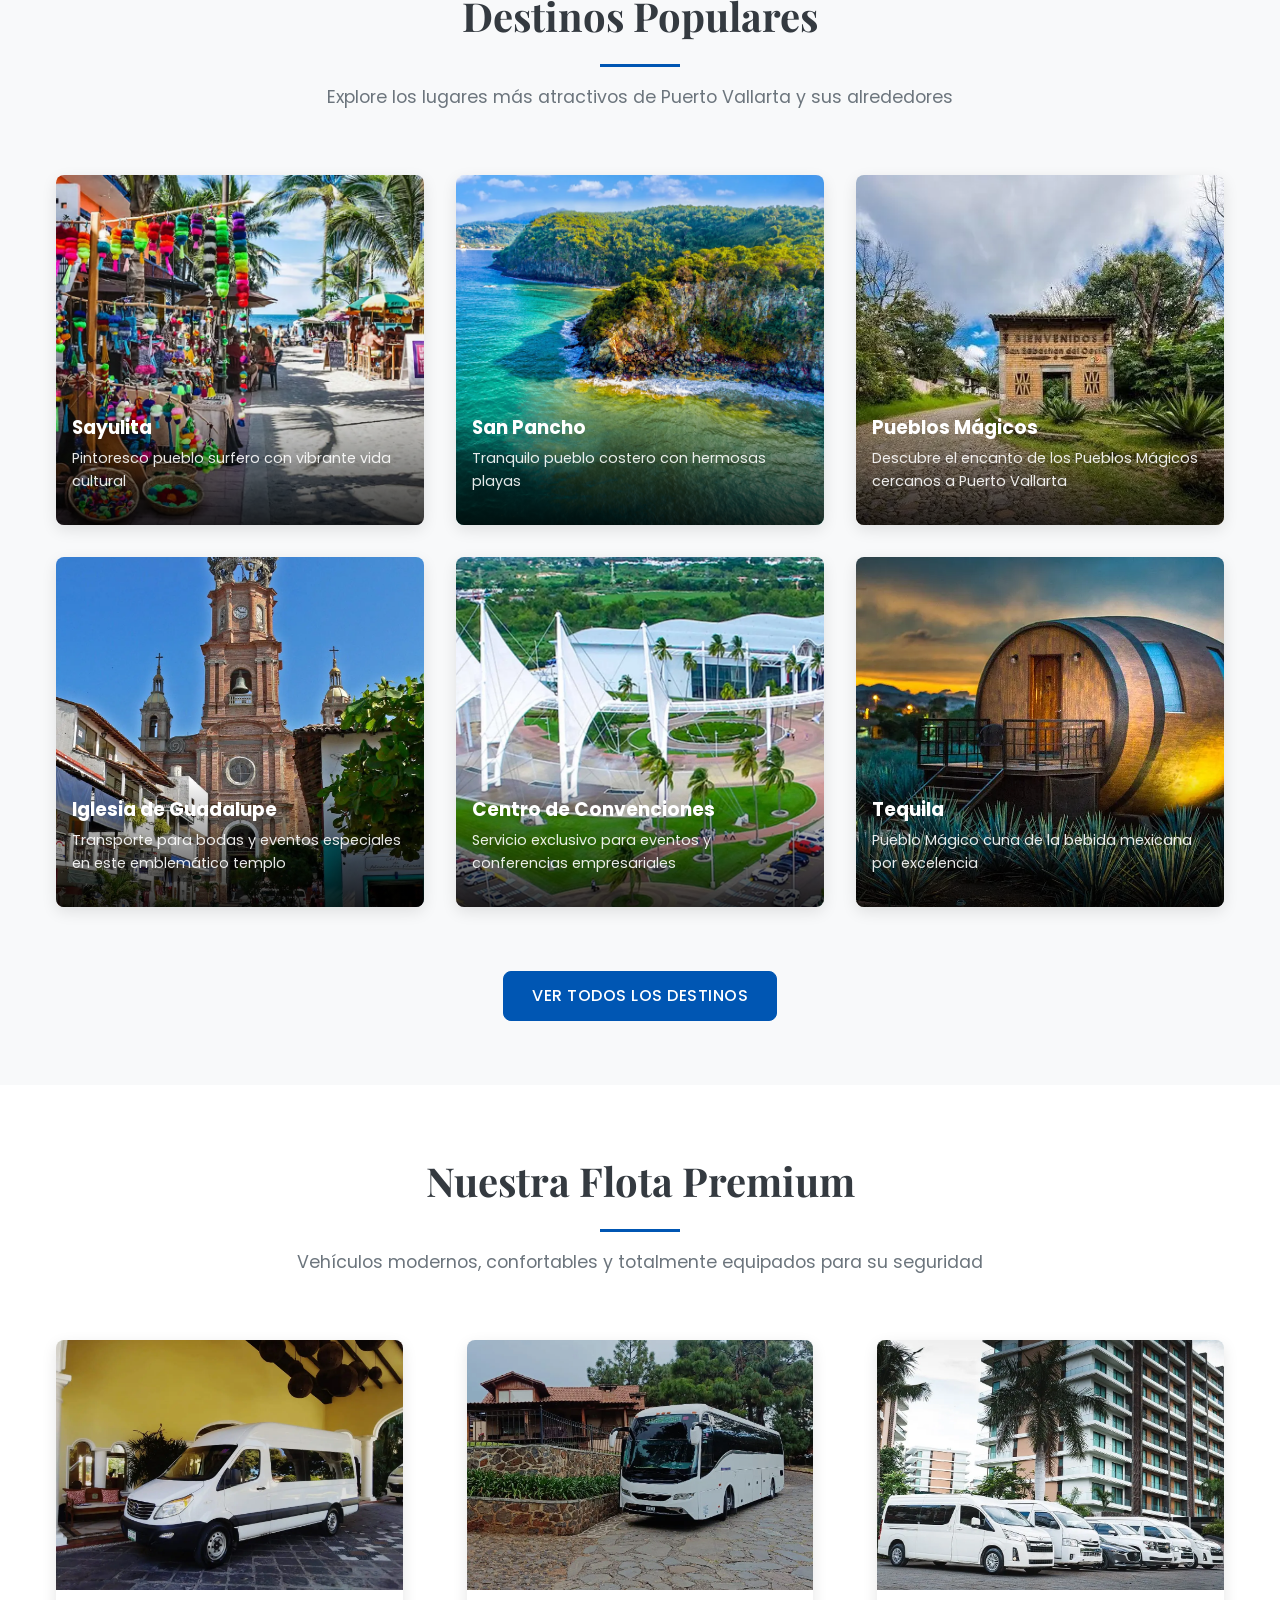
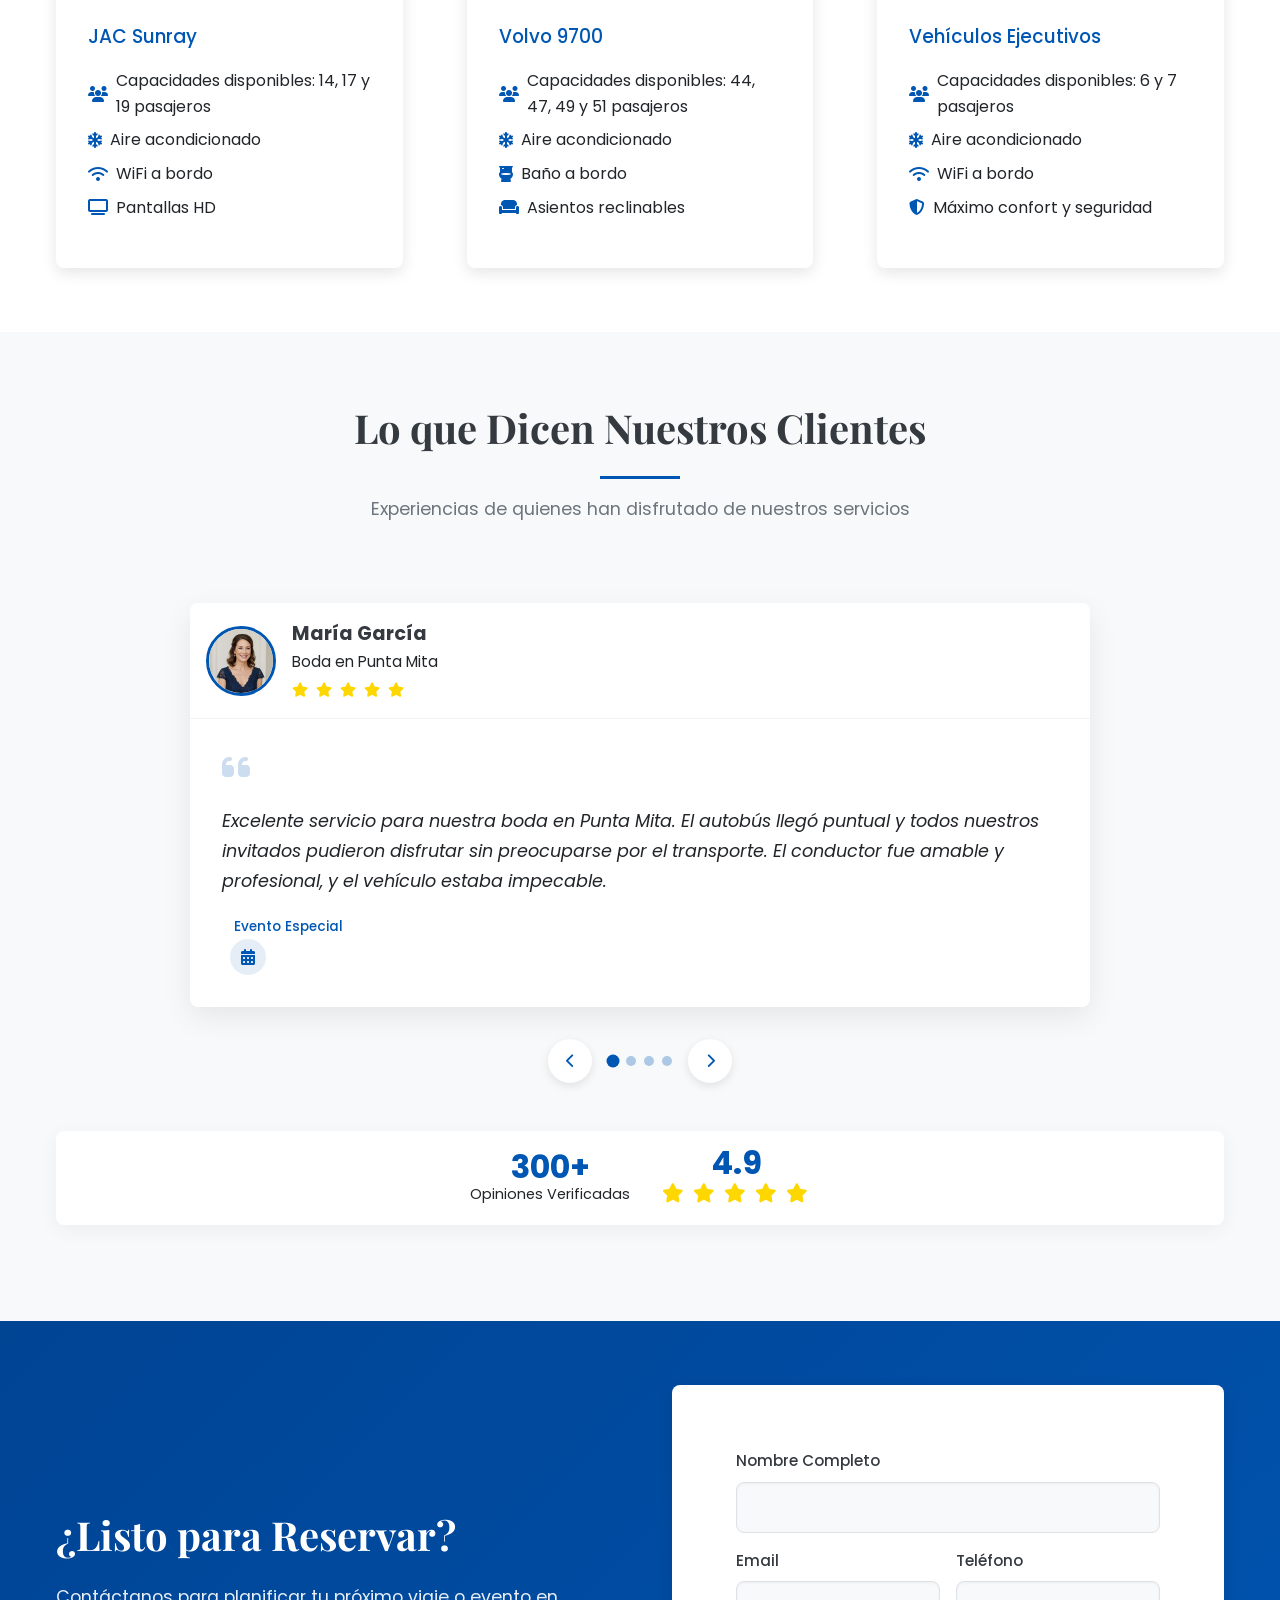
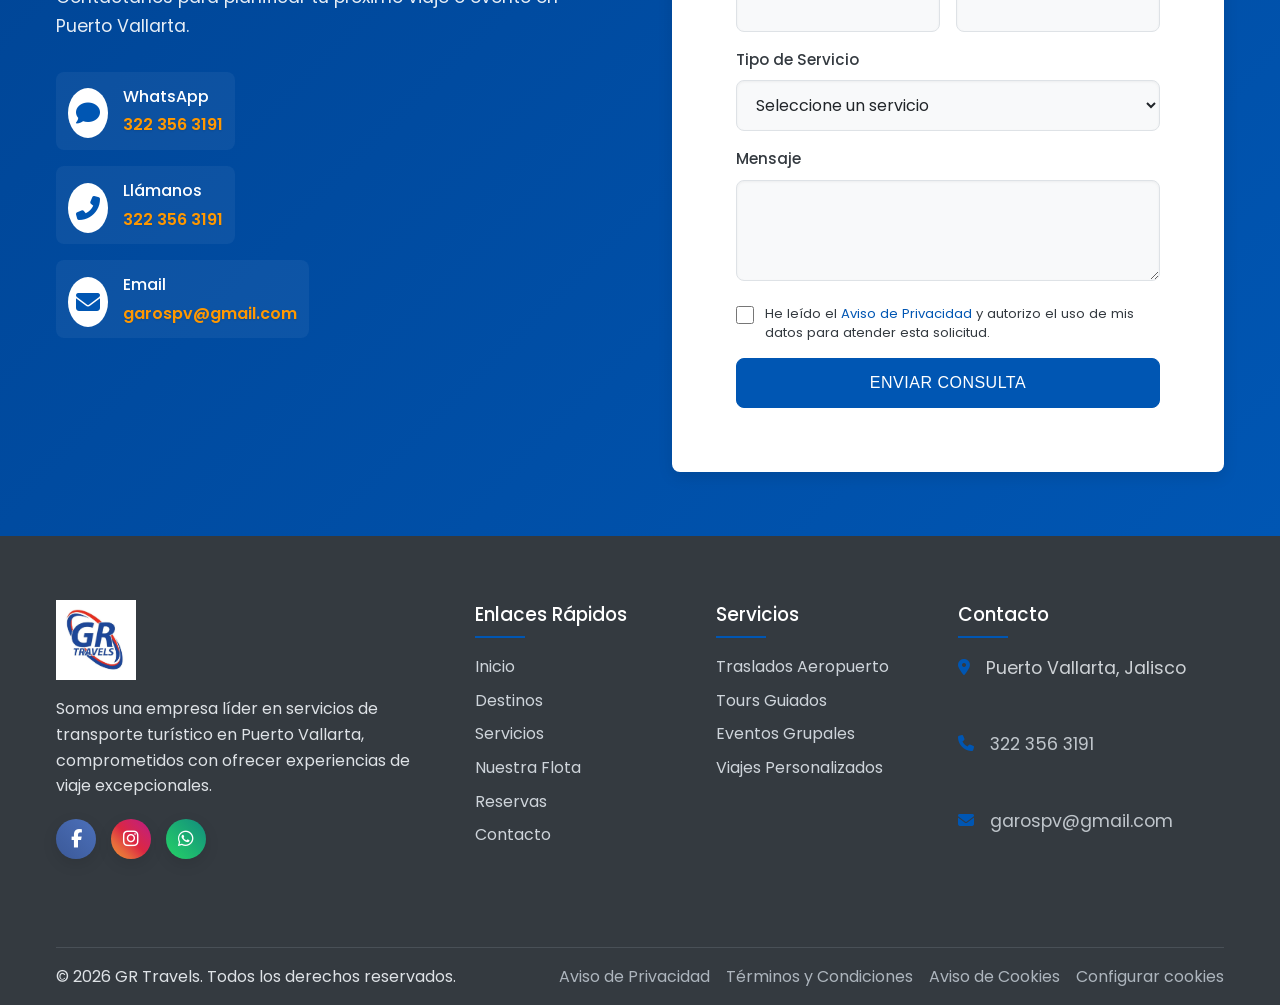
==== commit 1e9b663a: "Add privacy policy, terms of service, and cookie notice pages - Created `privacidad.html` for the pr" ====
--- a/public_html/index.html
+++ b/public_html/index.html
@@ -27,11 +27,10 @@
     
     <!-- Favicon y app icons -->
 <link rel="apple-touch-icon" sizes="180x180" href="img/icons/apple-touch-icon.png">
-<link rel="icon" type="image/png" sizes="32x32" href="img/icons/favicon-32x32.png">
-<link rel="icon" type="image/png" sizes="16x16" href="img/icons/favicon-16x16.png">
+<link rel="icon" type="image/png" sizes="96x96" href="img/icons/favicon-96x96.png">
+<link rel="icon" type="image/svg+xml" href="img/icons/favicon.svg">
 <link rel="manifest" href="img/icons/site.webmanifest">
-<link rel="mask-icon" href="img/icons/safari-pinned-tab.svg" color="#0056b3">
-<link rel="shortcut icon" href="favicon.ico">
+<link rel="shortcut icon" href="img/icons/favicon.ico">
 <meta name="msapplication-TileColor" content="#0056b3">
 <meta name="msapplication-config" content="img/icons/browserconfig.xml">
 <meta name="theme-color" content="#0056b3">
@@ -45,23 +44,12 @@
     <link rel="stylesheet" href="css/style.css">
     <link rel="stylesheet" href="css/responsive.css">
     <link rel="stylesheet" href="css/animations.css">
+    <link rel="stylesheet" href="css/legal.css">
     
     <!-- Font Awesome para íconos -->
     <link rel="stylesheet" href="https://cdnjs.cloudflare.com/ajax/libs/font-awesome/6.4.0/css/all.min.css">
-    <!-- Google Analytics -->
-<script async src="https://www.googletagmanager.com/gtag/js?id=G-XXXXXXXXXX"></script>
-<script>
-  window.dataLayer = window.dataLayer || [];
-  function gtag(){dataLayer.push(arguments);}
-  gtag('js', new Date());
-  
-  gtag('config', 'G-XXXXXXXXXX', {
-    'send_page_view': true,
-    'user_properties': {
-      'country': 'Mexico'
-    }
-  });
-</script>
+    <!-- Google Analytics se carga desde cookie-consent.js únicamente con consentimiento. -->
+    <meta name="google-analytics-id" content="G-XXXXXXXXXX">
 </head>
 <body>
     <!-- Header y Navegación -->
@@ -595,6 +583,10 @@
                         <div class="form-group">
                             <label for="message">Mensaje</label>
                             <textarea id="message" name="message" rows="3"></textarea>
+                        </div>
+                        <div class="form-privacy-note">
+                            <input type="checkbox" id="privacy-acceptance" name="privacy_acceptance" value="Aceptado" required>
+                            <label for="privacy-acceptance">He leído el <a href="privacidad.html" target="_blank" rel="noopener">Aviso de Privacidad</a> y autorizo el uso de mis datos para atender esta solicitud.</label>
                         </div>
                         <button type="submit" class="btn btn-primary btn-block" id="submit-btn">Enviar Consulta</button>
                     </form>
@@ -665,10 +657,12 @@
             </div>
             
             <div class="footer-bottom">
-                <p>&copy; 2025 GR Travels. Todos los derechos reservados.</p>
+                <p>&copy; 2026 GR Travels. Todos los derechos reservados.</p>
                 <ul class="footer-legal">
-                    <li><a href="privacidad.html">Política de Privacidad</a></li>
+                    <li><a href="privacidad.html">Aviso de Privacidad</a></li>
                     <li><a href="terminos.html">Términos y Condiciones</a></li>
+                    <li><a href="cookies.html">Aviso de Cookies</a></li>
+                    <li><button type="button" class="cookie-settings-link" data-cookie-settings>Configurar cookies</button></li>
                 </ul>
             </div>
         </div>
@@ -680,6 +674,7 @@
     <script src="js/testimonials.js" defer></script>
     <script src="js/form-handler.js" defer></script>
     <script src="js/booking.js" defer></script>
+    <script src="js/cookie-consent.js" defer></script>
     <script type="application/ld+json">
         {
           "@context": "https://schema.org",
@@ -726,4 +721,4 @@
         }
         </script>
 </body>
-</html>+</html>
--- a/public_html/css/legal.css
+++ b/public_html/css/legal.css
@@ -0,0 +1,359 @@
+/* Páginas legales y gestión de consentimiento */
+.legal-page {
+    background: var(--gray-100);
+}
+
+.legal-header {
+    position: relative;
+    background: var(--white);
+    border-bottom: 1px solid var(--gray-200);
+    box-shadow: 0 2px 12px rgba(0, 0, 0, 0.05);
+}
+
+.legal-header .container {
+    min-height: 76px;
+    display: flex;
+    align-items: center;
+    justify-content: space-between;
+    gap: var(--space-md);
+}
+
+.legal-header img {
+    width: 150px;
+    height: auto;
+}
+
+.back-home {
+    display: inline-flex;
+    align-items: center;
+    gap: 0.5rem;
+    font-weight: 600;
+}
+
+.legal-hero {
+    padding: 4.5rem 0 3rem;
+    color: var(--white);
+    background: linear-gradient(135deg, var(--primary-dark), var(--primary-light));
+}
+
+.legal-hero h1 {
+    max-width: 850px;
+    margin-bottom: 0.75rem;
+    color: var(--white);
+    font-family: var(--font-secondary);
+    font-size: clamp(2rem, 5vw, 3.25rem);
+    line-height: 1.15;
+}
+
+.legal-hero p {
+    max-width: 760px;
+    color: rgba(255, 255, 255, 0.9);
+}
+
+.legal-updated {
+    display: inline-block;
+    margin-top: 1.25rem;
+    padding: 0.45rem 0.8rem;
+    border: 1px solid rgba(255, 255, 255, 0.35);
+    border-radius: 999px;
+    font-size: 0.85rem;
+}
+
+.legal-layout {
+    display: grid;
+    grid-template-columns: minmax(0, 1fr) 260px;
+    gap: 2.5rem;
+    align-items: start;
+    padding-top: 3rem;
+    padding-bottom: 4rem;
+}
+
+.legal-content {
+    padding: clamp(1.4rem, 4vw, 3rem);
+    border: 1px solid var(--gray-200);
+    border-radius: var(--border-radius-lg);
+    background: var(--white);
+    box-shadow: var(--box-shadow);
+}
+
+.legal-content section {
+    padding: 0;
+    scroll-margin-top: 1.5rem;
+}
+
+.legal-content section + section {
+    margin-top: 2.25rem;
+    padding-top: 2.25rem;
+    border-top: 1px solid var(--gray-200);
+}
+
+.legal-content h2 {
+    margin-bottom: 0.9rem;
+    color: var(--primary-dark);
+    font-family: var(--font-secondary);
+    font-size: clamp(1.35rem, 3vw, 1.75rem);
+    line-height: 1.25;
+}
+
+.legal-content h3 {
+    margin: 1.25rem 0 0.55rem;
+    color: var(--dark);
+    font-size: 1.05rem;
+}
+
+.legal-content p + p {
+    margin-top: 0.85rem;
+}
+
+.legal-content ul,
+.legal-content ol {
+    margin: 0.85rem 0 0 1.25rem;
+    list-style: initial;
+}
+
+.legal-content ol {
+    list-style: decimal;
+}
+
+.legal-content li + li {
+    margin-top: 0.55rem;
+}
+
+.legal-callout {
+    margin: 1.25rem 0;
+    padding: 1.1rem 1.2rem;
+    border-left: 4px solid var(--secondary);
+    border-radius: var(--border-radius);
+    background: #fff8e8;
+}
+
+.legal-contact-card {
+    margin-top: 1.2rem;
+    padding: 1.2rem;
+    border-radius: var(--border-radius);
+    background: var(--gray-100);
+}
+
+.legal-contact-card p + p {
+    margin-top: 0.35rem;
+}
+
+.legal-nav {
+    position: sticky;
+    top: 1rem;
+    padding: 1.25rem;
+    border: 1px solid var(--gray-200);
+    border-radius: var(--border-radius);
+    background: var(--white);
+}
+
+.legal-nav strong {
+    display: block;
+    margin-bottom: 0.75rem;
+    color: var(--dark);
+}
+
+.legal-nav ul {
+    display: grid;
+    gap: 0.6rem;
+}
+
+.legal-nav a {
+    color: var(--gray-700);
+    font-size: 0.9rem;
+}
+
+.legal-nav a:hover {
+    color: var(--primary);
+}
+
+.cookie-table {
+    width: 100%;
+    margin-top: 1rem;
+    border-collapse: collapse;
+    font-size: 0.92rem;
+}
+
+.cookie-table th,
+.cookie-table td {
+    padding: 0.75rem;
+    border: 1px solid var(--gray-300);
+    text-align: left;
+    vertical-align: top;
+}
+
+.cookie-table th {
+    background: var(--gray-100);
+    color: var(--dark);
+}
+
+.cookie-banner {
+    position: fixed;
+    z-index: 10000;
+    right: 1rem;
+    bottom: 1rem;
+    left: 1rem;
+    display: none;
+    max-width: 1120px;
+    margin: 0 auto;
+    padding: 1.15rem;
+    border: 1px solid rgba(255, 255, 255, 0.18);
+    border-radius: 14px;
+    background: #18202a;
+    color: var(--white);
+    box-shadow: 0 14px 40px rgba(0, 0, 0, 0.32);
+}
+
+.cookie-banner.is-visible {
+    display: grid;
+    grid-template-columns: minmax(0, 1fr) auto;
+    gap: 1.25rem;
+    align-items: center;
+}
+
+.cookie-banner h2 {
+    margin-bottom: 0.35rem;
+    color: var(--white);
+    font-family: var(--font-primary);
+    font-size: 1.05rem;
+}
+
+.cookie-banner p {
+    color: var(--gray-300);
+    font-size: 0.9rem;
+}
+
+.cookie-banner a {
+    color: #7fc1ff;
+    text-decoration: underline;
+}
+
+.cookie-actions {
+    display: flex;
+    flex-wrap: wrap;
+    gap: 0.65rem;
+}
+
+.cookie-button,
+.cookie-settings-link {
+    border: 0;
+    font: inherit;
+    cursor: pointer;
+}
+
+.cookie-button {
+    min-height: 42px;
+    padding: 0.65rem 1rem;
+    border-radius: 7px;
+    font-size: 0.88rem;
+    font-weight: 600;
+}
+
+.cookie-button-primary {
+    background: var(--secondary);
+    color: #1d1d1d;
+}
+
+.cookie-button-secondary {
+    border: 1px solid var(--gray-400);
+    background: transparent;
+    color: var(--white);
+}
+
+.cookie-settings-link {
+    padding: 0;
+    background: transparent;
+    color: var(--gray-500);
+}
+
+.cookie-settings-link:hover {
+    color: var(--white);
+}
+
+.form-privacy-note {
+    display: grid;
+    grid-template-columns: auto 1fr;
+    gap: 0.7rem;
+    align-items: start;
+    margin-bottom: 1rem;
+    color: var(--gray-700);
+    font-size: 0.82rem;
+    line-height: 1.45;
+}
+
+.form-privacy-note input {
+    width: 18px;
+    height: 18px;
+    margin-top: 0.1rem;
+    accent-color: var(--primary);
+}
+
+.form-privacy-note label {
+    margin: 0;
+    font-size: inherit;
+    font-weight: 400;
+}
+
+.legal-footer .footer-bottom {
+    justify-content: center;
+    flex-wrap: wrap;
+    gap: 0.75rem 1.5rem;
+}
+
+@media (max-width: 850px) {
+    .legal-layout {
+        grid-template-columns: 1fr;
+    }
+
+    .legal-nav {
+        position: static;
+        grid-row: 1;
+    }
+
+    .cookie-banner.is-visible {
+        grid-template-columns: 1fr;
+    }
+}
+
+@media (max-width: 576px) {
+    .legal-header .container {
+        min-height: 68px;
+    }
+
+    .legal-header img {
+        width: 125px;
+    }
+
+    .back-home span {
+        display: none;
+    }
+
+    .legal-hero {
+        padding: 3rem 0 2.25rem;
+    }
+
+    .legal-layout {
+        padding-top: 1.5rem;
+        padding-bottom: 2.5rem;
+    }
+
+    .legal-content {
+        border-radius: var(--border-radius);
+    }
+
+    .cookie-table {
+        display: block;
+        overflow-x: auto;
+    }
+
+    .cookie-banner {
+        right: 0.6rem;
+        bottom: 0.6rem;
+        left: 0.6rem;
+    }
+
+    .cookie-actions,
+    .cookie-button {
+        width: 100%;
+    }
+}
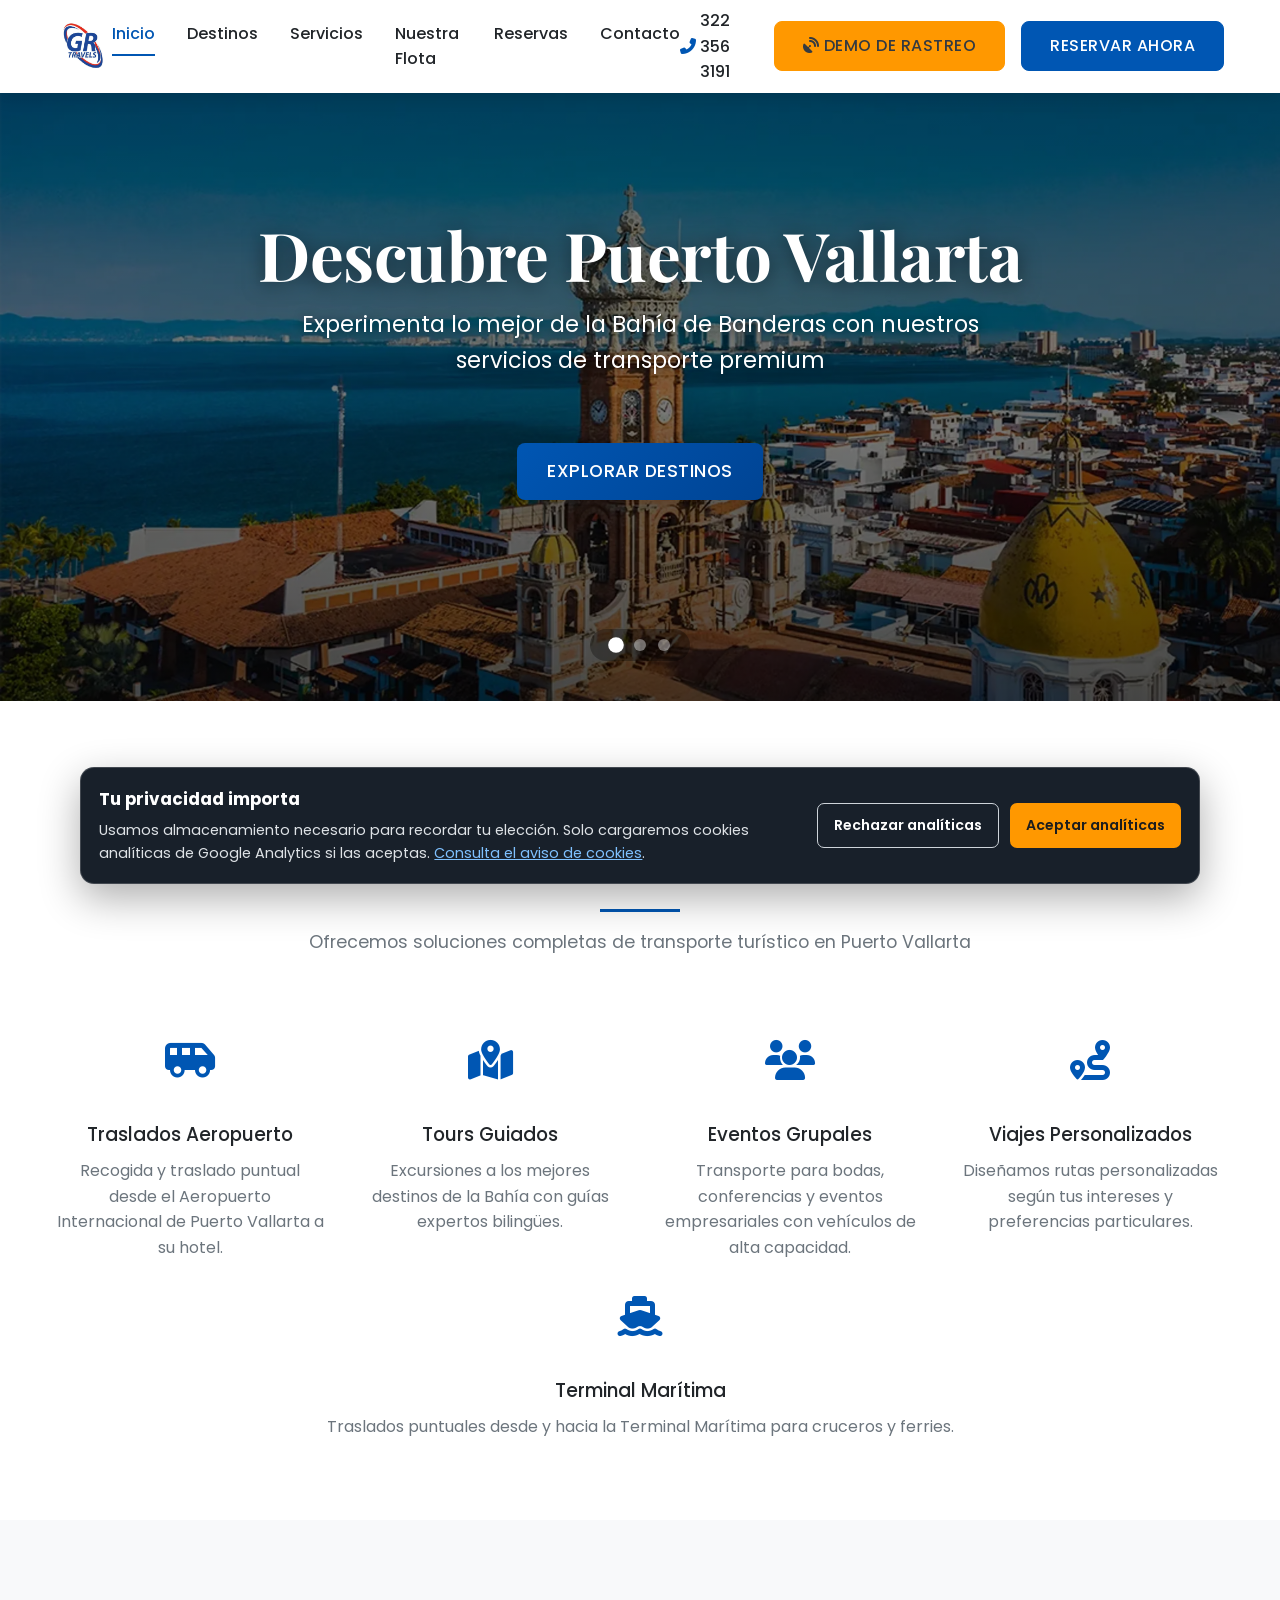
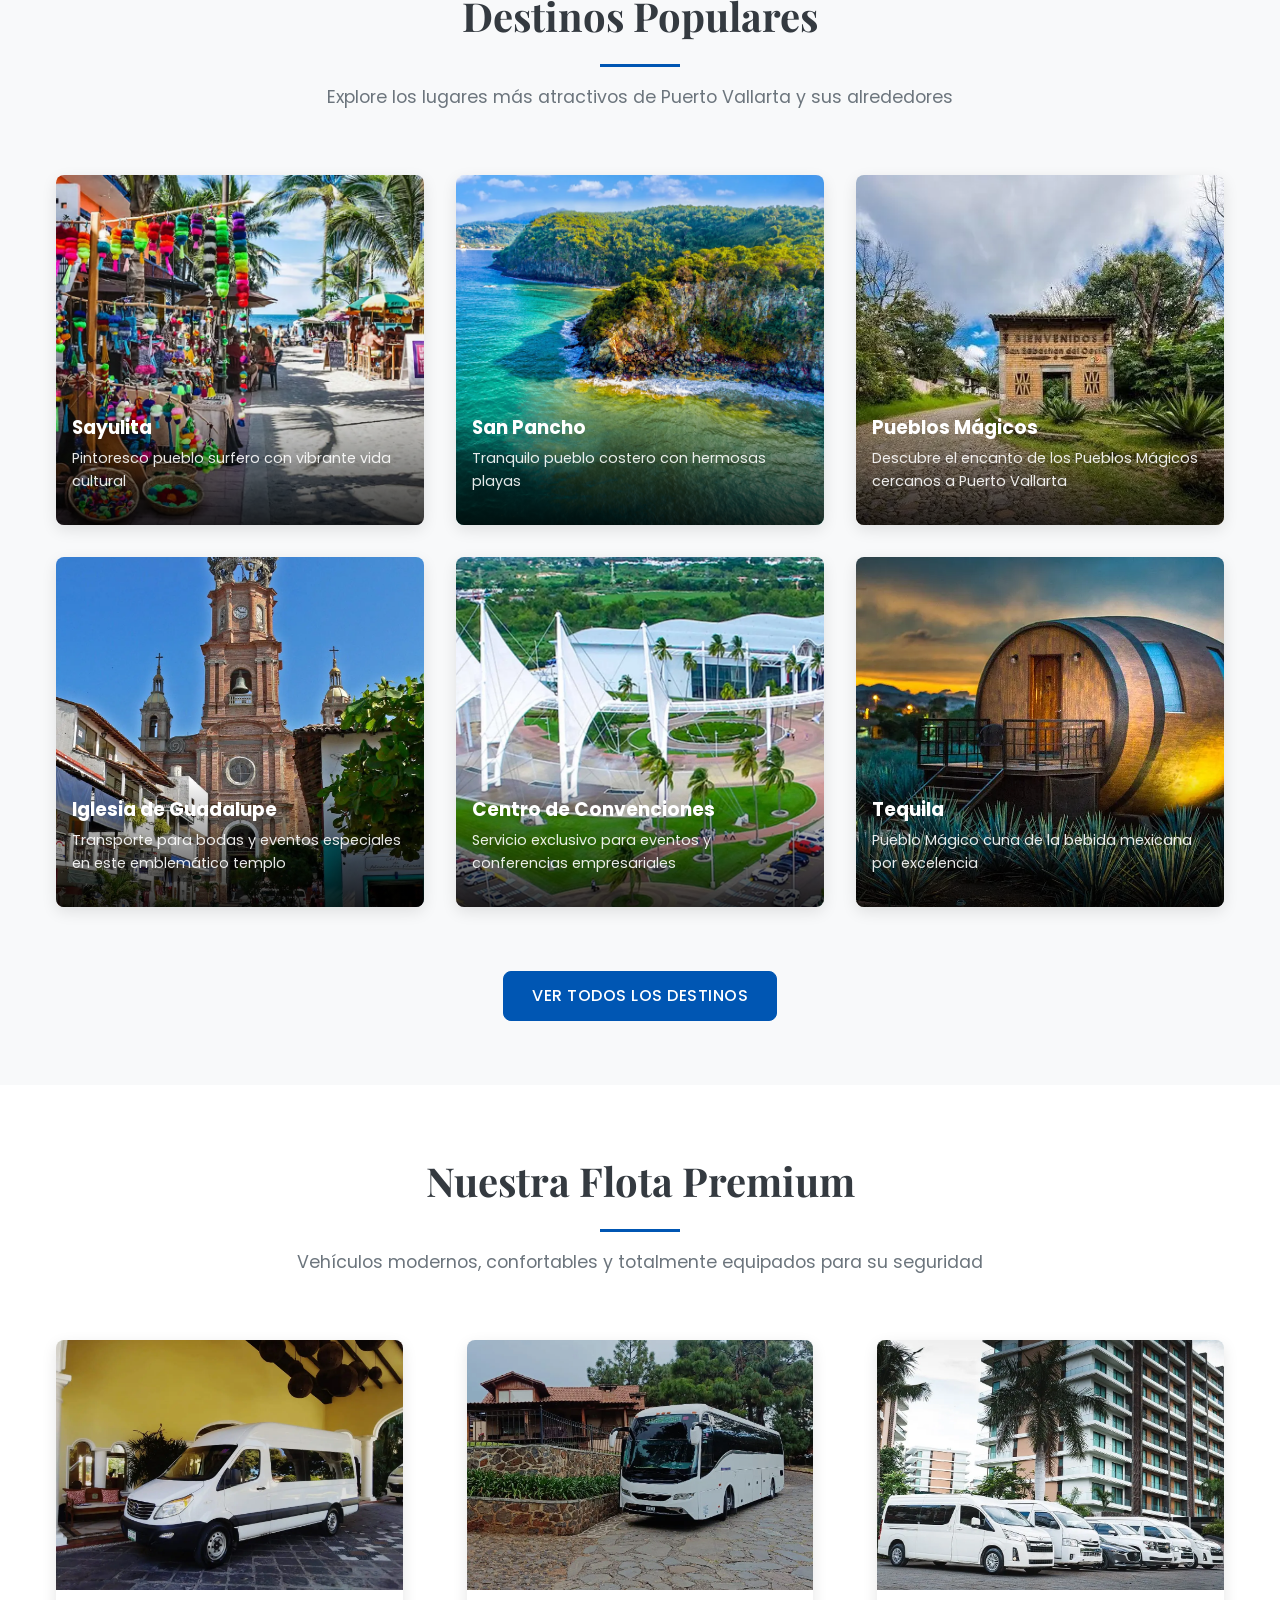
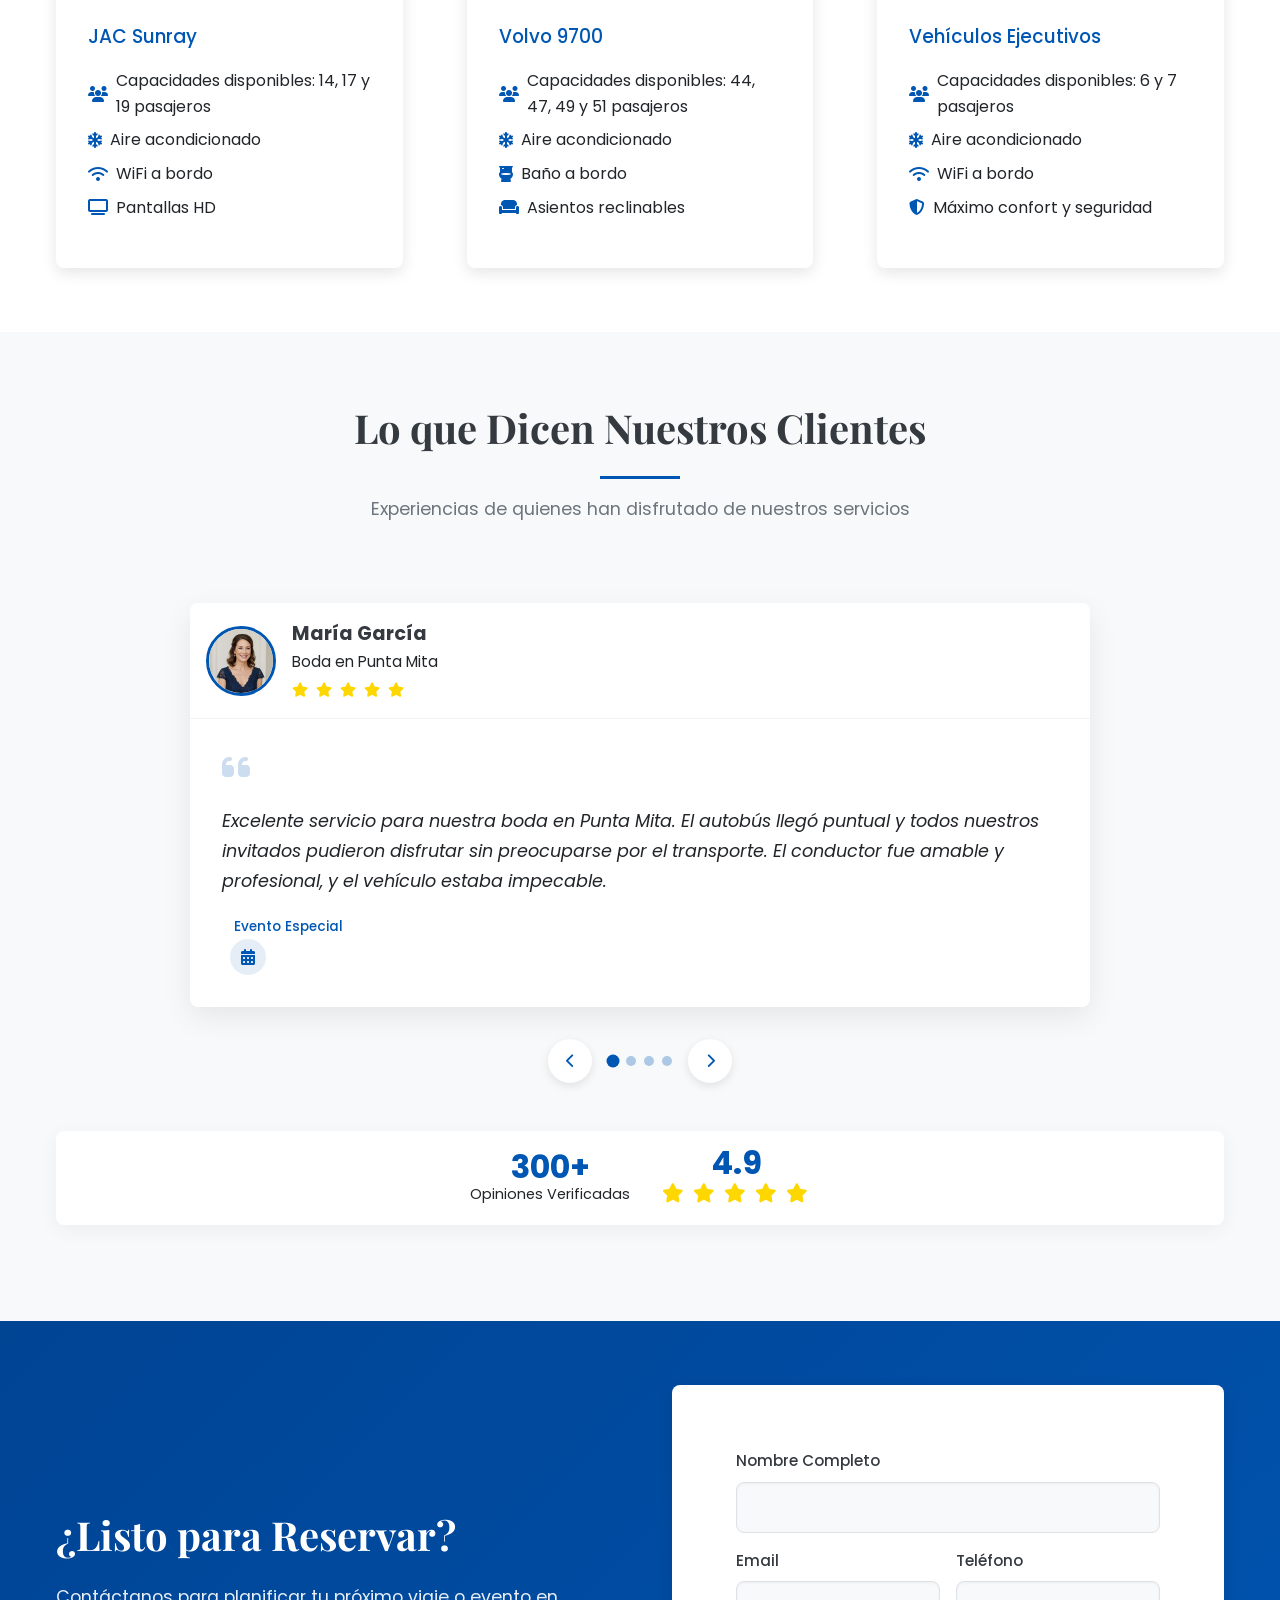
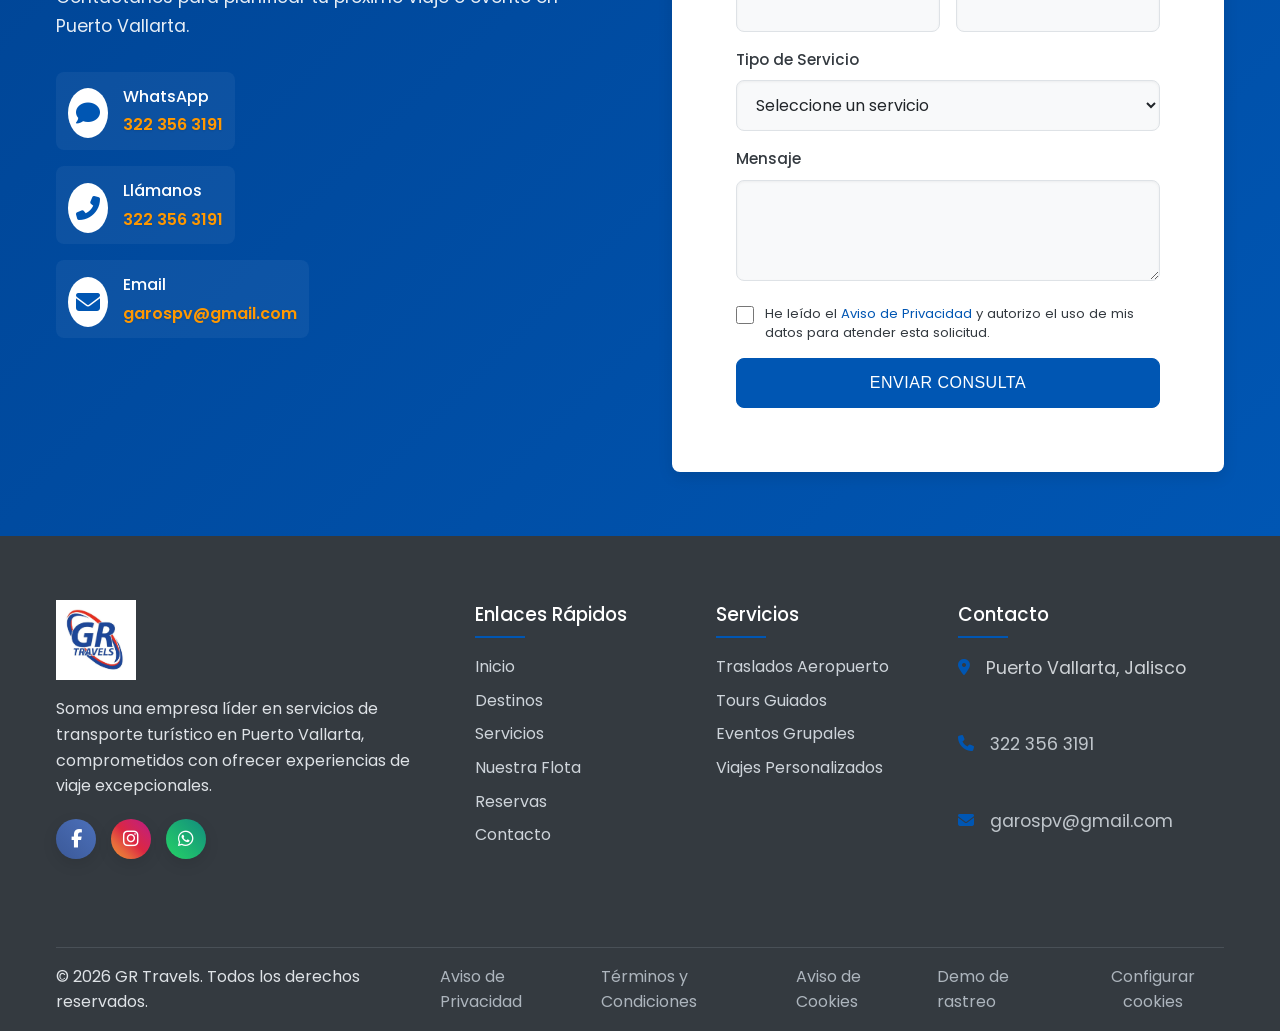
==== commit 7bdacc5a: "Add fleet tracking pilot demo" ====
--- a/public_html/index.html
+++ b/public_html/index.html
@@ -77,6 +77,7 @@
                     <a href="tel:+523223563191" class="phone-link">
                         <i class="fas fa-phone-alt"></i> 322 356 3191
                     </a>
+                    <a href="tracking-demo.html" class="btn btn-secondary"><i class="fas fa-satellite-dish" aria-hidden="true"></i> Demo de rastreo</a>
                     <a href="#quick-contact" class="btn btn-primary">Reservar Ahora</a>
                 </div>
                 
@@ -662,6 +663,7 @@
                     <li><a href="privacidad.html">Aviso de Privacidad</a></li>
                     <li><a href="terminos.html">Términos y Condiciones</a></li>
                     <li><a href="cookies.html">Aviso de Cookies</a></li>
+                    <li><a href="tracking-demo.html">Demo de rastreo</a></li>
                     <li><button type="button" class="cookie-settings-link" data-cookie-settings>Configurar cookies</button></li>
                 </ul>
             </div>
--- a/public_html/css/style.css
+++ b/public_html/css/style.css
@@ -192,6 +192,18 @@
     color: var(--white);
 }
 
+.btn-secondary {
+    background-color: var(--secondary);
+    color: var(--dark);
+    border-color: var(--secondary);
+}
+
+.btn-secondary:hover {
+    background-color: var(--secondary-dark);
+    border-color: var(--secondary-dark);
+    color: var(--dark);
+}
+
 .btn-outline {
     background-color: transparent;
     color: var(--primary);
@@ -1756,4 +1768,4 @@
 .thank-you-content p {
     margin-bottom: var(--space-lg);
     font-size: 1.1rem;
-}+}
